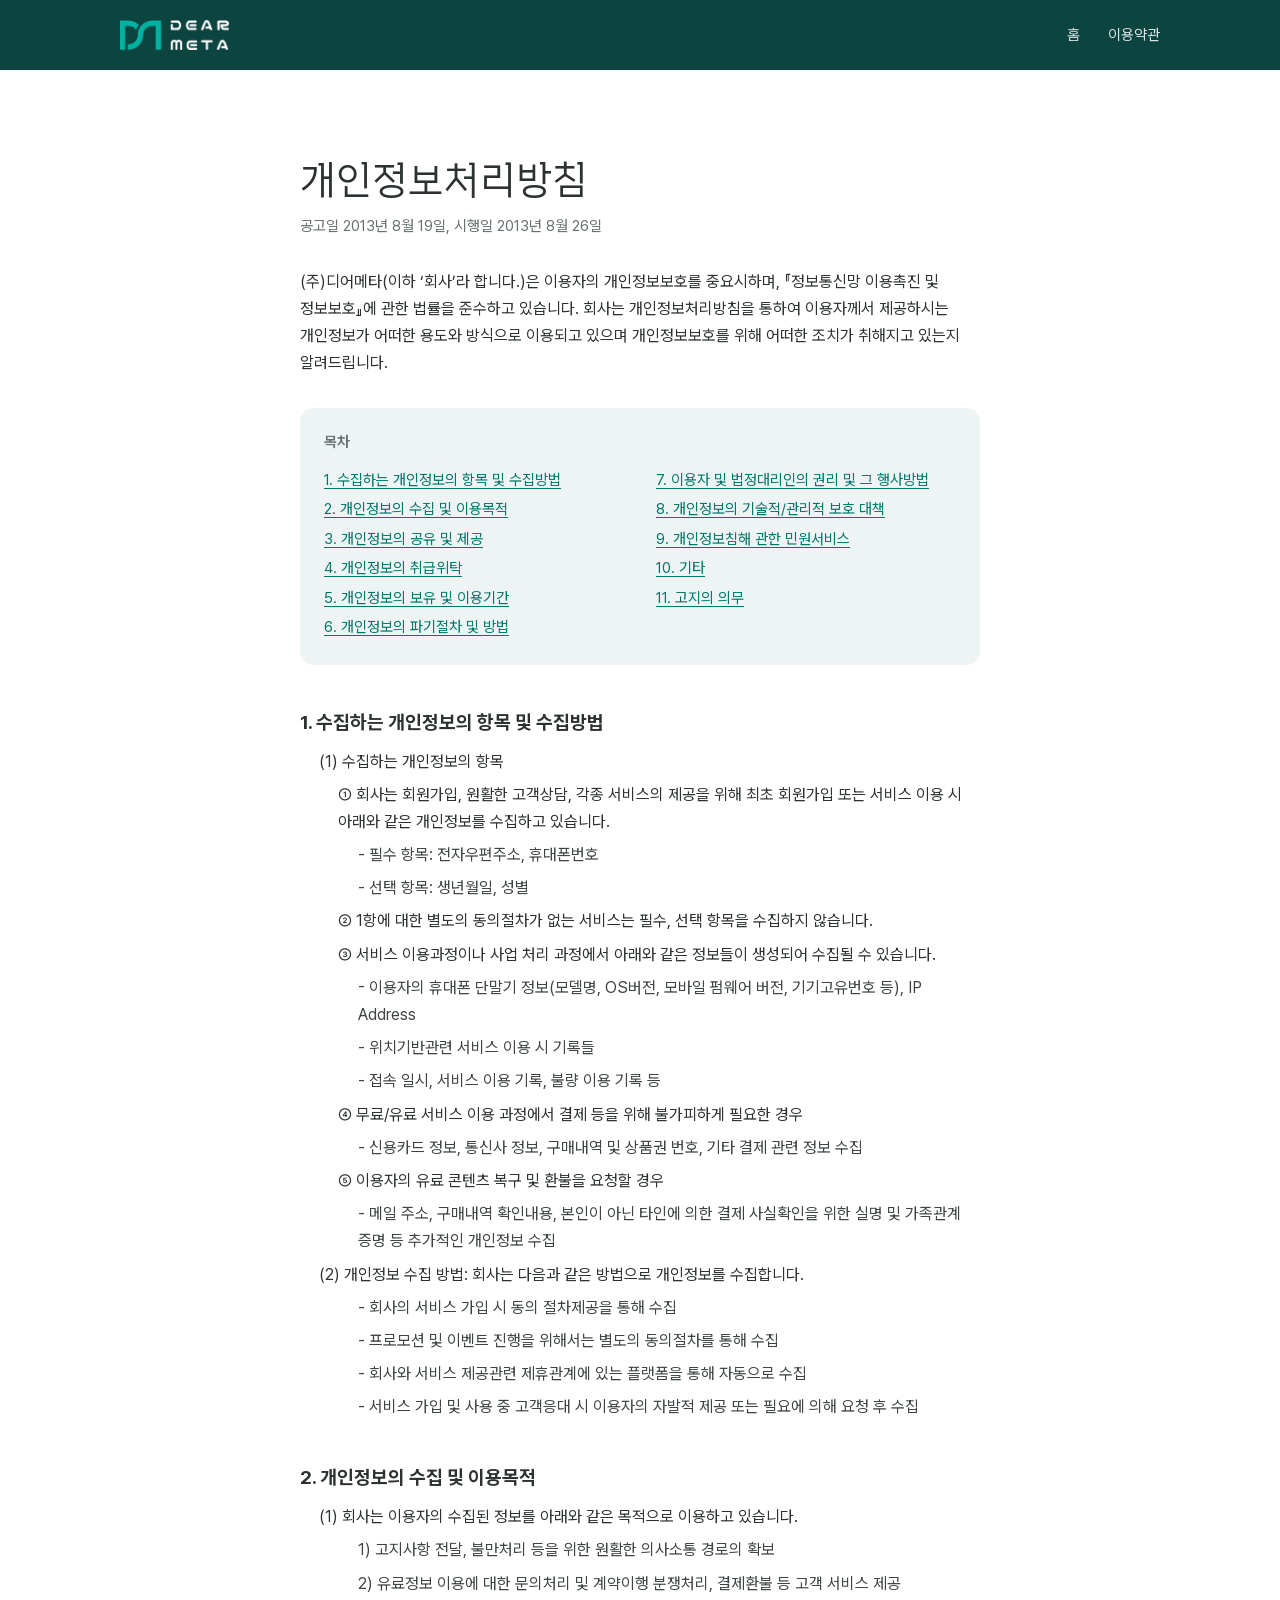
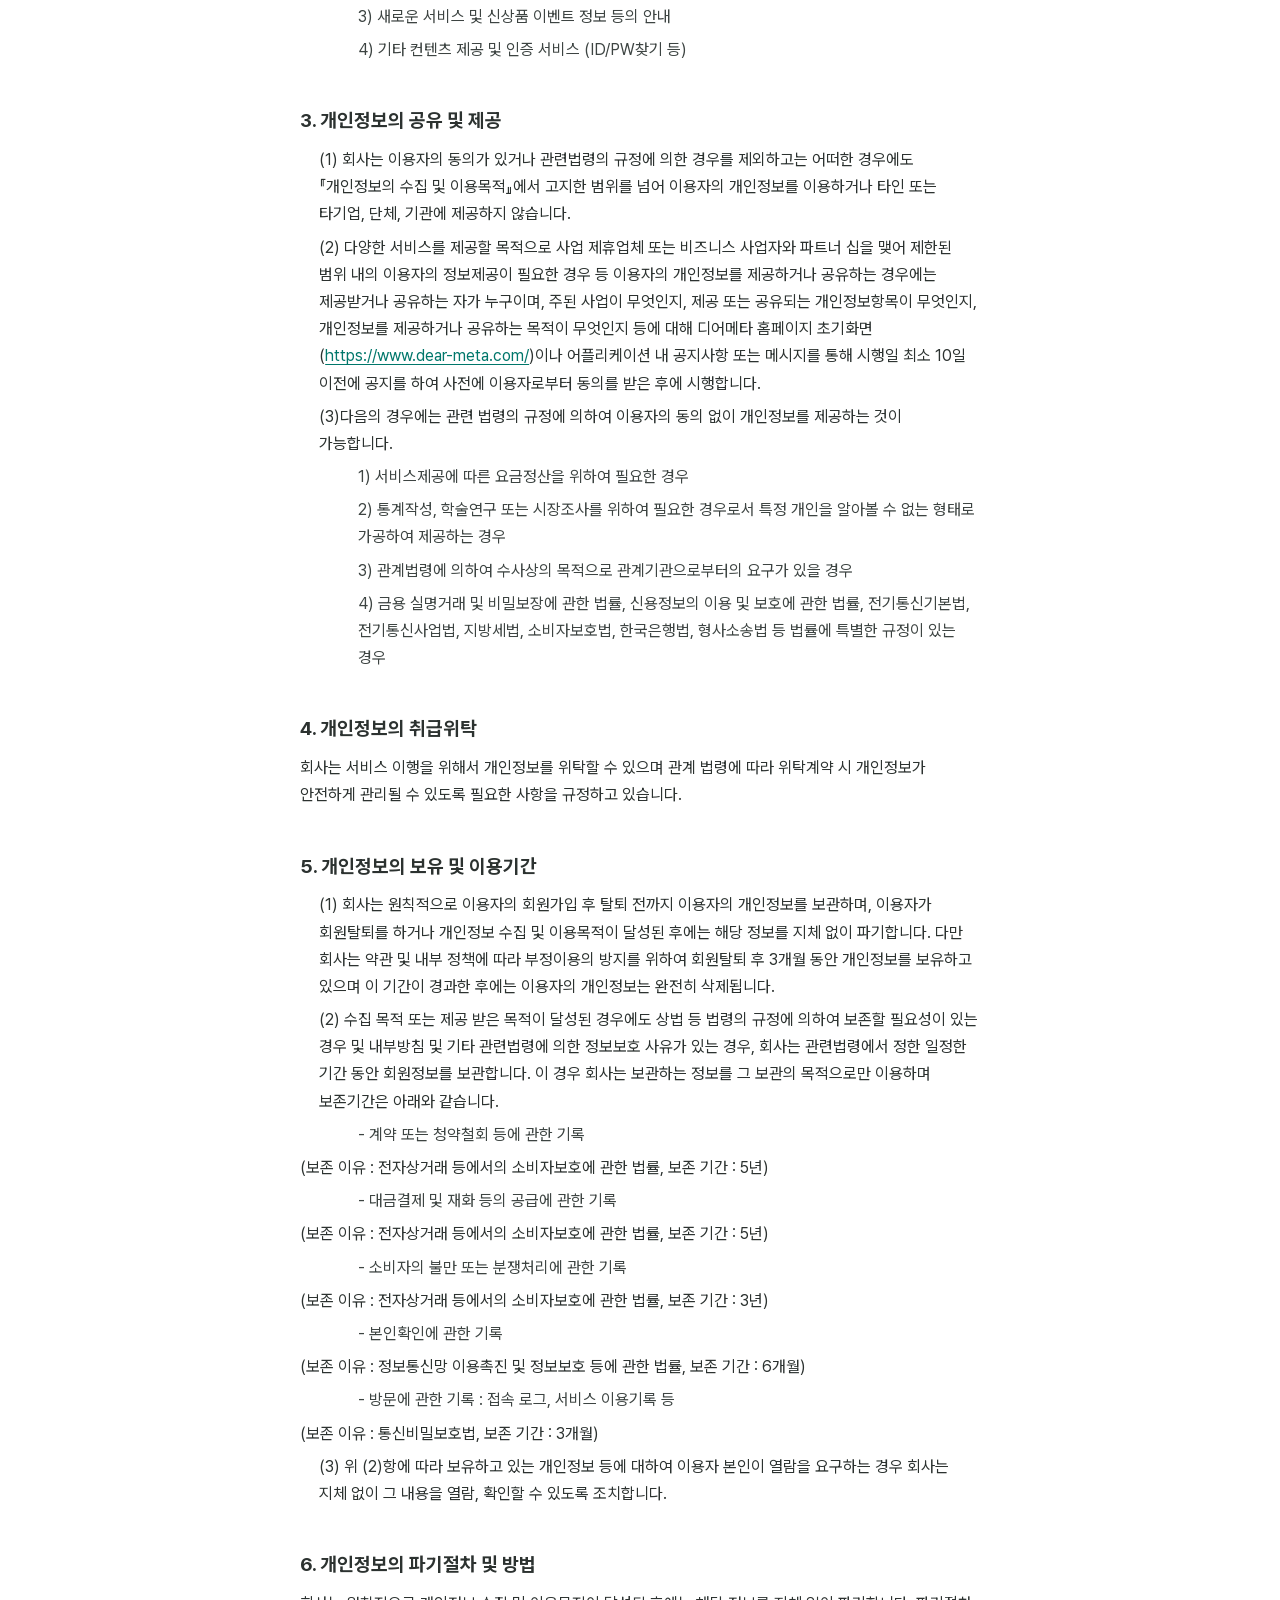
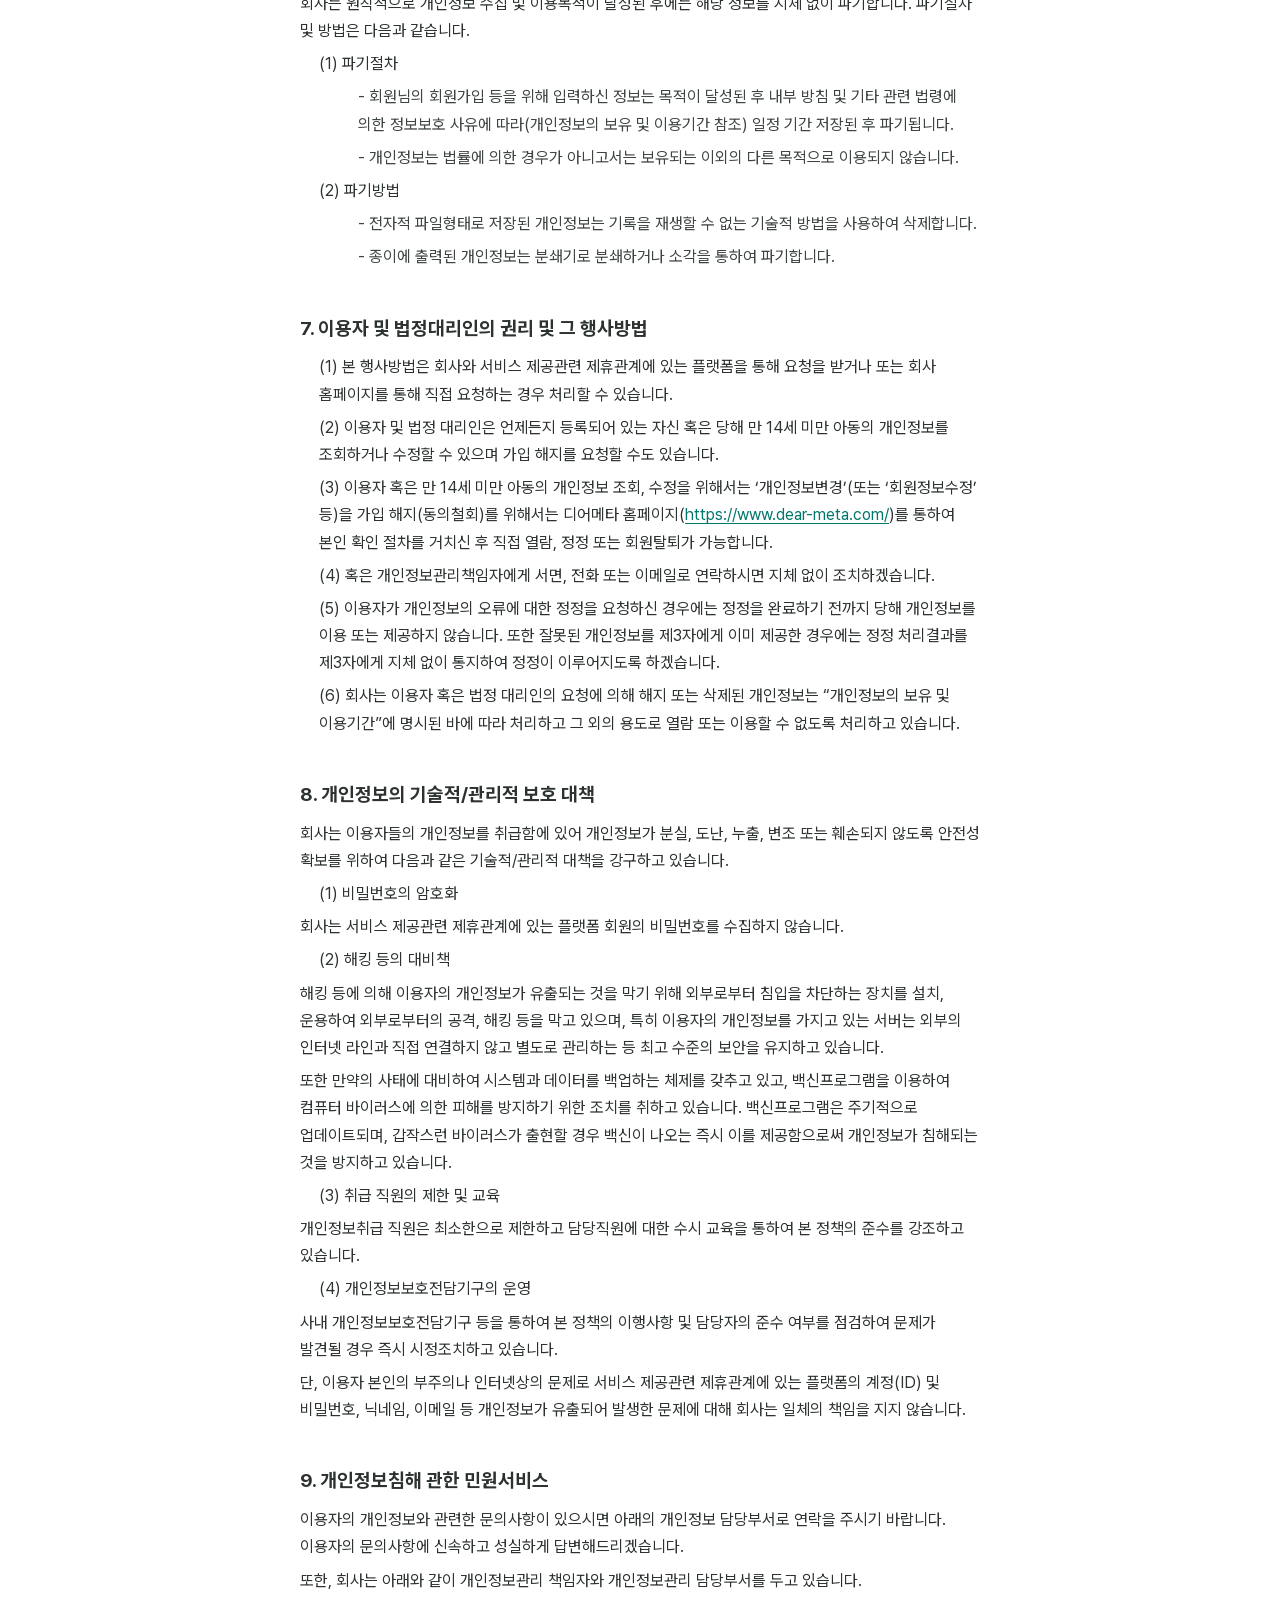
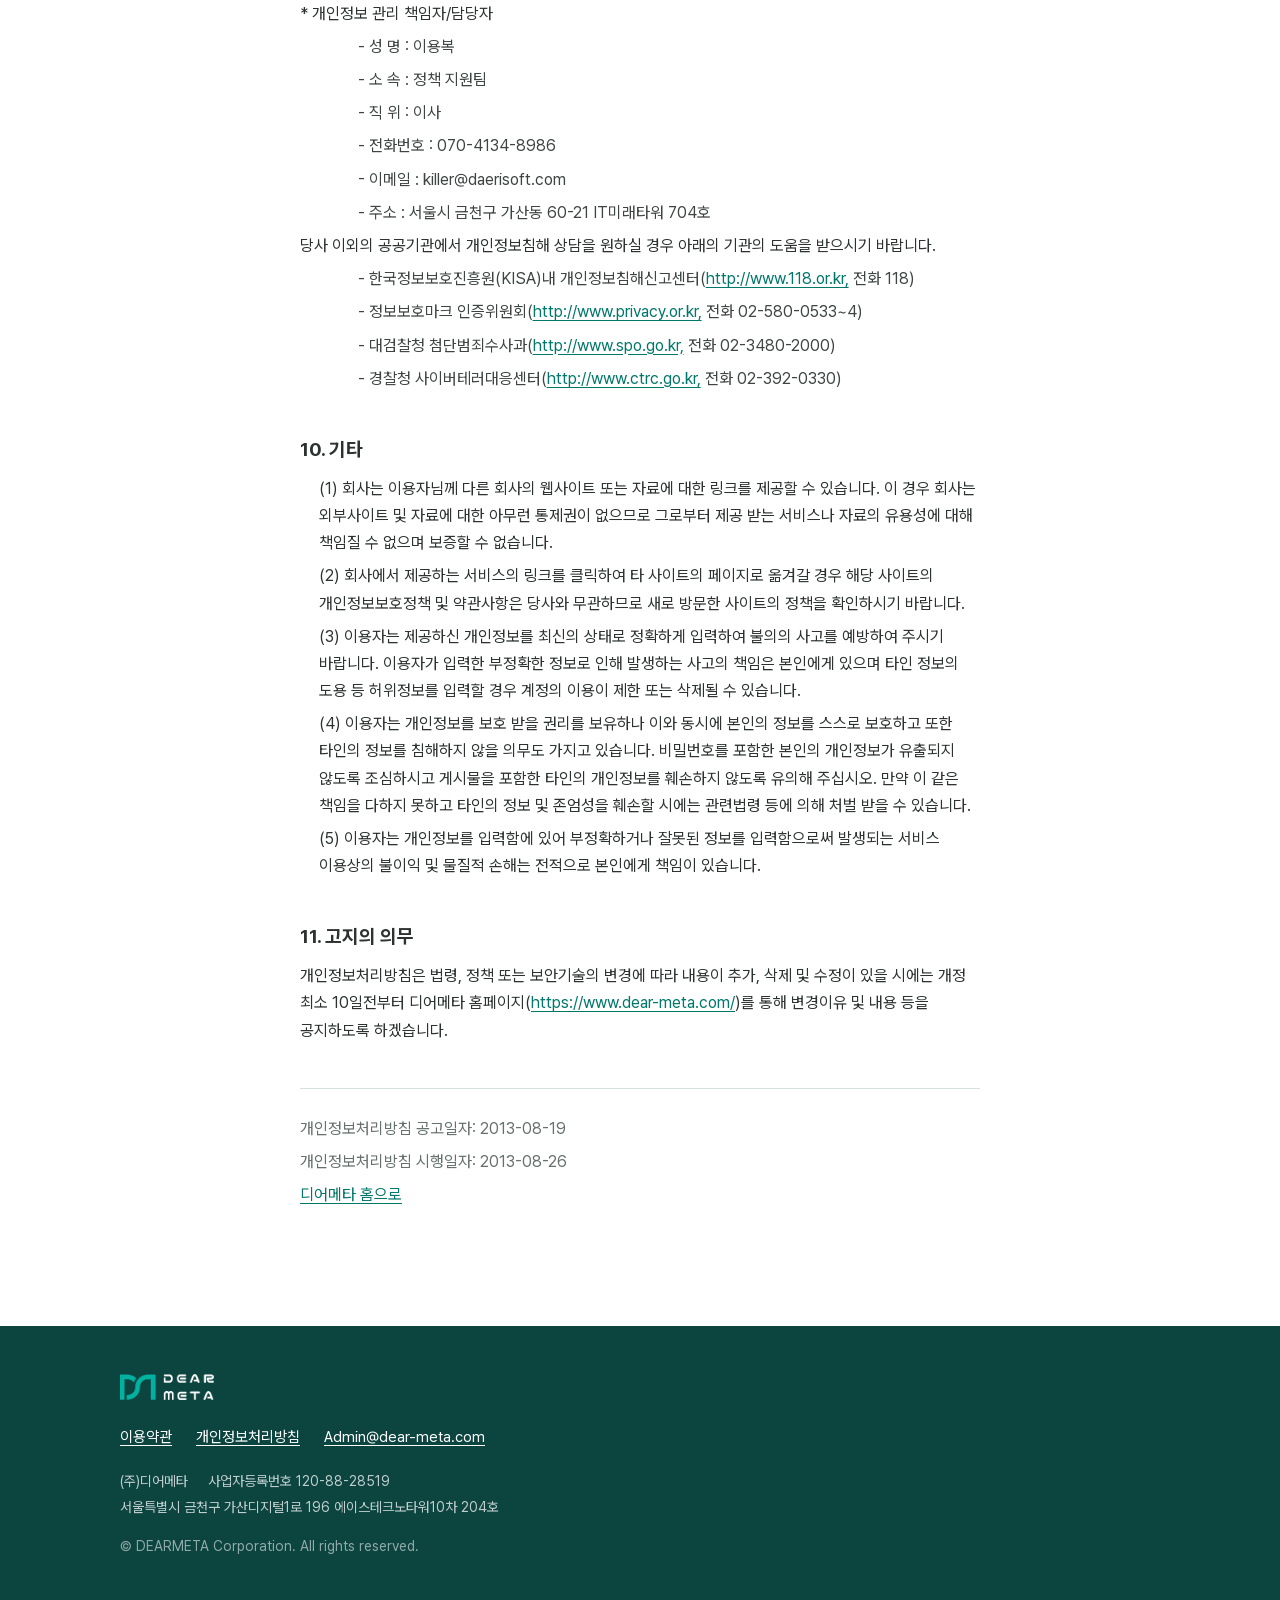
==== privacy/index.html @ 2e7e53f1 "회사 홈페이지 추가 (기존 구글 사이트 내용 이전) - 첫 화면: 출시한 게임 10개, 준비 중인 게임 3개 - 일하는 방식, 회사 소개, 연혁, 마녀의 기사 영상 - 이용약관(/" ====
<!doctype html>
<html lang="ko">
<head>
<meta charset="utf-8">
<meta name="viewport" content="width=device-width, initial-scale=1">
<title>개인정보처리방침 | 디어메타</title>
<meta name="description" content="(주)디어메타 개인정보처리방침">
<meta name="theme-color" content="#0c4440">
<link rel="canonical" href="https://dear-meta.com/privacy/">
<link rel="icon" type="image/png" href="/assets/img/favicon.png">
<link rel="apple-touch-icon" href="/assets/img/apple-touch-icon.png">
<link rel="stylesheet" href="/assets/css/fonts.css">
<link rel="stylesheet" href="/assets/css/site.css">
</head>
<body>
<a class="skip" href="#main">본문으로 건너뛰기</a>
<div class="wall">
  <header class="masthead">
    <a class="brand" href="/" aria-label="디어메타 홈"><img src="/assets/img/logo-white.png" alt="DEAR META" width="463" height="128"></a>
    <nav aria-label="주요 메뉴">
      <ul>
        <li class="contact"><a href="/">홈</a></li>
        <li class="contact"><a href="/terms/">이용약관</a></li>
      </ul>
    </nav>
  </header>
</div>
<main class="doc" id="main">
  <h1>개인정보처리방침</h1>
  <p class="meta">공고일 2013년 8월 19일, 시행일 2013년 8월 26일</p>
  <p class="intro">(주)디어메타(이하 ‘회사’라 합니다.)은 이용자의 개인정보보호를 중요시하며, 『정보통신망 이용촉진 및 정보보호』에 관한 법률을 준수하고 있습니다. 회사는 개인정보처리방침을 통하여 이용자께서 제공하시는 개인정보가 어떠한 용도와 방식으로 이용되고 있으며 개인정보보호를 위해 어떠한 조치가 취해지고 있는지 알려드립니다.</p>
  <nav class="toc" aria-labelledby="toc-title">
    <h2 id="toc-title">목차</h2>
    <ol>
      <li><a href="#s1">1. 수집하는 개인정보의 항목 및 수집방법</a></li>
      <li><a href="#s2">2. 개인정보의 수집 및 이용목적</a></li>
      <li><a href="#s3">3. 개인정보의 공유 및 제공</a></li>
      <li><a href="#s4">4. 개인정보의 취급위탁</a></li>
      <li><a href="#s5">5. 개인정보의 보유 및 이용기간</a></li>
      <li><a href="#s6">6. 개인정보의 파기절차 및 방법</a></li>
      <li><a href="#s7">7. 이용자 및 법정대리인의 권리 및 그 행사방법</a></li>
      <li><a href="#s8">8. 개인정보의 기술적/관리적 보호 대책</a></li>
      <li><a href="#s9">9. 개인정보침해 관한 민원서비스</a></li>
      <li><a href="#s10">10. 기타</a></li>
      <li><a href="#s11">11. 고지의 의무</a></li>
    </ol>
  </nav>
  <h2 class="clause" id="s1">1. 수집하는 개인정보의 항목 및 수집방법</h2>
  <p class="l1">(1) 수집하는 개인정보의 항목</p>
  <p class="l2">① 회사는 회원가입, 원활한 고객상담, 각종 서비스의 제공을 위해 최초 회원가입 또는 서비스 이용 시 아래와 같은 개인정보를 수집하고 있습니다.</p>
  <p class="l3">- 필수 항목: 전자우편주소, 휴대폰번호</p>
  <p class="l3">- 선택 항목: 생년월일, 성별</p>
  <p class="l2">② 1항에 대한 별도의 동의절차가 없는 서비스는 필수, 선택 항목을 수집하지 않습니다.</p>
  <p class="l2">③ 서비스 이용과정이나 사업 처리 과정에서 아래와 같은 정보들이 생성되어 수집될 수 있습니다.</p>
  <p class="l3">- 이용자의 휴대폰 단말기 정보(모델명, OS버전, 모바일 펌웨어 버전, 기기고유번호 등), IP Address</p>
  <p class="l3">- 위치기반관련 서비스 이용 시 기록들</p>
  <p class="l3">- 접속 일시, 서비스 이용 기록, 불량 이용 기록 등</p>
  <p class="l2">④ 무료/유료 서비스 이용 과정에서 결제 등을 위해 불가피하게 필요한 경우</p>
  <p class="l3">- 신용카드 정보, 통신사 정보, 구매내역 및 상품권 번호, 기타 결제 관련 정보 수집</p>
  <p class="l2">⑤ 이용자의 유료 콘텐츠 복구 및 환불을 요청할 경우</p>
  <p class="l3">- 메일 주소, 구매내역 확인내용, 본인이 아닌 타인에 의한 결제 사실확인을 위한 실명 및 가족관계 증명 등 추가적인 개인정보 수집</p>
  <p class="l1">(2) 개인정보 수집 방법: 회사는 다음과 같은 방법으로 개인정보를 수집합니다.</p>
  <p class="l3">- 회사의 서비스 가입 시 동의 절차제공을 통해 수집</p>
  <p class="l3">- 프로모션 및 이벤트 진행을 위해서는 별도의 동의절차를 통해 수집</p>
  <p class="l3">- 회사와 서비스 제공관련 제휴관계에 있는 플랫폼을 통해 자동으로 수집</p>
  <p class="l3">- 서비스 가입 및 사용 중 고객응대 시 이용자의 자발적 제공 또는 필요에 의해 요청 후 수집</p>
  <h2 class="clause" id="s2">2. 개인정보의 수집 및 이용목적</h2>
  <p class="l1">(1) 회사는 이용자의 수집된 정보를 아래와 같은 목적으로 이용하고 있습니다.</p>
  <p class="l3">1) 고지사항 전달, 불만처리 등을 위한 원활한 의사소통 경로의 확보</p>
  <p class="l3">2) 유료정보 이용에 대한 문의처리 및 계약이행 분쟁처리, 결제환불 등 고객 서비스 제공</p>
  <p class="l3">3) 새로운 서비스 및 신상품 이벤트 정보 등의 안내</p>
  <p class="l3">4) 기타 컨텐츠 제공 및 인증 서비스 (ID/PW찾기 등)</p>
  <h2 class="clause" id="s3">3. 개인정보의 공유 및 제공</h2>
  <p class="l1">(1) 회사는 이용자의 동의가 있거나 관련법령의 규정에 의한 경우를 제외하고는 어떠한 경우에도 『개인정보의 수집 및 이용목적』에서 고지한 범위를 넘어 이용자의 개인정보를 이용하거나 타인 또는 타기업, 단체, 기관에 제공하지 않습니다.</p>
  <p class="l1">(2) 다양한 서비스를 제공할 목적으로 사업 제휴업체 또는 비즈니스 사업자와 파트너 십을 맺어 제한된 범위 내의 이용자의 정보제공이 필요한 경우 등 이용자의 개인정보를 제공하거나 공유하는 경우에는 제공받거나 공유하는 자가 누구이며, 주된 사업이 무엇인지, 제공 또는 공유되는 개인정보항목이 무엇인지, 개인정보를 제공하거나 공유하는 목적이 무엇인지 등에 대해 디어메타 홈페이지 초기화면 (<a href="https://www.dear-meta.com/">https://www.dear-meta.com/</a>)이나 어플리케이션 내 공지사항 또는 메시지를 통해 시행일 최소 10일 이전에 공지를 하여 사전에 이용자로부터 동의를 받은 후에 시행합니다.</p>
  <p class="l1">(3)다음의 경우에는 관련 법령의 규정에 의하여 이용자의 동의 없이 개인정보를 제공하는 것이 가능합니다.</p>
  <p class="l3">1) 서비스제공에 따른 요금정산을 위하여 필요한 경우</p>
  <p class="l3">2) 통계작성, 학술연구 또는 시장조사를 위하여 필요한 경우로서 특정 개인을 알아볼 수 없는 형태로 가공하여 제공하는 경우</p>
  <p class="l3">3) 관계법령에 의하여 수사상의 목적으로 관계기관으로부터의 요구가 있을 경우</p>
  <p class="l3">4) 금용 실명거래 및 비밀보장에 관한 법률, 신용정보의 이용 및 보호에 관한 법률, 전기통신기본법, 전기통신사업법, 지방세법, 소비자보호법, 한국은행법, 형사소송법 등 법률에 특별한 규정이 있는 경우</p>
  <h2 class="clause" id="s4">4. 개인정보의 취급위탁</h2>
  <p>회사는 서비스 이행을 위해서 개인정보를 위탁할 수 있으며 관계 법령에 따라 위탁계약 시 개인정보가 안전하게 관리될 수 있도록 필요한 사항을 규정하고 있습니다.</p>
  <h2 class="clause" id="s5">5. 개인정보의 보유 및 이용기간</h2>
  <p class="l1">(1) 회사는 원칙적으로 이용자의 회원가입 후 탈퇴 전까지 이용자의 개인정보를 보관하며, 이용자가 회원탈퇴를 하거나 개인정보 수집 및 이용목적이 달성된 후에는 해당 정보를 지체 없이 파기합니다. 다만 회사는 약관 및 내부 정책에 따라 부정이용의 방지를 위하여 회원탈퇴 후 3개월 동안 개인정보를 보유하고 있으며 이 기간이 경과한 후에는 이용자의 개인정보는 완전히 삭제됩니다.</p>
  <p class="l1">(2) 수집 목적 또는 제공 받은 목적이 달성된 경우에도 상법 등 법령의 규정에 의하여 보존할 필요성이 있는 경우 및 내부방침 및 기타 관련법령에 의한 정보보호 사유가 있는 경우, 회사는 관련법령에서 정한 일정한 기간 동안 회원정보를 보관합니다. 이 경우 회사는 보관하는 정보를 그 보관의 목적으로만 이용하며 보존기간은 아래와 같습니다.</p>
  <p class="l3">- 계약 또는 청약철회 등에 관한 기록</p>
  <p>(보존 이유 : 전자상거래 등에서의 소비자보호에 관한 법률, 보존 기간 : 5년)</p>
  <p class="l3">- 대금결제 및 재화 등의 공급에 관한 기록</p>
  <p>(보존 이유 : 전자상거래 등에서의 소비자보호에 관한 법률, 보존 기간 : 5년)</p>
  <p class="l3">- 소비자의 불만 또는 분쟁처리에 관한 기록</p>
  <p>(보존 이유 : 전자상거래 등에서의 소비자보호에 관한 법률, 보존 기간 : 3년)</p>
  <p class="l3">- 본인확인에 관한 기록</p>
  <p>(보존 이유 : 정보통신망 이용촉진 및 정보보호 등에 관한 법률, 보존 기간 : 6개월)</p>
  <p class="l3">- 방문에 관한 기록 : 접속 로그, 서비스 이용기록 등</p>
  <p>(보존 이유 : 통신비밀보호법, 보존 기간 : 3개월)</p>
  <p class="l1">(3) 위 (2)항에 따라 보유하고 있는 개인정보 등에 대하여 이용자 본인이 열람을 요구하는 경우 회사는 지체 없이 그 내용을 열람, 확인할 수 있도록 조치합니다.</p>
  <h2 class="clause" id="s6">6. 개인정보의 파기절차 및 방법</h2>
  <p>회사는 원칙적으로 개인정보 수집 및 이용목적이 달성된 후에는 해당 정보를 지체 없이 파기합니다. 파기절차 및 방법은 다음과 같습니다.</p>
  <p class="l1">(1) 파기절차</p>
  <p class="l3">- 회원님의 회원가입 등을 위해 입력하신 정보는 목적이 달성된 후 내부 방침 및 기타 관련 법령에 의한 정보보호 사유에 따라(개인정보의 보유 및 이용기간 참조) 일정 기간 저장된 후 파기됩니다.</p>
  <p class="l3">- 개인정보는 법률에 의한 경우가 아니고서는 보유되는 이외의 다른 목적으로 이용되지 않습니다.</p>
  <p class="l1">(2) 파기방법</p>
  <p class="l3">- 전자적 파일형태로 저장된 개인정보는 기록을 재생할 수 없는 기술적 방법을 사용하여 삭제합니다.</p>
  <p class="l3">- 종이에 출력된 개인정보는 분쇄기로 분쇄하거나 소각을 통하여 파기합니다.</p>
  <h2 class="clause" id="s7">7. 이용자 및 법정대리인의 권리 및 그 행사방법</h2>
  <p class="l1">(1) 본 행사방법은 회사와 서비스 제공관련 제휴관계에 있는 플랫폼을 통해 요청을 받거나 또는 회사 홈페이지를 통해 직접 요청하는 경우 처리할 수 있습니다.</p>
  <p class="l1">(2) 이용자 및 법정 대리인은 언제든지 등록되어 있는 자신 혹은 당해 만 14세 미만 아동의 개인정보를 조회하거나 수정할 수 있으며 가입 해지를 요청할 수도 있습니다.</p>
  <p class="l1">(3) 이용자 혹은 만 14세 미만 아동의 개인정보 조회, 수정을 위해서는 ‘개인정보변경’(또는 ‘회원정보수정’ 등)을 가입 해지(동의철회)를 위해서는 디어메타 홈페이지(<a href="https://www.dear-meta.com/">https://www.dear-meta.com/</a>)를 통하여 본인 확인 절차를 거치신 후 직접 열람, 정정 또는 회원탈퇴가 가능합니다.</p>
  <p class="l1">(4) 혹은 개인정보관리책임자에게 서면, 전화 또는 이메일로 연락하시면 지체 없이 조치하겠습니다.</p>
  <p class="l1">(5) 이용자가 개인정보의 오류에 대한 정정을 요청하신 경우에는 정정을 완료하기 전까지 당해 개인정보를 이용 또는 제공하지 않습니다. 또한 잘못된 개인정보를 제3자에게 이미 제공한 경우에는 정정 처리결과를 제3자에게 지체 없이 통지하여 정정이 이루어지도록 하겠습니다.</p>
  <p class="l1">(6) 회사는 이용자 혹은 법정 대리인의 요청에 의해 해지 또는 삭제된 개인정보는 “개인정보의 보유 및 이용기간”에 명시된 바에 따라 처리하고 그 외의 용도로 열람 또는 이용할 수 없도록 처리하고 있습니다.</p>
  <h2 class="clause" id="s8">8. 개인정보의 기술적/관리적 보호 대책</h2>
  <p>회사는 이용자들의 개인정보를 취급함에 있어 개인정보가 분실, 도난, 누출, 변조 또는 훼손되지 않도록 안전성 확보를 위하여 다음과 같은 기술적/관리적 대책을 강구하고 있습니다.</p>
  <p class="l1">(1) 비밀번호의 암호화</p>
  <p>회사는 서비스 제공관련 제휴관계에 있는 플랫폼 회원의 비밀번호를 수집하지 않습니다.</p>
  <p class="l1">(2) 해킹 등의 대비책</p>
  <p>해킹 등에 의해 이용자의 개인정보가 유출되는 것을 막기 위해 외부로부터 침입을 차단하는 장치를 설치, 운용하여 외부로부터의 공격, 해킹 등을 막고 있으며, 특히 이용자의 개인정보를 가지고 있는 서버는 외부의 인터넷 라인과 직접 연결하지 않고 별도로 관리하는 등 최고 수준의 보안을 유지하고 있습니다.</p>
  <p>또한 만약의 사태에 대비하여 시스템과 데이터를 백업하는 체제를 갖추고 있고, 백신프로그램을 이용하여 컴퓨터 바이러스에 의한 피해를 방지하기 위한 조치를 취하고 있습니다. 백신프로그램은 주기적으로 업데이트되며, 갑작스런 바이러스가 출현할 경우 백신이 나오는 즉시 이를 제공함으로써 개인정보가 침해되는 것을 방지하고 있습니다.</p>
  <p class="l1">(3) 취급 직원의 제한 및 교육</p>
  <p>개인정보취급 직원은 최소한으로 제한하고 담당직원에 대한 수시 교육을 통하여 본 정책의 준수를 강조하고 있습니다.</p>
  <p class="l1">(4) 개인정보보호전담기구의 운영</p>
  <p>사내 개인정보보호전담기구 등을 통하여 본 정책의 이행사항 및 담당자의 준수 여부를 점검하여 문제가 발견될 경우 즉시 시정조치하고 있습니다.</p>
  <p>단, 이용자 본인의 부주의나 인터넷상의 문제로 서비스 제공관련 제휴관계에 있는 플랫폼의 계정(ID) 및 비밀번호, 닉네임, 이메일 등 개인정보가 유출되어 발생한 문제에 대해 회사는 일체의 책임을 지지 않습니다.</p>
  <h2 class="clause" id="s9">9. 개인정보침해 관한 민원서비스</h2>
  <p>이용자의 개인정보와 관련한 문의사항이 있으시면 아래의 개인정보 담당부서로 연락을 주시기 바랍니다. 이용자의 문의사항에 신속하고 성실하게 답변해드리겠습니다.</p>
  <p>또한, 회사는 아래와 같이 개인정보관리 책임자와 개인정보관리 담당부서를 두고 있습니다.</p>
  <p>* 개인정보 관리 책임자/담당자</p>
  <p class="l3">- 성 명 : 이용복</p>
  <p class="l3">- 소 속 : 정책 지원팀</p>
  <p class="l3">- 직 위 : 이사</p>
  <p class="l3">- 전화번호 : 070-4134-8986</p>
  <p class="l3">- 이메일 : killer@daerisoft.com</p>
  <p class="l3">- 주소 : 서울시 금천구 가산동 60-21 IT미래타워 704호</p>
  <p>당사 이외의 공공기관에서 개인정보침해 상담을 원하실 경우 아래의 기관의 도움을 받으시기 바랍니다.</p>
  <p class="l3">- 한국정보보호진흥원(KISA)내 개인정보침해신고센터(<a href="http://www.118.or.kr,">http://www.118.or.kr,</a> 전화 118)</p>
  <p class="l3">- 정보보호마크 인증위원회(<a href="http://www.privacy.or.kr,">http://www.privacy.or.kr,</a> 전화 02-580-0533~4)</p>
  <p class="l3">- 대검찰청 첨단범죄수사과(<a href="http://www.spo.go.kr,">http://www.spo.go.kr,</a> 전화 02-3480-2000)</p>
  <p class="l3">- 경찰청 사이버테러대응센터(<a href="http://www.ctrc.go.kr,">http://www.ctrc.go.kr,</a> 전화 02-392-0330)</p>
  <h2 class="clause" id="s10">10. 기타</h2>
  <p class="l1">(1) 회사는 이용자님께 다른 회사의 웹사이트 또는 자료에 대한 링크를 제공할 수 있습니다. 이 경우 회사는 외부사이트 및 자료에 대한 아무런 통제권이 없으므로 그로부터 제공 받는 서비스나 자료의 유용성에 대해 책임질 수 없으며 보증할 수 없습니다.</p>
  <p class="l1">(2) 회사에서 제공하는 서비스의 링크를 클릭하여 타 사이트의 페이지로 옮겨갈 경우 해당 사이트의 개인정보보호정책 및 약관사항은 당사와 무관하므로 새로 방문한 사이트의 정책을 확인하시기 바랍니다.</p>
  <p class="l1">(3) 이용자는 제공하신 개인정보를 최신의 상태로 정확하게 입력하여 불의의 사고를 예방하여 주시기 바랍니다. 이용자가 입력한 부정확한 정보로 인해 발생하는 사고의 책임은 본인에게 있으며 타인 정보의 도용 등 허위정보를 입력할 경우 계정의 이용이 제한 또는 삭제될 수 있습니다.</p>
  <p class="l1">(4) 이용자는 개인정보를 보호 받을 권리를 보유하나 이와 동시에 본인의 정보를 스스로 보호하고 또한 타인의 정보를 침해하지 않을 의무도 가지고 있습니다. 비밀번호를 포함한 본인의 개인정보가 유출되지 않도록 조심하시고 게시물을 포함한 타인의 개인정보를 훼손하지 않도록 유의해 주십시오. 만약 이 같은 책임을 다하지 못하고 타인의 정보 및 존엄성을 훼손할 시에는 관련법령 등에 의해 처벌 받을 수 있습니다.</p>
  <p class="l1">(5) 이용자는 개인정보를 입력함에 있어 부정확하거나 잘못된 정보를 입력함으로써 발생되는 서비스 이용상의 불이익 및 물질적 손해는 전적으로 본인에게 책임이 있습니다.</p>
  <h2 class="clause" id="s11">11. 고지의 의무</h2>
  <p>개인정보처리방침은 법령, 정책 또는 보안기술의 변경에 따라 내용이 추가, 삭제 및 수정이 있을 시에는 개정 최소 10일전부터 디어메타 홈페이지(<a href="https://www.dear-meta.com/">https://www.dear-meta.com/</a>)를 통해 변경이유 및 내용 등을 공지하도록 하겠습니다.</p>
  <div class="appendix">
  <p>개인정보처리방침 공고일자: 2013-08-19</p>
  <p>개인정보처리방침 시행일자: 2013-08-26</p>
  </div>
  <p class="back"><a href="/">디어메타 홈으로</a></p>
</main>
<footer class="wall footer">
  <div class="inner">
    <a class="brand" href="/" aria-label="디어메타 홈"><img src="/assets/img/logo-white.png" alt="DEAR META" width="463" height="128"></a>
    <nav aria-label="정책 및 문의">
      <ul>
        <li><a href="/terms/">이용약관</a></li>
        <li><a href="/privacy/">개인정보처리방침</a></li>
        <li><a href="mailto:Admin@dear-meta.com">Admin@dear-meta.com</a></li>
      </ul>
    </nav>
    <p class="company"><span>(주)디어메타</span><span>사업자등록번호 120-88-28519</span></p>
    <p>서울특별시 금천구 가산디지털1로 196 에이스테크노타워10차 204호</p>
    <p class="copy">© DEARMETA Corporation. All rights reserved.</p>
  </div>
</footer>
</body>
</html>
---- assets/css/fonts.css ----
/* Orbit (SIL OFL 1.1, via @fontsource/orbit) */
/* orbit-[0]-400-normal */
@font-face {
  font-family: 'Orbit';
  font-style: normal;
  font-display: swap;
  font-weight: 400;
  src: url(../fonts/orbit/orbit-0-400-normal.woff2) format('woff2');
  unicode-range: U+f9ca-fa0b,U+ff03-ff05,U+ff07,U+ff0a-ff0b,U+ff0d-ff19,U+ff1b,U+ff1d,U+ff20-ff5b,U+ff5d,U+ffe0-ffe3,U+ffe5-ffe6;
}

/* orbit-[2]-400-normal */
@font-face {
  font-family: 'Orbit';
  font-style: normal;
  font-display: swap;
  font-weight: 400;
  src: url(../fonts/orbit/orbit-2-400-normal.woff2) format('woff2');
  unicode-range: U+d723-d728,U+d72a-d733,U+d735-d748,U+d74a-d74f,U+d752-d753,U+d755-d757,U+d75a-d75f,U+d762-d764,U+d766-d768,U+d76a-d76b,U+d76d-d76f,U+d771-d787,U+d789-d78b,U+d78d-d78f,U+d791-d797,U+d79a,U+d79c,U+d79e-d7a3,U+f900-f909,U+f90b-f92e;
}

/* orbit-[3]-400-normal */
@font-face {
  font-family: 'Orbit';
  font-style: normal;
  font-display: swap;
  font-weight: 400;
  src: url(../fonts/orbit/orbit-3-400-normal.woff2) format('woff2');
  unicode-range: U+d679-d68b,U+d68e-d69e,U+d6a0,U+d6a2-d6a7,U+d6a9-d6c3,U+d6c6-d6c7,U+d6c9-d6cb,U+d6cd-d6d3,U+d6d5-d6d6,U+d6d8-d6e3,U+d6e5-d6e7,U+d6e9-d6fb,U+d6fd-d717,U+d719-d71f,U+d721-d722;
}

/* orbit-[4]-400-normal */
@font-face {
  font-family: 'Orbit';
  font-style: normal;
  font-display: swap;
  font-weight: 400;
  src: url(../fonts/orbit/orbit-4-400-normal.woff2) format('woff2');
  unicode-range: U+d5bc-d5c7,U+d5ca-d5cb,U+d5cd-d5cf,U+d5d1-d5d7,U+d5d9-d5da,U+d5dc,U+d5de-d5e3,U+d5e6-d5e7,U+d5e9-d5eb,U+d5ed-d5f6,U+d5f8,U+d5fa-d5ff,U+d602-d603,U+d605-d607,U+d609-d60f,U+d612-d613,U+d616-d61b,U+d61d-d637,U+d63a-d63b,U+d63d-d63f,U+d641-d647,U+d64a-d64c,U+d64e-d653,U+d656-d657,U+d659-d65b,U+d65d-d666,U+d668,U+d66a-d678;
}

/* orbit-[5]-400-normal */
@font-face {
  font-family: 'Orbit';
  font-style: normal;
  font-display: swap;
  font-weight: 400;
  src: url(../fonts/orbit/orbit-5-400-normal.woff2) format('woff2');
  unicode-range: U+d507,U+d509-d50b,U+d50d-d513,U+d515-d53b,U+d53e-d53f,U+d541-d543,U+d545-d54c,U+d54e,U+d550,U+d552-d557,U+d55a-d55b,U+d55d-d55f,U+d561-d564,U+d566-d567,U+d56a,U+d56c,U+d56e-d573,U+d576-d577,U+d579-d583,U+d585-d586,U+d58a-d5a4,U+d5a6-d5bb;
}

/* orbit-[6]-400-normal */
@font-face {
  font-family: 'Orbit';
  font-style: normal;
  font-display: swap;
  font-weight: 400;
  src: url(../fonts/orbit/orbit-6-400-normal.woff2) format('woff2');
  unicode-range: U+d464-d477,U+d47a-d47b,U+d47d-d47f,U+d481-d487,U+d489-d48a,U+d48c,U+d48e-d4e7,U+d4e9-d503,U+d505-d506;
}

/* orbit-[7]-400-normal */
@font-face {
  font-family: 'Orbit';
  font-style: normal;
  font-display: swap;
  font-weight: 400;
  src: url(../fonts/orbit/orbit-7-400-normal.woff2) format('woff2');
  unicode-range: U+d3bf-d3c7,U+d3ca-d3cf,U+d3d1-d3eb,U+d3ee-d3ef,U+d3f1-d3f3,U+d3f5-d3fb,U+d3fd-d400,U+d402-d45b,U+d45d-d463;
}

/* orbit-[8]-400-normal */
@font-face {
  font-family: 'Orbit';
  font-style: normal;
  font-display: swap;
  font-weight: 400;
  src: url(../fonts/orbit/orbit-8-400-normal.woff2) format('woff2');
  unicode-range: U+d2ff,U+d302-d304,U+d306-d30b,U+d30f,U+d311-d313,U+d315-d31b,U+d31e,U+d322-d324,U+d326-d327,U+d32a-d32b,U+d32d-d32f,U+d331-d337,U+d339-d33c,U+d33e-d37b,U+d37e-d37f,U+d381-d383,U+d385-d38b,U+d38e-d390,U+d392-d397,U+d39a-d39b,U+d39d-d39f,U+d3a1-d3a7,U+d3a9-d3aa,U+d3ac,U+d3ae-d3b3,U+d3b5-d3b7,U+d3b9-d3bb,U+d3bd-d3be;
}

/* orbit-[9]-400-normal */
@font-face {
  font-family: 'Orbit';
  font-style: normal;
  font-display: swap;
  font-weight: 400;
  src: url(../fonts/orbit/orbit-9-400-normal.woff2) format('woff2');
  unicode-range: U+d257-d27f,U+d281-d29b,U+d29d-d29f,U+d2a1-d2ab,U+d2ad-d2b7,U+d2ba-d2bb,U+d2bd-d2bf,U+d2c1-d2c7,U+d2c9-d2ef,U+d2f2-d2f3,U+d2f5-d2f7,U+d2f9-d2fe;
}

/* orbit-[10]-400-normal */
@font-face {
  font-family: 'Orbit';
  font-style: normal;
  font-display: swap;
  font-weight: 400;
  src: url(../fonts/orbit/orbit-10-400-normal.woff2) format('woff2');
  unicode-range: U+d1b4,U+d1b6-d1f3,U+d1f5-d22b,U+d22e-d22f,U+d231-d233,U+d235-d23b,U+d23d-d240,U+d242-d256;
}

/* orbit-[11]-400-normal */
@font-face {
  font-family: 'Orbit';
  font-style: normal;
  font-display: swap;
  font-weight: 400;
  src: url(../fonts/orbit/orbit-11-400-normal.woff2) format('woff2');
  unicode-range: U+d105-d12f,U+d132-d133,U+d135-d137,U+d139-d13f,U+d141-d142,U+d144,U+d146-d14b,U+d14e-d14f,U+d151-d153,U+d155-d15b,U+d15e-d187,U+d189-d19f,U+d1a2-d1a3,U+d1a5-d1a7,U+d1a9-d1af,U+d1b2-d1b3;
}

/* orbit-[12]-400-normal */
@font-face {
  font-family: 'Orbit';
  font-style: normal;
  font-display: swap;
  font-weight: 400;
  src: url(../fonts/orbit/orbit-12-400-normal.woff2) format('woff2');
  unicode-range: U+d04b-d04f,U+d051-d057,U+d059-d06b,U+d06d-d06f,U+d071-d073,U+d075-d07b,U+d07e-d0a3,U+d0a6-d0a7,U+d0a9-d0ab,U+d0ad-d0b3,U+d0b6,U+d0b8,U+d0ba-d0bf,U+d0c2-d0c3,U+d0c5-d0c7,U+d0c9-d0cf,U+d0d2,U+d0d6-d0db,U+d0de-d0df,U+d0e1-d0e3,U+d0e5-d0eb,U+d0ee-d0f0,U+d0f2-d104;
}

/* orbit-[13]-400-normal */
@font-face {
  font-family: 'Orbit';
  font-style: normal;
  font-display: swap;
  font-weight: 400;
  src: url(../fonts/orbit/orbit-13-400-normal.woff2) format('woff2');
  unicode-range: U+cfa2-cfc3,U+cfc5-cfdf,U+cfe2-cfe3,U+cfe5-cfe7,U+cfe9-cff4,U+cff6-cffb,U+cffd-cfff,U+d001-d003,U+d005-d017,U+d019-d033,U+d036-d037,U+d039-d03b,U+d03d-d04a;
}

/* orbit-[14]-400-normal */
@font-face {
  font-family: 'Orbit';
  font-style: normal;
  font-display: swap;
  font-weight: 400;
  src: url(../fonts/orbit/orbit-14-400-normal.woff2) format('woff2');
  unicode-range: U+cef0-cef3,U+cef6,U+cef9-ceff,U+cf01-cf03,U+cf05-cf07,U+cf09-cf0f,U+cf11-cf12,U+cf14-cf1b,U+cf1d-cf1f,U+cf21-cf2f,U+cf31-cf53,U+cf56-cf57,U+cf59-cf5b,U+cf5d-cf63,U+cf66,U+cf68,U+cf6a-cf6f,U+cf71-cf84,U+cf86-cf8b,U+cf8d-cfa1;
}

/* orbit-[15]-400-normal */
@font-face {
  font-family: 'Orbit';
  font-style: normal;
  font-display: swap;
  font-weight: 400;
  src: url(../fonts/orbit/orbit-15-400-normal.woff2) format('woff2');
  unicode-range: U+ce3c-ce57,U+ce5a-ce5b,U+ce5d-ce5f,U+ce61-ce67,U+ce6a,U+ce6c,U+ce6e-ce73,U+ce76-ce77,U+ce79-ce7b,U+ce7d-ce83,U+ce85-ce88,U+ce8a-ce8f,U+ce91-ce93,U+ce95-ce97,U+ce99-ce9f,U+cea2,U+cea4-ceab,U+cead-cee3,U+cee6-cee7,U+cee9-ceeb,U+ceed-ceef;
}

/* orbit-[16]-400-normal */
@font-face {
  font-family: 'Orbit';
  font-style: normal;
  font-display: swap;
  font-weight: 400;
  src: url(../fonts/orbit/orbit-16-400-normal.woff2) format('woff2');
  unicode-range: U+cd92-cd93,U+cd96-cd97,U+cd99-cd9b,U+cd9d-cda3,U+cda6-cda8,U+cdaa-cdaf,U+cdb1-cdc3,U+cdc5-cdcb,U+cdcd-cde7,U+cde9-ce03,U+ce05-ce1f,U+ce22-ce34,U+ce36-ce3b;
}

/* orbit-[17]-400-normal */
@font-face {
  font-family: 'Orbit';
  font-style: normal;
  font-display: swap;
  font-weight: 400;
  src: url(../fonts/orbit/orbit-17-400-normal.woff2) format('woff2');
  unicode-range: U+ccef-cd07,U+cd0a-cd0b,U+cd0d-cd1a,U+cd1c,U+cd1e-cd2b,U+cd2d-cd5b,U+cd5d-cd77,U+cd79-cd91;
}

/* orbit-[18]-400-normal */
@font-face {
  font-family: 'Orbit';
  font-style: normal;
  font-display: swap;
  font-weight: 400;
  src: url(../fonts/orbit/orbit-18-400-normal.woff2) format('woff2');
  unicode-range: U+cc3f-cc43,U+cc46-cc47,U+cc49-cc4b,U+cc4d-cc53,U+cc55-cc58,U+cc5a-cc5f,U+cc61-cc97,U+cc9a-cc9b,U+cc9d-cc9f,U+cca1-cca7,U+ccaa,U+ccac,U+ccae-ccb3,U+ccb6-ccb7,U+ccb9-ccbb,U+ccbd-cccf,U+ccd1-cce3,U+cce5-ccee;
}

/* orbit-[19]-400-normal */
@font-face {
  font-family: 'Orbit';
  font-style: normal;
  font-display: swap;
  font-weight: 400;
  src: url(../fonts/orbit/orbit-19-400-normal.woff2) format('woff2');
  unicode-range: U+cb91-cbd3,U+cbd5-cbe3,U+cbe5-cc0b,U+cc0e-cc0f,U+cc11-cc13,U+cc15-cc1b,U+cc1d-cc20,U+cc23-cc27,U+cc2a-cc2b,U+cc2d,U+cc2f,U+cc31-cc37,U+cc3a,U+cc3c;
}

/* orbit-[20]-400-normal */
@font-face {
  font-family: 'Orbit';
  font-style: normal;
  font-display: swap;
  font-weight: 400;
  src: url(../fonts/orbit/orbit-20-400-normal.woff2) format('woff2');
  unicode-range: U+caf4-cb47,U+cb4a-cb90;
}

/* orbit-[21]-400-normal */
@font-face {
  font-family: 'Orbit';
  font-style: normal;
  font-display: swap;
  font-weight: 400;
  src: url(../fonts/orbit/orbit-21-400-normal.woff2) format('woff2');
  unicode-range: U+ca4a-ca4b,U+ca4e-ca4f,U+ca51-ca53,U+ca55-ca5b,U+ca5d-ca60,U+ca62-ca83,U+ca85-cabb,U+cabe-cabf,U+cac1-cac3,U+cac5-cacb,U+cacd-cad0,U+cad2,U+cad4-cad8,U+cada-caf3;
}

/* orbit-[22]-400-normal */
@font-face {
  font-family: 'Orbit';
  font-style: normal;
  font-display: swap;
  font-weight: 400;
  src: url(../fonts/orbit/orbit-22-400-normal.woff2) format('woff2');
  unicode-range: U+c996-c997,U+c99a-c99c,U+c99e-c9bf,U+c9c2-c9c3,U+c9c5-c9c7,U+c9c9-c9cf,U+c9d2,U+c9d4,U+c9d7-c9d8,U+c9db,U+c9de-c9df,U+c9e1-c9e3,U+c9e5-c9e6,U+c9e8-c9eb,U+c9ee-c9f0,U+c9f2-c9f7,U+c9f9-ca0b,U+ca0d-ca28,U+ca2a-ca49;
}

/* orbit-[23]-400-normal */
@font-face {
  font-family: 'Orbit';
  font-style: normal;
  font-display: swap;
  font-weight: 400;
  src: url(../fonts/orbit/orbit-23-400-normal.woff2) format('woff2');
  unicode-range: U+c8e9-c8f4,U+c8f6-c8fb,U+c8fe-c8ff,U+c901-c903,U+c905-c90b,U+c90e-c910,U+c912-c917,U+c919-c92b,U+c92d-c94f,U+c951-c953,U+c955-c96b,U+c96d-c973,U+c975-c987,U+c98a-c98b,U+c98d-c98f,U+c991-c995;
}

/* orbit-[24]-400-normal */
@font-face {
  font-family: 'Orbit';
  font-style: normal;
  font-display: swap;
  font-weight: 400;
  src: url(../fonts/orbit/orbit-24-400-normal.woff2) format('woff2');
  unicode-range: U+c841-c84b,U+c84d-c86f,U+c872-c873,U+c875-c877,U+c879-c87f,U+c882-c884,U+c887-c88a,U+c88d-c8c3,U+c8c5-c8df,U+c8e1-c8e8;
}

/* orbit-[25]-400-normal */
@font-face {
  font-family: 'Orbit';
  font-style: normal;
  font-display: swap;
  font-weight: 400;
  src: url(../fonts/orbit/orbit-25-400-normal.woff2) format('woff2');
  unicode-range: U+c779-c77b,U+c77e-c782,U+c786,U+c78b,U+c78d,U+c78f,U+c792-c793,U+c795,U+c797,U+c799-c79f,U+c7a2,U+c7a7-c7ab,U+c7ae-c7bb,U+c7bd-c7c0,U+c7c2-c7c7,U+c7c9-c7dc,U+c7de-c7ff,U+c802-c803,U+c805-c807,U+c809,U+c80b-c80f,U+c812,U+c814,U+c817-c81b,U+c81e-c81f,U+c821-c823,U+c825-c82e,U+c830-c837,U+c839-c83b,U+c83d-c840;
}

/* orbit-[26]-400-normal */
@font-face {
  font-family: 'Orbit';
  font-style: normal;
  font-display: swap;
  font-weight: 400;
  src: url(../fonts/orbit/orbit-26-400-normal.woff2) format('woff2');
  unicode-range: U+c6bb-c6bf,U+c6c2,U+c6c4,U+c6c6-c6cb,U+c6ce-c6cf,U+c6d1-c6d3,U+c6d5-c6db,U+c6dd-c6df,U+c6e1-c6e7,U+c6e9-c6eb,U+c6ed-c6ef,U+c6f1-c6f8,U+c6fa-c703,U+c705-c707,U+c709-c70b,U+c70d-c716,U+c718,U+c71a-c71f,U+c722-c723,U+c725-c727,U+c729-c734,U+c736-c73b,U+c73e-c73f,U+c741-c743,U+c745-c74b,U+c74e-c750,U+c752-c757,U+c759-c773,U+c776-c777;
}

/* orbit-[27]-400-normal */
@font-face {
  font-family: 'Orbit';
  font-style: normal;
  font-display: swap;
  font-weight: 400;
  src: url(../fonts/orbit/orbit-27-400-normal.woff2) format('woff2');
  unicode-range: U+c5f5-c5fb,U+c5fe,U+c602-c605,U+c607,U+c609-c60f,U+c611-c61a,U+c61c-c623,U+c626-c627,U+c629-c62b,U+c62d,U+c62f-c632,U+c636,U+c638,U+c63a-c63f,U+c642-c643,U+c645-c647,U+c649-c652,U+c656-c65b,U+c65d-c65f,U+c661-c663,U+c665-c677,U+c679-c67b,U+c67d-c693,U+c696-c697,U+c699-c69b,U+c69d-c6a3,U+c6a6,U+c6a8,U+c6aa-c6af,U+c6b2-c6b3,U+c6b5-c6b7,U+c6b9-c6ba;
}

/* orbit-[28]-400-normal */
@font-face {
  font-family: 'Orbit';
  font-style: normal;
  font-display: swap;
  font-weight: 400;
  src: url(../fonts/orbit/orbit-28-400-normal.woff2) format('woff2');
  unicode-range: U+c517-c527,U+c52a-c52b,U+c52d-c52f,U+c531-c538,U+c53a,U+c53c,U+c53e-c543,U+c546-c547,U+c54b,U+c54d-c552,U+c556,U+c55a-c55b,U+c55d,U+c55f,U+c562-c563,U+c565-c567,U+c569-c56f,U+c572,U+c574,U+c576-c57b,U+c57e-c57f,U+c581-c583,U+c585-c586,U+c588-c58b,U+c58e,U+c590,U+c592-c596,U+c599-c5b3,U+c5b6-c5b7,U+c5ba,U+c5be-c5c3,U+c5ca-c5cb,U+c5cd,U+c5cf,U+c5d2-c5d3,U+c5d5-c5d7,U+c5d9-c5df,U+c5e1-c5e2,U+c5e4,U+c5e6-c5eb,U+c5ef,U+c5f1-c5f3;
}

/* orbit-[29]-400-normal */
@font-face {
  font-family: 'Orbit';
  font-style: normal;
  font-display: swap;
  font-weight: 400;
  src: url(../fonts/orbit/orbit-29-400-normal.woff2) format('woff2');
  unicode-range: U+c475-c4ef,U+c4f2-c4f3,U+c4f5-c4f7,U+c4f9-c4ff,U+c502-c50b,U+c50d-c516;
}

/* orbit-[30]-400-normal */
@font-face {
  font-family: 'Orbit';
  font-style: normal;
  font-display: swap;
  font-weight: 400;
  src: url(../fonts/orbit/orbit-30-400-normal.woff2) format('woff2');
  unicode-range: U+c3d0-c3d7,U+c3da-c3db,U+c3dd-c3de,U+c3e1-c3ec,U+c3ee-c3f3,U+c3f5-c42b,U+c42d-c463,U+c466-c474;
}

/* orbit-[31]-400-normal */
@font-face {
  font-family: 'Orbit';
  font-style: normal;
  font-display: swap;
  font-weight: 400;
  src: url(../fonts/orbit/orbit-31-400-normal.woff2) format('woff2');
  unicode-range: U+c32b-c367,U+c36a-c36b,U+c36d-c36f,U+c371-c377,U+c37a-c37b,U+c37e-c383,U+c385-c387,U+c389-c3cf;
}

/* orbit-[32]-400-normal */
@font-face {
  font-family: 'Orbit';
  font-style: normal;
  font-display: swap;
  font-weight: 400;
  src: url(../fonts/orbit/orbit-32-400-normal.woff2) format('woff2');
  unicode-range: U+c26a-c26b,U+c26d-c26f,U+c271-c273,U+c275-c27b,U+c27e-c287,U+c289-c28f,U+c291-c297,U+c299-c29a,U+c29c-c2a3,U+c2a5-c2a7,U+c2a9-c2ab,U+c2ad-c2b3,U+c2b6,U+c2b8,U+c2ba-c2bb,U+c2bd-c2db,U+c2de-c2df,U+c2e1-c2e2,U+c2e5-c2ea,U+c2ee,U+c2f0,U+c2f2-c2f5,U+c2f7,U+c2fa-c2fb,U+c2fd-c2ff,U+c301-c307,U+c309-c30c,U+c30e-c312,U+c315-c323,U+c325-c328,U+c32a;
}

/* orbit-[33]-400-normal */
@font-face {
  font-family: 'Orbit';
  font-style: normal;
  font-display: swap;
  font-weight: 400;
  src: url(../fonts/orbit/orbit-33-400-normal.woff2) format('woff2');
  unicode-range: U+c1bc-c1c3,U+c1c5-c1df,U+c1e1-c1fb,U+c1fd-c203,U+c205-c20c,U+c20e,U+c210-c217,U+c21a-c21b,U+c21d-c21e,U+c221-c227,U+c229-c22a,U+c22c,U+c22e,U+c230,U+c233-c24f,U+c251-c257,U+c259-c269;
}

/* orbit-[34]-400-normal */
@font-face {
  font-family: 'Orbit';
  font-style: normal;
  font-display: swap;
  font-weight: 400;
  src: url(../fonts/orbit/orbit-34-400-normal.woff2) format('woff2');
  unicode-range: U+c101-c11b,U+c11f,U+c121-c123,U+c125-c12b,U+c12e,U+c132-c137,U+c13a-c13b,U+c13d-c13f,U+c141-c147,U+c14a,U+c14c-c153,U+c155-c157,U+c159-c15b,U+c15d-c166,U+c169-c16f,U+c171-c177,U+c179-c18b,U+c18e-c18f,U+c191-c193,U+c195-c19b,U+c19d-c19e,U+c1a0,U+c1a2-c1a4,U+c1a6-c1bb;
}

/* orbit-[35]-400-normal */
@font-face {
  font-family: 'Orbit';
  font-style: normal;
  font-display: swap;
  font-weight: 400;
  src: url(../fonts/orbit/orbit-35-400-normal.woff2) format('woff2');
  unicode-range: U+c049-c057,U+c059-c05b,U+c05d-c05f,U+c061-c067,U+c069-c08f,U+c091-c0ab,U+c0ae-c0af,U+c0b1-c0b3,U+c0b5,U+c0b7-c0bb,U+c0be,U+c0c2-c0c7,U+c0ca-c0cb,U+c0cd-c0cf,U+c0d1-c0d7,U+c0d9-c0da,U+c0dc,U+c0de-c0e3,U+c0e5-c0eb,U+c0ed-c0f3,U+c0f6,U+c0f8,U+c0fa-c0ff;
}

/* orbit-[36]-400-normal */
@font-face {
  font-family: 'Orbit';
  font-style: normal;
  font-display: swap;
  font-weight: 400;
  src: url(../fonts/orbit/orbit-36-400-normal.woff2) format('woff2');
  unicode-range: U+bfa7-bfaf,U+bfb1-bfc4,U+bfc6-bfcb,U+bfce-bfcf,U+bfd1-bfd3,U+bfd5-bfdb,U+bfdd-c048;
}

/* orbit-[37]-400-normal */
@font-face {
  font-family: 'Orbit';
  font-style: normal;
  font-display: swap;
  font-weight: 400;
  src: url(../fonts/orbit/orbit-37-400-normal.woff2) format('woff2');
  unicode-range: U+bf07,U+bf09-bf3f,U+bf41-bf4f,U+bf52-bf54,U+bf56-bfa6;
}

/* orbit-[38]-400-normal */
@font-face {
  font-family: 'Orbit';
  font-style: normal;
  font-display: swap;
  font-weight: 400;
  src: url(../fonts/orbit/orbit-38-400-normal.woff2) format('woff2');
  unicode-range: U+be56,U+be58,U+be5c-be5f,U+be62-be63,U+be65-be67,U+be69-be74,U+be76-be7b,U+be7e-be7f,U+be81-be8e,U+be90,U+be92-bea7,U+bea9-becf,U+bed2-bed3,U+bed5-bed6,U+bed9-bee3,U+bee6-bf06;
}

/* orbit-[39]-400-normal */
@font-face {
  font-family: 'Orbit';
  font-style: normal;
  font-display: swap;
  font-weight: 400;
  src: url(../fonts/orbit/orbit-39-400-normal.woff2) format('woff2');
  unicode-range: U+bdb0-bdd3,U+bdd5-bdef,U+bdf1-be0b,U+be0d-be0f,U+be11-be13,U+be15-be43,U+be46-be47,U+be49-be4b,U+be4d-be53;
}

/* orbit-[40]-400-normal */
@font-face {
  font-family: 'Orbit';
  font-style: normal;
  font-display: swap;
  font-weight: 400;
  src: url(../fonts/orbit/orbit-40-400-normal.woff2) format('woff2');
  unicode-range: U+bd03,U+bd06,U+bd08,U+bd0a-bd0f,U+bd11-bd22,U+bd25-bd47,U+bd49-bd58,U+bd5a-bd7f,U+bd82-bd83,U+bd85-bd87,U+bd8a-bd8f,U+bd91-bd92,U+bd94,U+bd96-bd98,U+bd9a-bdaf;
}

/* orbit-[41]-400-normal */
@font-face {
  font-family: 'Orbit';
  font-style: normal;
  font-display: swap;
  font-weight: 400;
  src: url(../fonts/orbit/orbit-41-400-normal.woff2) format('woff2');
  unicode-range: U+bc4e-bc83,U+bc86-bc87,U+bc89-bc8b,U+bc8d-bc93,U+bc96,U+bc98,U+bc9b-bc9f,U+bca2-bca3,U+bca5-bca7,U+bca9-bcb2,U+bcb4-bcbb,U+bcbe-bcbf,U+bcc1-bcc3,U+bcc5-bccc,U+bcce-bcd0,U+bcd2-bcd4,U+bcd6-bcf3,U+bcf7,U+bcf9-bcfb,U+bcfd-bd02;
}

/* orbit-[42]-400-normal */
@font-face {
  font-family: 'Orbit';
  font-style: normal;
  font-display: swap;
  font-weight: 400;
  src: url(../fonts/orbit/orbit-42-400-normal.woff2) format('woff2');
  unicode-range: U+bb90-bba3,U+bba5-bbab,U+bbad-bbbf,U+bbc1-bbf7,U+bbfa-bbfb,U+bbfd-bbfe,U+bc01-bc07,U+bc09-bc0a,U+bc0e,U+bc10,U+bc12-bc13,U+bc17,U+bc19-bc1a,U+bc1e,U+bc20-bc23,U+bc26,U+bc28,U+bc2a-bc2c,U+bc2e-bc2f,U+bc32-bc33,U+bc35-bc37,U+bc39-bc3f,U+bc41-bc42,U+bc44,U+bc46-bc48,U+bc4a-bc4d;
}

/* orbit-[43]-400-normal */
@font-face {
  font-family: 'Orbit';
  font-style: normal;
  font-display: swap;
  font-weight: 400;
  src: url(../fonts/orbit/orbit-43-400-normal.woff2) format('woff2');
  unicode-range: U+bae6-bafb,U+bafd-bb17,U+bb19-bb33,U+bb37,U+bb39-bb3a,U+bb3d-bb43,U+bb45-bb46,U+bb48,U+bb4a-bb4f,U+bb51-bb53,U+bb55-bb57,U+bb59-bb62,U+bb64-bb8f;
}

/* orbit-[44]-400-normal */
@font-face {
  font-family: 'Orbit';
  font-style: normal;
  font-display: swap;
  font-weight: 400;
  src: url(../fonts/orbit/orbit-44-400-normal.woff2) format('woff2');
  unicode-range: U+ba30-ba37,U+ba3a-ba3b,U+ba3d-ba3f,U+ba41-ba47,U+ba49-ba4a,U+ba4c,U+ba4e-ba53,U+ba56-ba57,U+ba59-ba5b,U+ba5d-ba63,U+ba65-ba66,U+ba68-ba6f,U+ba71-ba73,U+ba75-ba77,U+ba79-ba84,U+ba86,U+ba88-baa7,U+baaa,U+baad-baaf,U+bab1-bab7,U+baba,U+babc,U+babe-bae5;
}

/* orbit-[45]-400-normal */
@font-face {
  font-family: 'Orbit';
  font-style: normal;
  font-display: swap;
  font-weight: 400;
  src: url(../fonts/orbit/orbit-45-400-normal.woff2) format('woff2');
  unicode-range: U+b96e-b973,U+b976-b977,U+b979-b97b,U+b97d-b983,U+b986,U+b988,U+b98a-b98d,U+b98f-b9ab,U+b9ae-b9af,U+b9b1-b9b3,U+b9b5-b9bb,U+b9be,U+b9c0,U+b9c2-b9c7,U+b9ca-b9cb,U+b9cd,U+b9d2-b9d7,U+b9da,U+b9dc,U+b9df-b9e0,U+b9e2,U+b9e6-b9e7,U+b9e9-b9f3,U+b9f6,U+b9f8,U+b9fb-ba2f;
}

/* orbit-[46]-400-normal */
@font-face {
  font-family: 'Orbit';
  font-style: normal;
  font-display: swap;
  font-weight: 400;
  src: url(../fonts/orbit/orbit-46-400-normal.woff2) format('woff2');
  unicode-range: U+b8bf-b8cb,U+b8cd-b8e0,U+b8e2-b8e7,U+b8ea-b8eb,U+b8ed-b8ef,U+b8f1-b8f7,U+b8fa,U+b8fc,U+b8fe-b903,U+b905-b917,U+b919-b91f,U+b921-b93b,U+b93d-b957,U+b95a-b95b,U+b95d-b95f,U+b961-b967,U+b969-b96c;
}

/* orbit-[47]-400-normal */
@font-face {
  font-family: 'Orbit';
  font-style: normal;
  font-display: swap;
  font-weight: 400;
  src: url(../fonts/orbit/orbit-47-400-normal.woff2) format('woff2');
  unicode-range: U+b80d-b80f,U+b811-b817,U+b81a,U+b81c-b823,U+b826-b827,U+b829-b82b,U+b82d-b833,U+b836,U+b83a-b83f,U+b841-b85b,U+b85e-b85f,U+b861-b863,U+b865-b86b,U+b86e,U+b870,U+b872-b8af,U+b8b1-b8be;
}

/* orbit-[48]-400-normal */
@font-face {
  font-family: 'Orbit';
  font-style: normal;
  font-display: swap;
  font-weight: 400;
  src: url(../fonts/orbit/orbit-48-400-normal.woff2) format('woff2');
  unicode-range: U+b74d-b75f,U+b761-b763,U+b765-b774,U+b776-b77b,U+b77e-b77f,U+b781-b783,U+b785-b78b,U+b78e,U+b792-b796,U+b79a-b79b,U+b79d-b7a7,U+b7aa,U+b7ae-b7b3,U+b7b6-b7c8,U+b7ca-b7eb,U+b7ee-b7ef,U+b7f1-b7f3,U+b7f5-b7fb,U+b7fe,U+b802-b806,U+b80a-b80b;
}

/* orbit-[49]-400-normal */
@font-face {
  font-family: 'Orbit';
  font-style: normal;
  font-display: swap;
  font-weight: 400;
  src: url(../fonts/orbit/orbit-49-400-normal.woff2) format('woff2');
  unicode-range: U+b6a7-b6aa,U+b6ac-b6b0,U+b6b2-b6ef,U+b6f1-b727,U+b72a-b72b,U+b72d-b72e,U+b731-b737,U+b739-b73a,U+b73c-b743,U+b745-b74c;
}

/* orbit-[50]-400-normal */
@font-face {
  font-family: 'Orbit';
  font-style: normal;
  font-display: swap;
  font-weight: 400;
  src: url(../fonts/orbit/orbit-50-400-normal.woff2) format('woff2');
  unicode-range: U+b605-b60f,U+b612-b617,U+b619-b624,U+b626-b69b,U+b69e-b6a3,U+b6a5-b6a6;
}

/* orbit-[51]-400-normal */
@font-face {
  font-family: 'Orbit';
  font-style: normal;
  font-display: swap;
  font-weight: 400;
  src: url(../fonts/orbit/orbit-51-400-normal.woff2) format('woff2');
  unicode-range: U+b55f,U+b562-b583,U+b585-b59f,U+b5a2-b5a3,U+b5a5-b5a7,U+b5a9-b5b2,U+b5b5-b5ba,U+b5bd-b604;
}

/* orbit-[52]-400-normal */
@font-face {
  font-family: 'Orbit';
  font-style: normal;
  font-display: swap;
  font-weight: 400;
  src: url(../fonts/orbit/orbit-52-400-normal.woff2) format('woff2');
  unicode-range: U+b4a5-b4b6,U+b4b8-b4bf,U+b4c1-b4c7,U+b4c9-b4db,U+b4de-b4df,U+b4e1-b4e2,U+b4e5-b4eb,U+b4ee,U+b4f0,U+b4f2-b513,U+b516-b517,U+b519-b51a,U+b51d-b523,U+b526,U+b528,U+b52b-b52f,U+b532-b533,U+b535-b537,U+b539-b53f,U+b541-b544,U+b546-b54b,U+b54d-b54f,U+b551-b55b,U+b55d-b55e;
}

/* orbit-[53]-400-normal */
@font-face {
  font-family: 'Orbit';
  font-style: normal;
  font-display: swap;
  font-weight: 400;
  src: url(../fonts/orbit/orbit-53-400-normal.woff2) format('woff2');
  unicode-range: U+b3f8-b3fb,U+b3fd-b40f,U+b411-b417,U+b419-b41b,U+b41d-b41f,U+b421-b427,U+b42a-b42b,U+b42d-b44f,U+b452-b453,U+b455-b457,U+b459-b45f,U+b462-b464,U+b466-b46b,U+b46d-b47f,U+b481-b4a3;
}

/* orbit-[54]-400-normal */
@font-face {
  font-family: 'Orbit';
  font-style: normal;
  font-display: swap;
  font-weight: 400;
  src: url(../fonts/orbit/orbit-54-400-normal.woff2) format('woff2');
  unicode-range: U+b342-b353,U+b356-b357,U+b359-b35b,U+b35d-b35e,U+b360-b363,U+b366,U+b368,U+b36a-b36d,U+b36f,U+b372-b373,U+b375-b377,U+b379-b37f,U+b381-b382,U+b384,U+b386-b38b,U+b38d-b3c3,U+b3c6-b3c7,U+b3c9-b3ca,U+b3cd-b3d3,U+b3d6,U+b3d8,U+b3da-b3f7;
}

/* orbit-[55]-400-normal */
@font-face {
  font-family: 'Orbit';
  font-style: normal;
  font-display: swap;
  font-weight: 400;
  src: url(../fonts/orbit/orbit-55-400-normal.woff2) format('woff2');
  unicode-range: U+b27c-b283,U+b285-b28f,U+b292-b293,U+b295-b297,U+b29a-b29f,U+b2a1-b2a4,U+b2a7-b2a9,U+b2ab,U+b2ad-b2c7,U+b2ca-b2cb,U+b2cd-b2cf,U+b2d1-b2d7,U+b2da,U+b2dc,U+b2de-b2e3,U+b2e7,U+b2e9-b2ea,U+b2ef-b2f3,U+b2f6,U+b2f8,U+b2fa-b2fb,U+b2fd-b2fe,U+b302-b303,U+b305-b307,U+b309-b30f,U+b312,U+b316-b31b,U+b31d-b341;
}

/* orbit-[56]-400-normal */
@font-face {
  font-family: 'Orbit';
  font-style: normal;
  font-display: swap;
  font-weight: 400;
  src: url(../fonts/orbit/orbit-56-400-normal.woff2) format('woff2');
  unicode-range: U+b1d6-b1e7,U+b1e9-b1fc,U+b1fe-b203,U+b206-b207,U+b209-b20b,U+b20d-b213,U+b216-b21f,U+b221-b257,U+b259-b273,U+b275-b27b;
}

/* orbit-[57]-400-normal */
@font-face {
  font-family: 'Orbit';
  font-style: normal;
  font-display: swap;
  font-weight: 400;
  src: url(../fonts/orbit/orbit-57-400-normal.woff2) format('woff2');
  unicode-range: U+b120-b122,U+b126-b127,U+b129-b12b,U+b12d-b133,U+b136,U+b138,U+b13a-b13f,U+b142-b143,U+b145-b14f,U+b151-b153,U+b156-b157,U+b159-b177,U+b17a-b17b,U+b17d-b17f,U+b181-b187,U+b189-b18c,U+b18e-b191,U+b195-b1a7,U+b1a9-b1cb,U+b1cd-b1d5;
}

/* orbit-[58]-400-normal */
@font-face {
  font-family: 'Orbit';
  font-style: normal;
  font-display: swap;
  font-weight: 400;
  src: url(../fonts/orbit/orbit-58-400-normal.woff2) format('woff2');
  unicode-range: U+b05f-b07b,U+b07e-b07f,U+b081-b083,U+b085-b08b,U+b08d-b097,U+b09b,U+b09d-b09f,U+b0a2-b0a7,U+b0aa,U+b0b0,U+b0b2,U+b0b6-b0b7,U+b0b9-b0bb,U+b0bd-b0c3,U+b0c6-b0c7,U+b0ca-b0cf,U+b0d1-b0df,U+b0e1-b0e4,U+b0e6-b107,U+b10a-b10b,U+b10d-b10f,U+b111-b112,U+b114-b117,U+b119-b11a,U+b11c-b11f;
}

/* orbit-[59]-400-normal */
@font-face {
  font-family: 'Orbit';
  font-style: normal;
  font-display: swap;
  font-weight: 400;
  src: url(../fonts/orbit/orbit-59-400-normal.woff2) format('woff2');
  unicode-range: U+afac-afb7,U+afba-afbb,U+afbd-afbf,U+afc1-afc6,U+afca-afcc,U+afce-afd3,U+afd5-afe7,U+afe9-afef,U+aff1-b00b,U+b00d-b00f,U+b011-b013,U+b015-b01b,U+b01d-b027,U+b029-b043,U+b045-b047,U+b049,U+b04b,U+b04d-b052,U+b055-b056,U+b058-b05c,U+b05e;
}

/* orbit-[60]-400-normal */
@font-face {
  font-family: 'Orbit';
  font-style: normal;
  font-display: swap;
  font-weight: 400;
  src: url(../fonts/orbit/orbit-60-400-normal.woff2) format('woff2');
  unicode-range: U+af03-af07,U+af09-af2b,U+af2e-af33,U+af35-af3b,U+af3e-af40,U+af44-af47,U+af4a-af5c,U+af5e-af63,U+af65-af7f,U+af81-afab;
}

/* orbit-[61]-400-normal */
@font-face {
  font-family: 'Orbit';
  font-style: normal;
  font-display: swap;
  font-weight: 400;
  src: url(../fonts/orbit/orbit-61-400-normal.woff2) format('woff2');
  unicode-range: U+ae56-ae5b,U+ae5e-ae60,U+ae62-ae64,U+ae66-ae67,U+ae69-ae6b,U+ae6d-ae83,U+ae85-aebb,U+aebf,U+aec1-aec3,U+aec5-aecb,U+aece,U+aed0,U+aed2-aed7,U+aed9-aef3,U+aef5-af02;
}

/* orbit-[62]-400-normal */
@font-face {
  font-family: 'Orbit';
  font-style: normal;
  font-display: swap;
  font-weight: 400;
  src: url(../fonts/orbit/orbit-62-400-normal.woff2) format('woff2');
  unicode-range: U+ad9c-ada3,U+ada5-adbf,U+adc1-adc3,U+adc5-adc7,U+adc9-add2,U+add4-addb,U+addd-addf,U+ade1-ade3,U+ade5-adf7,U+adfa-adfb,U+adfd-adff,U+ae02-ae07,U+ae0a,U+ae0c,U+ae0e-ae13,U+ae15-ae2f,U+ae31-ae33,U+ae35-ae37,U+ae39-ae3f,U+ae42,U+ae44,U+ae46-ae49,U+ae4b,U+ae4f,U+ae51-ae53,U+ae55;
}

/* orbit-[63]-400-normal */
@font-face {
  font-family: 'Orbit';
  font-style: normal;
  font-display: swap;
  font-weight: 400;
  src: url(../fonts/orbit/orbit-63-400-normal.woff2) format('woff2');
  unicode-range: U+ace2-ace3,U+ace5-ace6,U+ace9-acef,U+acf2,U+acf4,U+acf7-acfb,U+acfe-acff,U+ad01-ad03,U+ad05-ad0b,U+ad0d-ad10,U+ad12-ad1b,U+ad1d-ad33,U+ad35-ad48,U+ad4a-ad4f,U+ad51-ad6b,U+ad6e-ad6f,U+ad71-ad72,U+ad77-ad7c,U+ad7e,U+ad80,U+ad82-ad87,U+ad89-ad8b,U+ad8d-ad8f,U+ad91-ad9b;
}

/* orbit-[64]-400-normal */
@font-face {
  font-family: 'Orbit';
  font-style: normal;
  font-display: swap;
  font-weight: 400;
  src: url(../fonts/orbit/orbit-64-400-normal.woff2) format('woff2');
  unicode-range: U+ac25-ac2c,U+ac2e,U+ac30,U+ac32-ac37,U+ac39-ac3f,U+ac41-ac4c,U+ac4e-ac6f,U+ac72-ac73,U+ac75-ac76,U+ac79-ac7f,U+ac82,U+ac84-ac88,U+ac8a-ac8b,U+ac8d-ac8f,U+ac91-ac93,U+ac95-ac9b,U+ac9d-ac9e,U+aca1-aca7,U+acab,U+acad-acaf,U+acb1-acb7,U+acba-acbb,U+acbe-acc0,U+acc2-acc3,U+acc5-acdf;
}

/* orbit-[65]-400-normal */
@font-face {
  font-family: 'Orbit';
  font-style: normal;
  font-display: swap;
  font-weight: 400;
  src: url(../fonts/orbit/orbit-65-400-normal.woff2) format('woff2');
  unicode-range: U+99df,U+99ed,U+99f1,U+99ff,U+9a01,U+9a08,U+9a0e-9a0f,U+9a19,U+9a2b,U+9a30,U+9a36-9a37,U+9a40,U+9a43,U+9a45,U+9a4d,U+9a55,U+9a57,U+9a5a-9a5b,U+9a5f,U+9a62,U+9a65,U+9a69-9a6a,U+9aa8,U+9ab8,U+9ad3,U+9ae5,U+9aee,U+9b1a,U+9b27,U+9b2a,U+9b31,U+9b3c,U+9b41-9b45,U+9b4f,U+9b54,U+9b5a,U+9b6f,U+9b8e,U+9b91,U+9b9f,U+9bab,U+9bae,U+9bc9,U+9bd6,U+9be4,U+9be8,U+9c0d,U+9c10,U+9c12,U+9c15,U+9c25,U+9c32,U+9c3b,U+9c47,U+9c49,U+9c57,U+9ce5,U+9ce7,U+9ce9,U+9cf3-9cf4,U+9cf6,U+9d09,U+9d1b,U+9d26,U+9d28,U+9d3b,U+9d51,U+9d5d,U+9d60-9d61,U+9d6c,U+9d72,U+9da9,U+9daf,U+9db4,U+9dc4,U+9dd7,U+9df2,U+9df8-9dfa,U+9e1a,U+9e1e,U+9e75,U+9e79,U+9e7d,U+9e7f,U+9e92-9e93,U+9e97,U+9e9d,U+9e9f,U+9ea5,U+9eb4-9eb5,U+9ebb,U+9ebe,U+9ec3,U+9ecd-9ece,U+9ed4,U+9ed8,U+9edb-9edc,U+9ede,U+9ee8,U+9ef4,U+9f07-9f08,U+9f0e,U+9f13,U+9f20,U+9f3b,U+9f4a-9f4b,U+9f4e,U+9f52,U+9f5f,U+9f61,U+9f67,U+9f6a,U+9f6c,U+9f77,U+9f8d,U+9f90,U+9f95,U+9f9c,U+ac02-ac03,U+ac05-ac06,U+ac09-ac0f,U+ac17-ac18,U+ac1b,U+ac1e-ac1f,U+ac21-ac23;
}

/* orbit-[94]-400-normal */
@font-face {
  font-family: 'Orbit';
  font-style: normal;
  font-display: swap;
  font-weight: 400;
  src: url(../fonts/orbit/orbit-94-400-normal.woff2) format('woff2');
  unicode-range: U+3136,U+3138,U+313a-3140,U+3143-3144,U+3150,U+3152,U+3154-3156,U+3158-315b,U+315d-315f,U+3162,U+3164-318c,U+318e,U+3200-321b,U+3231,U+3239,U+3251-325a,U+3260-327b,U+327e-327f,U+328a-3290,U+3294,U+329e,U+32a5,U+3380-3384,U+3388-338b;
}

/* orbit-[95]-400-normal */
@font-face {
  font-family: 'Orbit';
  font-style: normal;
  font-display: swap;
  font-weight: 400;
  src: url(../fonts/orbit/orbit-95-400-normal.woff2) format('woff2');
  unicode-range: U+2f7d,U+2f7f-2f8b,U+2f8e-2f90,U+2f92-2f97,U+2f99-2fa0,U+2fa2-2fa3,U+2fa5-2fa9,U+2fac-2fb1,U+2fb3-2fbc,U+2fc1-2fca,U+2fcd-2fd4,U+3003,U+3012-3019,U+301c,U+301e-3020,U+3036,U+3041,U+3043,U+3045,U+3047,U+3049,U+304e,U+3050,U+3052,U+3056,U+305a,U+305c,U+305e,U+3062,U+3065,U+306c,U+3070-307d,U+3080,U+3085,U+3087,U+308e,U+3090-3091,U+30a1,U+30a5,U+30a9,U+30ae,U+30b1-30b2,U+30b4,U+30b6,U+30bc-30be,U+30c2,U+30c5,U+30cc,U+30d2,U+30d4,U+30d8-30dd,U+30e4,U+30e6,U+30e8,U+30ee,U+30f0-30f2,U+30f4-30f6,U+3133,U+3135;
}

/* orbit-[98]-400-normal */
@font-face {
  font-family: 'Orbit';
  font-style: normal;
  font-display: swap;
  font-weight: 400;
  src: url(../fonts/orbit/orbit-98-400-normal.woff2) format('woff2');
  unicode-range: U+215b-215e,U+2162-2169,U+2170-2179,U+2195-2199,U+21b0-21b4,U+21bc,U+21c0,U+21c4-21c5,U+21cd,U+21cf-21d4,U+21e0-21e3,U+21e6-21e9,U+2200,U+2202-2203,U+2206-2209,U+220b-220c,U+220f,U+2211,U+2213,U+221a,U+221d-2220,U+2222,U+2225-2227,U+2229-222c,U+222e,U+2234-2237,U+223d,U+2243,U+2245,U+2248,U+2250-2253,U+225a,U+2260-2262,U+2264-2267,U+226a-226b,U+226e-2273,U+2276-2277,U+2279-227b,U+2280-2287,U+228a-228b,U+2295-2297,U+22a3-22a5,U+22bb-22bc,U+22ce-22cf,U+22da-22db,U+22ee-22ef,U+2306,U+2312,U+2314,U+2467-2478;
}

/* orbit-[99]-400-normal */
@font-face {
  font-family: 'Orbit';
  font-style: normal;
  font-display: swap;
  font-weight: 400;
  src: url(../fonts/orbit/orbit-99-400-normal.woff2) format('woff2');
  unicode-range: U+81-82,U+84,U+a2-a5,U+a7-a8,U+aa,U+ac-ad,U+b1-b3,U+b6,U+b8-ba,U+bc-be,U+c0,U+c2,U+c6-cb,U+ce-d0,U+d4,U+d8-d9,U+db-dc,U+de-df,U+e6,U+eb,U+ee-f0,U+f4,U+f7-f9,U+fb,U+fe-ff,U+111,U+126-127,U+132-133,U+138,U+13f-142,U+149-14b,U+152-153,U+166-167,U+2bc,U+2c7,U+2d0,U+2d8-2d9,U+2db-2dd,U+391-394,U+396-3a1,U+3a3-3a9,U+3b2-3b6,U+3b8,U+3bc,U+3be-3c1,U+3c3-3c9,U+2010,U+2015-2016,U+2018-2019,U+201b,U+201f-2021,U+2025,U+2030,U+2033-2036,U+203c,U+203e,U+2042,U+2074,U+207a-207f,U+2081-2084,U+2109,U+2113,U+2116,U+2121,U+2126,U+212b,U+2153-2154;
}

/* orbit-[100]-400-normal */
@font-face {
  font-family: 'Orbit';
  font-style: normal;
  font-display: swap;
  font-weight: 400;
  src: url(../fonts/orbit/orbit-100-400-normal.woff2) format('woff2');
  unicode-range: U+e8,U+2da,U+2160,U+2194,U+3054,U+3058,U+306d,U+3086,U+308d,U+30ac,U+30bb,U+30c4,U+30cd-30ce,U+30e2,U+3132,U+3146,U+3149,U+339d,U+4e3b,U+4f0a,U+4fdd,U+4fe1,U+5409,U+540c,U+5834,U+592a-592b,U+5b9a,U+5dde,U+5e0c,U+5e73,U+5f0f,U+60f3,U+653f,U+661f,U+662f,U+667a,U+683c,U+6b4c,U+6c11,U+767c,U+76ee,U+76f4,U+77f3,U+79d1,U+7a7a,U+7b2c,U+7d22,U+8207,U+8a00,U+8a71,U+9280,U+9580,U+958b,U+96c6,U+9762,U+98df,U+9ed1,U+ac2d,U+adc8,U+add3,U+af48,U+b014,U+b134-b135,U+b158,U+b2aa,U+b35f,U+b6a4,U+b9cf,U+bb63,U+bd23,U+be91,U+c29b,U+c3f4,U+c42c,U+c55c,U+c573,U+c58f,U+c78c,U+c7dd,U+c8f5,U+cad1,U+cc48,U+cf10,U+cf20,U+d03c,U+d07d,U+d2a0,U+d30e,U+d38d,U+d3a8,U+d3c8,U+d5e5,U+d5f9,U+d6e4,U+f90a,U+ff02,U+ff1c;
}

/* orbit-[101]-400-normal */
@font-face {
  font-family: 'Orbit';
  font-style: normal;
  font-display: swap;
  font-weight: 400;
  src: url(../fonts/orbit/orbit-101-400-normal.woff2) format('woff2');
  unicode-range: U+3b1,U+2466,U+25a1,U+25a3,U+261c,U+3008-3009,U+305b,U+305d,U+3069,U+30a7,U+30ba,U+30cf,U+30ef,U+3151,U+3157,U+4e4b,U+4e5f,U+4e8c,U+4eca,U+4ed6,U+4f5b,U+50cf,U+5149,U+5165,U+5171,U+5229,U+529b,U+5316,U+539f,U+53f2,U+571f,U+5728,U+58eb,U+591c,U+5b78,U+5c11,U+5c55,U+5ddd,U+5e02,U+5fb7,U+60c5,U+610f,U+611f,U+6625,U+66f8,U+6797,U+679c,U+682a,U+6d2a,U+706b,U+7406,U+767b,U+76f8,U+77e5,U+7acb,U+898b,U+8a69,U+8def,U+8fd1,U+901a,U+90e8,U+91cd,U+975e,U+ae14,U+ae6c,U+aec0,U+afc7,U+afc9,U+b01c,U+b028,U+b308,U+b311,U+b314,U+b31c,U+b524,U+b560,U+b764,U+b920,U+b9e3,U+bd48,U+be7d,U+c0db,U+c231,U+c270,U+c2e3,U+c37d,U+c3ed,U+c530,U+c6a5,U+c6dc,U+c7a4,U+c954,U+c974,U+d000,U+d565,U+d667,U+d6c5,U+d79d,U+ff1e;
}

/* orbit-[102]-400-normal */
@font-face {
  font-family: 'Orbit';
  font-style: normal;
  font-display: swap;
  font-weight: 400;
  src: url(../fonts/orbit/orbit-102-400-normal.woff2) format('woff2');
  unicode-range: U+131,U+2032,U+2465,U+2642,U+3048,U+3051,U+3083-3084,U+308f,U+30c0,U+30d1,U+30d3,U+30d6,U+30df,U+30e7,U+3153,U+4e16,U+4e8b,U+4ee5,U+5206,U+52a0,U+52d5,U+53e4,U+53ef,U+54c1,U+57ce,U+597d,U+5b8c,U+5ea6,U+5f8c,U+5f97,U+6210,U+6240,U+624b,U+6728,U+6bd4,U+7236,U+7269,U+7279,U+738b,U+7528,U+7530,U+767e,U+798f,U+8005,U+8a18,U+90fd,U+91cc,U+9577,U+9593,U+98a8,U+ac20,U+acf6,U+ad90,U+af5d,U+af80,U+afcd,U+aff0,U+b0a1,U+b0b5,U+b1fd,U+b2fc,U+b380,U+b51b,U+b584,U+b5b3,U+b8fd,U+b93c,U+b9f4,U+bb44,U+bc08,U+bc27,U+bc49,U+be55,U+be64,U+bfb0,U+bfc5,U+c178,U+c21f,U+c314,U+c4f1,U+c58d,U+c664,U+c698,U+c6a7,U+c6c1,U+c9ed,U+cac0,U+cacc,U+cad9,U+ccb5,U+cdcc,U+d0e4,U+d143,U+d320,U+d330,U+d54d,U+ff06,U+ff1f,U+ff5e;
}

/* orbit-[103]-400-normal */
@font-face {
  font-family: 'Orbit';
  font-style: normal;
  font-display: swap;
  font-weight: 400;
  src: url(../fonts/orbit/orbit-103-400-normal.woff2) format('woff2');
  unicode-range: U+b4,U+20a9,U+20ac,U+2190,U+24d8,U+2502,U+2514,U+2592,U+25c7-25c8,U+2663,U+3060,U+3064,U+3081,U+3088,U+30a3,U+30a6,U+30aa,U+30b5,U+30c7,U+30ca-30cb,U+30d0,U+30e3,U+30e5,U+339e,U+4e09,U+4eac,U+4f5c,U+5167-5168,U+516c,U+51fa,U+5408,U+540d,U+591a,U+5b57,U+6211,U+65b9,U+660e,U+6642,U+6700,U+6b63,U+6e2f,U+7063,U+7532,U+793e,U+81ea,U+8272,U+82b1,U+897f,U+8eca,U+91ce,U+ac38,U+ad76,U+ae84,U+aecc,U+b07d,U+b0b1,U+b215,U+b2a0,U+b310,U+b3d7,U+b52a,U+b618,U+b775,U+b797,U+bcd5,U+bd59,U+be80,U+bea8,U+bed1,U+bee4-bee5,U+c060,U+c2ef,U+c329,U+c3dc,U+c597,U+c5bd,U+c5e5,U+c69c,U+c9d6,U+ca29,U+ca5c,U+ca84,U+cc39,U+cc3b,U+ce89,U+cee5,U+cf65,U+cf85,U+d058,U+d145,U+d22d,U+d325,U+d37d,U+d3ad,U+d769,U+ff0c;
}

/* orbit-[104]-400-normal */
@font-face {
  font-family: 'Orbit';
  font-style: normal;
  font-display: swap;
  font-weight: 400;
  src: url(../fonts/orbit/orbit-104-400-normal.woff2) format('woff2');
  unicode-range: U+2161,U+2228,U+2299,U+2464,U+2517,U+2640,U+3042,U+304a,U+3053,U+3061,U+307f,U+3082,U+308c,U+3092,U+30a8,U+30ab,U+30ad,U+30b0,U+30b3,U+30b7,U+30c1,U+30c6,U+30c9,U+30d5,U+30d7,U+30de,U+30e0-30e1,U+30ec-30ed,U+4e0b,U+4e0d,U+4ee3,U+53f0,U+548c,U+5b89,U+5bb6,U+5c0f,U+611b,U+6771,U+6aa2,U+6bcd,U+6c34,U+6cd5,U+6d77,U+767d,U+795e,U+8ecd,U+9999,U+9ad8,U+ac07,U+ac1a,U+ac40,U+ad0c,U+ad88,U+ada4,U+ae01,U+ae65,U+aebd,U+aec4,U+afe8,U+b139,U+b205,U+b383,U+b38c,U+b42c,U+b461,U+b55c,U+b78f,U+b8fb,U+b9f7,U+bafc,U+bc99,U+bed8,U+bfcd,U+c0bf,U+c0f9,U+c167,U+c204,U+c20f,U+c22f,U+c258,U+c298,U+c2bc,U+c388,U+c501,U+c50c,U+c5b9,U+c5ce,U+c641,U+c648,U+c73d,U+ca50,U+ca61,U+cc4c,U+ceac,U+d0d4,U+d5f7,U+d6d7,U+ff1a;
}

/* orbit-[105]-400-normal */
@font-face {
  font-family: 'Orbit';
  font-style: normal;
  font-display: swap;
  font-weight: 400;
  src: url(../fonts/orbit/orbit-105-400-normal.woff2) format('woff2');
  unicode-range: U+2103,U+2463,U+25c6,U+25cb,U+266c,U+3001,U+300a,U+3046,U+304c-304d,U+304f,U+3055,U+3059,U+3063,U+3066-3068,U+306f,U+3089,U+30b8,U+30bf,U+314f,U+4e0a,U+570b,U+5730,U+5916,U+5929,U+5c71,U+5e74,U+5fc3,U+601d,U+6027,U+63d0,U+6709,U+6734,U+751f,U+7684,U+82f1,U+9053,U+91d1,U+97f3,U+ac2f,U+ac4d,U+adc4,U+ade4,U+ae41,U+ae4d-ae4e,U+aed1,U+afb9,U+b0e0,U+b299,U+b365,U+b46c,U+b480,U+b4c8,U+b7b4,U+b819,U+b918,U+baab,U+bab9,U+be8f,U+bed7,U+c0ec,U+c19f,U+c1a5,U+c3d9,U+c464,U+c53d,U+c553,U+c570,U+c5cc,U+c633,U+c6a4,U+c7a3,U+c7a6,U+c886,U+c9d9-c9da,U+c9ec,U+ca0c,U+cc21,U+cd1b,U+cd78,U+cdc4,U+cef8,U+cfe4,U+d0a5,U+d0b5,U+d0ec,U+d15d,U+d188,U+d23c,U+d2ac,U+d729,U+d79b,U+ff01,U+ff08-ff09,U+ff5c;
}

/* orbit-[106]-400-normal */
@font-face {
  font-family: 'Orbit';
  font-style: normal;
  font-display: swap;
  font-weight: 400;
  src: url(../fonts/orbit/orbit-106-400-normal.woff2) format('woff2');
  unicode-range: U+2039-203a,U+223c,U+25b3,U+25b7,U+25bd,U+25cf,U+266a,U+3002,U+300b,U+304b,U+3057,U+305f,U+306a-306b,U+307e,U+308a-308b,U+3093,U+30a2,U+30af,U+30b9,U+30c3,U+30c8,U+30e9-30eb,U+33a1,U+4e00,U+524d,U+5357,U+5b50,U+7121,U+884c,U+9751,U+ac94,U+aebe,U+aecd,U+af08,U+af41,U+af49,U+b010,U+b053,U+b109,U+b11b,U+b128,U+b154,U+b291,U+b2e6,U+b301,U+b385,U+b525,U+b5b4,U+b729,U+b72f,U+b738,U+b7ff,U+b837,U+b975,U+ba67,U+bb47,U+bc1f,U+bd90,U+bfd4,U+c27c,U+c324,U+c379,U+c3e0,U+c465,U+c53b,U+c58c,U+c610,U+c653,U+c6cd,U+c813,U+c82f,U+c999,U+c9e0,U+cac4,U+cad3,U+cbd4,U+cc10,U+cc22,U+ccb8,U+ccbc,U+cda5,U+ce84,U+cea3,U+cf67,U+cfe1,U+d241,U+d30d,U+d31c,U+d391,U+d401,U+d479,U+d5c9,U+d5db,U+d649,U+d6d4;
}

/* orbit-[107]-400-normal */
@font-face {
  font-family: 'Orbit';
  font-style: normal;
  font-display: swap;
  font-weight: 400;
  src: url(../fonts/orbit/orbit-107-400-normal.woff2) format('woff2');
  unicode-range: U+b0,U+e9,U+2193,U+2462,U+260e,U+261e,U+300e-300f,U+3044,U+30a4,U+30fb-30fc,U+314d,U+5973,U+6545,U+6708,U+7537,U+ac89,U+ac9c,U+acc1,U+ad04,U+ad75,U+ad7d,U+ae45,U+ae61,U+af42,U+b0ab,U+b0af,U+b0b3,U+b12c,U+b194,U+b1a8,U+b220,U+b258,U+b284,U+b2ff,U+b315,U+b371,U+b3d4-b3d5,U+b460,U+b527,U+b534,U+b810,U+b818,U+b98e,U+ba55,U+bbac,U+bc0b,U+bc40,U+bca1,U+bccd,U+bd93,U+be54,U+be5a,U+bf08,U+bf50,U+bf55,U+bfdc,U+c0c0,U+c0d0,U+c0f4,U+c100,U+c11e,U+c170,U+c20d,U+c274,U+c290,U+c308,U+c369,U+c539,U+c587,U+c5ff,U+c6ec,U+c70c,U+c7ad,U+c7c8,U+c83c,U+c881,U+cb48,U+cc60,U+ce69,U+ce6b,U+ce75,U+cf04,U+cf08,U+cf55,U+cf70,U+cffc,U+d0b7,U+d1a8,U+d2c8,U+d384,U+d47c,U+d48b,U+d5dd,U+d5e8,U+d720,U+d759,U+f981;
}

/* orbit-[108]-400-normal */
@font-face {
  font-family: 'Orbit';
  font-style: normal;
  font-display: swap;
  font-weight: 400;
  src: url(../fonts/orbit/orbit-108-400-normal.woff2) format('woff2');
  unicode-range: U+e0,U+e2,U+395,U+3b7,U+3ba,U+2460-2461,U+25a0,U+3010-3011,U+306e,U+30f3,U+314a,U+314c,U+5927,U+65b0,U+7e41,U+97d3,U+9ad4,U+ad49,U+ae0b,U+ae0d,U+ae43,U+ae5d,U+aecf,U+af3c,U+af64,U+afd4,U+b080,U+b084,U+b0c5,U+b10c,U+b1e8,U+b2ac,U+b36e,U+b451,U+b515,U+b540,U+b561,U+b6ab,U+b6b1,U+b72c,U+b730,U+b744,U+b800,U+b8ec,U+b8f0,U+b904,U+b968,U+b96d,U+b987,U+b9d9,U+bb36,U+bb49,U+bc2d,U+bc43,U+bcf6,U+bd89,U+be57,U+be61,U+bed4,U+c090,U+c130,U+c148,U+c19c,U+c2f9,U+c36c,U+c37c,U+c384,U+c3df,U+c575,U+c584,U+c660,U+c719,U+c816,U+ca4d,U+ca54,U+cabc,U+cb49,U+cc14,U+cff5,U+d004,U+d038,U+d0b4,U+d0d3,U+d0e0,U+d0ed,U+d131,U+d1b0,U+d31f,U+d33d,U+d3a0,U+d3ab,U+d514,U+d584,U+d6a1,U+d6cc,U+d749,U+d760,U+d799;
}

/* orbit-[109]-400-normal */
@font-face {
  font-family: 'Orbit';
  font-style: normal;
  font-display: swap;
  font-weight: 400;
  src: url(../fonts/orbit/orbit-109-400-normal.woff2) format('woff2');
  unicode-range: U+24,U+60,U+3b9,U+3bb,U+3bd,U+2191,U+2606,U+300c-300d,U+3131,U+3134,U+3139,U+3141-3142,U+3148,U+3161,U+3163,U+321c,U+4eba,U+5317,U+ac31,U+ac77,U+ac9f,U+acb9,U+acf0-acf1,U+acfd,U+ad73,U+af3d,U+b00c,U+b04a,U+b057,U+b0c4,U+b188,U+b1cc,U+b214,U+b2db,U+b2ee,U+b304,U+b4ed,U+b518,U+b5bc,U+b625,U+b69c-b69d,U+b7ac,U+b801,U+b86c,U+b959,U+b95c,U+b985,U+ba48,U+bb58,U+bc0c,U+bc38,U+bc85,U+bc9a,U+bf40,U+c068,U+c0bd,U+c0cc,U+c12f,U+c149,U+c1e0,U+c22b,U+c22d,U+c250,U+c2fc,U+c300,U+c313,U+c370,U+c3d8,U+c557,U+c580,U+c5e3,U+c62e,U+c634,U+c6f0,U+c74d,U+c783,U+c78e,U+c796,U+c7bc,U+c92c,U+ca4c,U+cc1c,U+cc54,U+cc59,U+ce04,U+cf30,U+cfc4,U+d140,U+d321,U+d38c,U+d399,U+d54f,U+d587,U+d5d0,U+d6e8,U+d770;
}

/* orbit-[110]-400-normal */
@font-face {
  font-family: 'Orbit';
  font-style: normal;
  font-display: swap;
  font-weight: 400;
  src: url(../fonts/orbit/orbit-110-400-normal.woff2) format('woff2');
  unicode-range: U+d7,U+ea,U+fc,U+2192,U+25bc,U+3000,U+3137,U+3145,U+315c,U+7f8e,U+ac13,U+ac71,U+ac90,U+acb8,U+ace7,U+ad7f,U+ae50,U+aef4,U+af34,U+afbc,U+b048,U+b09a,U+b0ad,U+b0bc,U+b113,U+b125,U+b141,U+b20c,U+b2d9,U+b2ed,U+b367,U+b369,U+b374,U+b3cb,U+b4ec,U+b611,U+b760,U+b81b,U+b834,U+b8b0,U+b8e1,U+b989,U+b9d1,U+b9e1,U+b9fa,U+ba4d,U+ba78,U+bb35,U+bb54,U+bbf9,U+bc11,U+bcb3,U+bd05,U+bd95,U+bdd4,U+be10,U+bed0,U+bf51,U+c0d8,U+c232,U+c2b7,U+c2eb,U+c378,U+c500,U+c52c,U+c549,U+c568,U+c598,U+c5c9,U+c61b,U+c639,U+c67c,U+c717,U+c78a,U+c80a,U+c90c-c90d,U+c950,U+c9e7,U+cbe4,U+cca9,U+cce4,U+cdb0,U+ce78,U+ce94,U+ce98,U+cf8c,U+d018,U+d034,U+d0f1,U+d1b1,U+d280,U+d2f8,U+d338,U+d380,U+d3b4,U+d610,U+d69f,U+d6fc,U+d758;
}

/* orbit-[111]-400-normal */
@font-face {
  font-family: 'Orbit';
  font-style: normal;
  font-display: swap;
  font-weight: 400;
  src: url(../fonts/orbit/orbit-111-400-normal.woff2) format('woff2');
  unicode-range: U+e7,U+2022,U+203b,U+25c0,U+2605,U+2661,U+3147,U+318d,U+672c,U+8a9e,U+acaa,U+acbc,U+ad1c,U+ae4a,U+ae5c,U+b044,U+b054,U+b0c8-b0c9,U+b2a6,U+b2d0,U+b35c,U+b364,U+b428,U+b454,U+b465,U+b4b7,U+b4e3,U+b51c,U+b5a1,U+b784,U+b790,U+b7ab,U+b7f4,U+b82c,U+b835,U+b8e9,U+b8f8,U+b9d8,U+b9f9,U+ba5c,U+ba64,U+babd,U+bb18,U+bb3b,U+bbff,U+bc0d,U+bc45,U+bc97,U+bcbc,U+be45,U+be75,U+be7c,U+bfcc,U+c0b6,U+c0f7,U+c14b,U+c2b4,U+c30d,U+c4f8,U+c5bb,U+c5d1,U+c5e0,U+c5ee,U+c5fd,U+c606,U+c6c5,U+c6e0,U+c708,U+c81d,U+c820,U+c824,U+c878,U+c918,U+c96c,U+c9e4,U+c9f1,U+cc2e,U+cd09,U+cea1,U+cef5,U+cef7,U+cf64,U+cf69,U+cfe8,U+d035,U+d0ac,U+d230,U+d234,U+d2f4,U+d31d,U+d575,U+d578,U+d608,U+d614,U+d718,U+d751,U+d761,U+d78c,U+d790;
}

/* orbit-[112]-400-normal */
@font-face {
  font-family: 'Orbit';
  font-style: normal;
  font-display: swap;
  font-weight: 400;
  src: url(../fonts/orbit/orbit-112-400-normal.woff2) format('woff2');
  unicode-range: U+2665,U+3160,U+4e2d,U+6587,U+65e5,U+ac12,U+ac14,U+ac16,U+ac81,U+ad34,U+ade0,U+ae54,U+aebc,U+af2c,U+afc0,U+afc8,U+b04c,U+b08c,U+b099,U+b0a9,U+b0ac,U+b0ae,U+b0b8,U+b123,U+b179,U+b2e5,U+b2f7,U+b4c0,U+b531,U+b538,U+b545,U+b550,U+b5a8,U+b6f0,U+b728,U+b73b,U+b7ad,U+b7ed,U+b809,U+b864,U+b86d,U+b871,U+b9bf,U+b9f5,U+ba40,U+ba4b,U+ba58,U+ba87,U+baac,U+bbc0,U+bc16,U+bc34,U+bd07,U+bd99,U+be59,U+bfd0,U+c058,U+c0e4,U+c0f5,U+c12d,U+c139,U+c228,U+c529,U+c5c7,U+c635,U+c637,U+c735,U+c77d,U+c787,U+c789,U+c8c4,U+c989,U+c98c,U+c9d0,U+c9d3,U+cc0c,U+cc99,U+cd0c,U+cd2c,U+cd98,U+cda4,U+ce59,U+ce60,U+ce6d,U+cea0,U+d0d0-d0d1,U+d0d5,U+d14d,U+d1a4,U+d29c,U+d2f1,U+d301,U+d39c,U+d3bc,U+d4e8,U+d540,U+d5ec,U+d640,U+d750;
}

/* orbit-[113]-400-normal */
@font-face {
  font-family: 'Orbit';
  font-style: normal;
  font-display: swap;
  font-weight: 400;
  src: url(../fonts/orbit/orbit-113-400-normal.woff2) format('woff2');
  unicode-range: U+5e,U+25b2,U+25b6,U+314e,U+ac24,U+ace1,U+ace4,U+ae68,U+af2d,U+b0d0,U+b0e5,U+b150,U+b155,U+b193,U+b2c9,U+b2dd,U+b3c8,U+b3fc,U+b410,U+b458,U+b4dd,U+b5a0,U+b5a4,U+b5bb,U+b7b5,U+b838,U+b840,U+b86f,U+b8f9,U+b960,U+b9e5,U+bab8,U+bb50,U+bc1d,U+bc24-bc25,U+bca8,U+bcbd,U+bd04,U+bd10,U+bd24,U+be48,U+be5b,U+be68,U+c05c,U+c12c,U+c140,U+c15c,U+c168,U+c194,U+c219,U+c27d,U+c2a8,U+c2f1,U+c2f8,U+c368,U+c554-c555,U+c559,U+c564,U+c5d8,U+c5fc,U+c625,U+c65c,U+c6b1,U+c728,U+c794,U+c84c,U+c88c,U+c8e0,U+c8fd,U+c998,U+c9dd,U+cc0d,U+cc30,U+ceec,U+cf13,U+cf1c,U+cf5c,U+d050,U+d07c,U+d0a8,U+d134,U+d138,U+d154,U+d1f4,U+d2bc,U+d329,U+d32c,U+d3d0,U+d3f4,U+d3fc,U+d56b,U+d5cc,U+d600-d601,U+d639,U+d6c8,U+d754,U+d765;
}

/* orbit-[114]-400-normal */
@font-face {
  font-family: 'Orbit';
  font-style: normal;
  font-display: swap;
  font-weight: 400;
  src: url(../fonts/orbit/orbit-114-400-normal.woff2) format('woff2');
  unicode-range: U+3c-3d,U+2026,U+24d2,U+314b,U+ac11,U+acf3,U+ad74,U+ad81,U+adf9,U+ae34,U+af43,U+afb8,U+b05d,U+b07c,U+b110,U+b118,U+b17c,U+b180,U+b18d,U+b192,U+b2cc,U+b355,U+b378,U+b4a4,U+b4ef,U+b78d,U+b799,U+b7a9,U+b7fd,U+b807,U+b80c,U+b839,U+b9b4,U+b9db,U+ba3c,U+bab0,U+bba4,U+bc94,U+be4c,U+c154,U+c1c4,U+c26c,U+c2ac,U+c2ed,U+c4f4,U+c55e,U+c561,U+c571,U+c5b5,U+c5c4,U+c654-c655,U+c695,U+c6e8,U+c6f9,U+c724,U+c751,U+c775,U+c7a0,U+c7c1,U+c874,U+c880,U+c9d5,U+c9f8,U+cabd,U+cc29,U+cc2c,U+cca8,U+ccab,U+ccd0,U+ce21,U+ce35,U+ce7c,U+ce90,U+cee8,U+cef4,U+cfe0,U+d070,U+d0b9,U+d0c1,U+d0c4,U+d0c8,U+d15c,U+d1a1,U+d2c0,U+d300,U+d314,U+d3ed,U+d478,U+d480,U+d48d,U+d508,U+d53d,U+d5e4,U+d611,U+d61c,U+d68d,U+d6a8,U+d798;
}

/* orbit-[115]-400-normal */
@font-face {
  font-family: 'Orbit';
  font-style: normal;
  font-display: swap;
  font-weight: 400;
  src: url(../fonts/orbit/orbit-115-400-normal.woff2) format('woff2');
  unicode-range: U+23,U+25,U+5f,U+a9,U+ac08,U+ac78,U+aca8,U+acac,U+ace8,U+ad70,U+adc0,U+addc,U+b137,U+b140,U+b208,U+b290,U+b2f5,U+b3c5,U+b3cc,U+b420,U+b429,U+b529,U+b530,U+b77d,U+b79c,U+b7a8,U+b7c9,U+b7f0,U+b7fc,U+b828,U+b860,U+b9ad,U+b9c1,U+b9c9,U+b9dd-b9de,U+b9e8,U+ba38-ba39,U+babb,U+bc00,U+bc8c,U+bca0,U+bca4,U+bcd1,U+bcfc,U+bd09,U+bdf0,U+be60,U+c0ad,U+c0b4,U+c0bc,U+c190,U+c1fc,U+c220,U+c288,U+c2b9,U+c2f6,U+c528,U+c545,U+c558,U+c5bc,U+c5d4,U+c600,U+c644,U+c6c0,U+c6c3,U+c721,U+c798,U+c7a1,U+c811,U+c838,U+c871,U+c904,U+c990,U+c9dc,U+cc38,U+cc44,U+cca0,U+cd1d,U+cd95,U+cda9,U+ce5c,U+cf00,U+cf58,U+d150,U+d22c,U+d305,U+d328,U+d37c,U+d3f0,U+d551,U+d5a5,U+d5c8,U+d5d8,U+d63c,U+d64d,U+d669,U+d734,U+d76c;
}

/* orbit-[116]-400-normal */
@font-face {
  font-family: 'Orbit';
  font-style: normal;
  font-display: swap;
  font-weight: 400;
  src: url(../fonts/orbit/orbit-116-400-normal.woff2) format('woff2');
  unicode-range: U+26,U+2b,U+3e,U+40,U+7e,U+ac01,U+ac19,U+ac1d,U+aca0,U+aca9,U+acb0,U+ad8c,U+ae09,U+ae38,U+ae40,U+aed8,U+b09c,U+b0a0,U+b108,U+b204,U+b298,U+b2d8,U+b2eb-b2ec,U+b2f4,U+b313,U+b358,U+b450,U+b4e0,U+b54c,U+b610,U+b780,U+b78c,U+b791,U+b8e8,U+b958,U+b974,U+b984,U+b9b0,U+b9bc-b9bd,U+b9ce,U+ba70,U+bbfc,U+bc0f,U+bc15,U+bc1b,U+bc31,U+bc95,U+bcc0,U+bcc4,U+bd81,U+bd88,U+c0c8,U+c11d,U+c13c,U+c158,U+c18d,U+c1a1,U+c21c,U+c4f0,U+c54a,U+c560,U+c5b8,U+c5c8,U+c5f4,U+c628,U+c62c,U+c678,U+c6cc,U+c808,U+c810,U+c885,U+c88b,U+c900,U+c988,U+c99d,U+c9c8,U+cc3d-cc3e,U+cc45,U+cd08,U+ce20,U+cee4,U+d074,U+d0a4,U+d0dd,U+d2b9,U+d3b8,U+d3c9,U+d488,U+d544,U+d559,U+d56d,U+d588,U+d615,U+d648,U+d655,U+d658,U+d65c;
}

/* orbit-[117]-400-normal */
@font-face {
  font-family: 'Orbit';
  font-style: normal;
  font-display: swap;
  font-weight: 400;
  src: url(../fonts/orbit/orbit-117-400-normal.woff2) format('woff2');
  unicode-range: U+d,U+48,U+7c,U+ac10,U+ac15,U+ac74,U+ac80,U+ac83,U+acc4,U+ad11,U+ad50,U+ad6d,U+adfc,U+ae00,U+ae08,U+ae4c,U+b0a8,U+b124,U+b144,U+b178,U+b274,U+b2a5,U+b2e8,U+b2f9,U+b354,U+b370,U+b418,U+b41c,U+b4f1,U+b514,U+b798,U+b808,U+b824-b825,U+b8cc,U+b978,U+b9d0,U+b9e4,U+baa9,U+bb3c,U+bc18,U+bc1c,U+bc30,U+bc84,U+bcf5,U+bcf8,U+bd84,U+be0c,U+be14,U+c0b0,U+c0c9,U+c0dd,U+c124,U+c2dd,U+c2e4,U+c2ec,U+c54c,U+c57c-c57d,U+c591,U+c5c5-c5c6,U+c5ed,U+c608,U+c640,U+c6b8,U+c6d4,U+c784,U+c7ac,U+c800-c801,U+c9c1,U+c9d1,U+cc28,U+cc98,U+cc9c,U+ccad,U+cd5c,U+cd94,U+cd9c,U+cde8,U+ce68,U+cf54,U+d0dc,U+d14c,U+d1a0,U+d1b5,U+d2f0,U+d30c,U+d310,U+d398,U+d45c,U+d50c,U+d53c,U+d560,U+d568,U+d589,U+d604,U+d6c4,U+d788;
}

/* orbit-[118]-400-normal */
@font-face {
  font-family: 'Orbit';
  font-style: normal;
  font-display: swap;
  font-weight: 400;
  src: url(../fonts/orbit/orbit-118-400-normal.woff2) format('woff2');
  unicode-range: U+39,U+49,U+4d-4e,U+a0,U+ac04,U+ac1c,U+ac70,U+ac8c,U+acbd,U+acf5,U+acfc,U+ad00,U+ad6c,U+adf8,U+b098,U+b0b4,U+b294,U+b2c8,U+b300,U+b3c4,U+b3d9,U+b4dc,U+b4e4,U+b77c,U+b7ec,U+b85d,U+b97c,U+b9c8,U+b9cc,U+ba54,U+ba74,U+ba85,U+baa8,U+bb34,U+bb38,U+bbf8,U+bc14,U+bc29,U+bc88,U+bcf4,U+bd80,U+be44,U+c0c1,U+c11c,U+c120,U+c131,U+c138,U+c18c,U+c218,U+c2b5,U+c2e0,U+c544,U+c548,U+c5b4,U+c5d0,U+c5ec,U+c5f0,U+c601,U+c624,U+c694,U+c6a9,U+c6b0,U+c6b4,U+c6d0,U+c704,U+c720,U+c73c,U+c740,U+c744,U+c74c,U+c758,U+c77c,U+c785,U+c788,U+c790-c791,U+c7a5,U+c804,U+c815,U+c81c,U+c870,U+c8fc,U+c911,U+c9c4,U+ccb4,U+ce58,U+ce74,U+d06c,U+d0c0,U+d130,U+d2b8,U+d3ec,U+d504,U+d55c,U+d569,U+d574,U+d638,U+d654,U+d68c;
}

/* orbit-[119]-400-normal */
@font-face {
  font-family: 'Orbit';
  font-style: normal;
  font-display: swap;
  font-weight: 400;
  src: url(../fonts/orbit/orbit-119-400-normal.woff2) format('woff2');
  unicode-range: U+20-22,U+27-2a,U+2c-38,U+3a-3b,U+3f,U+41-47,U+4a-4c,U+4f-5d,U+61-7b,U+7d,U+a1,U+ab,U+ae,U+b7,U+bb,U+bf,U+2013-2014,U+201c-201d,U+2122,U+ac00,U+ace0,U+ae30,U+b2e4,U+b85c,U+b9ac,U+c0ac,U+c2a4,U+c2dc,U+c774,U+c778,U+c9c0,U+d558;
}

/* orbit-latin-ext-400-normal */
@font-face {
  font-family: 'Orbit';
  font-style: normal;
  font-display: swap;
  font-weight: 400;
  src: url(../fonts/orbit/orbit-latin-ext-400-normal.woff2) format('woff2');
  unicode-range: U+0100-02BA,U+02BD-02C5,U+02C7-02CC,U+02CE-02D7,U+02DD-02FF,U+0304,U+0308,U+0329,U+1D00-1DBF,U+1E00-1E9F,U+1EF2-1EFF,U+2020,U+20A0-20AB,U+20AD-20C0,U+2113,U+2C60-2C7F,U+A720-A7FF;
}

/* orbit-latin-400-normal */
@font-face {
  font-family: 'Orbit';
  font-style: normal;
  font-display: swap;
  font-weight: 400;
  src: url(../fonts/orbit/orbit-latin-400-normal.woff2) format('woff2');
  unicode-range: U+0000-00FF,U+0131,U+0152-0153,U+02BB-02BC,U+02C6,U+02DA,U+02DC,U+0304,U+0308,U+0329,U+2000-206F,U+20AC,U+2122,U+2191,U+2193,U+2212,U+2215,U+FEFF,U+FFFD;
}
/*
Copyright (c) 2021 Kil Hyung-jin, with Reserved Font Name Pretendard.
https://github.com/orioncactus/pretendard

This Font Software is licensed under the SIL Open Font License, Version 1.1.
This license is copied below, and is also available with a FAQ at:
http://scripts.sil.org/OFL
*/
/* [0] */
@font-face {
	font-family: 'Pretendard Variable';
	font-style: normal;
	font-display: swap;
	font-weight: 45 920;
	src: url(../fonts/pretendard/PretendardVariable.subset.0.woff2) format('woff2-variations');
	unicode-range: U+f9ca-fa0b, U+ff03-ff05, U+ff07, U+ff0a-ff0b, U+ff0d-ff19, U+ff1b, U+ff1d, U+ff20-ff5b, U+ff5d, U+ffe0-ffe3, U+ffe5-ffe6;
}

/* [1] */
@font-face {
	font-family: 'Pretendard Variable';
	font-style: normal;
	font-display: swap;
	font-weight: 45 920;
	src: url(../fonts/pretendard/PretendardVariable.subset.1.woff2) format('woff2-variations');
	unicode-range: U+d723-d728, U+d72a-d733, U+d735-d748, U+d74a-d74f, U+d752-d753, U+d755-d757, U+d75a-d75f, U+d762-d764, U+d766-d768, U+d76a-d76b, U+d76d-d76f, U+d771-d787, U+d789-d78b, U+d78d-d78f, U+d791-d797, U+d79a, U+d79c, U+d79e-d7a3, U+f900-f909, U+f90b-f92e;
}

/* [2] */
@font-face {
	font-family: 'Pretendard Variable';
	font-style: normal;
	font-display: swap;
	font-weight: 45 920;
	src: url(../fonts/pretendard/PretendardVariable.subset.2.woff2) format('woff2-variations');
	unicode-range: U+d679-d68b, U+d68e-d69e, U+d6a0, U+d6a2-d6a7, U+d6a9-d6c3, U+d6c6-d6c7, U+d6c9-d6cb, U+d6cd-d6d3, U+d6d5-d6d6, U+d6d8-d6e3, U+d6e5-d6e7, U+d6e9-d6fb, U+d6fd-d717, U+d719-d71f, U+d721-d722;
}

/* [3] */
@font-face {
	font-family: 'Pretendard Variable';
	font-style: normal;
	font-display: swap;
	font-weight: 45 920;
	src: url(../fonts/pretendard/PretendardVariable.subset.3.woff2) format('woff2-variations');
	unicode-range: U+d5bc-d5c7, U+d5ca-d5cb, U+d5cd-d5cf, U+d5d1-d5d7, U+d5d9-d5da, U+d5dc, U+d5de-d5e3, U+d5e6-d5e7, U+d5e9-d5eb, U+d5ed-d5f6, U+d5f8, U+d5fa-d5ff, U+d602-d603, U+d605-d607, U+d609-d60f, U+d612-d613, U+d616-d61b, U+d61d-d637, U+d63a-d63b, U+d63d-d63f, U+d641-d647, U+d64a-d64c, U+d64e-d653, U+d656-d657, U+d659-d65b, U+d65d-d666, U+d668, U+d66a-d678;
}

/* [4] */
@font-face {
	font-family: 'Pretendard Variable';
	font-style: normal;
	font-display: swap;
	font-weight: 45 920;
	src: url(../fonts/pretendard/PretendardVariable.subset.4.woff2) format('woff2-variations');
	unicode-range: U+d507, U+d509-d50b, U+d50d-d513, U+d515-d53b, U+d53e-d53f, U+d541-d543, U+d545-d54c, U+d54e, U+d550, U+d552-d557, U+d55a-d55b, U+d55d-d55f, U+d561-d564, U+d566-d567, U+d56a, U+d56c, U+d56e-d573, U+d576-d577, U+d579-d583, U+d585-d586, U+d58a-d5a4, U+d5a6-d5bb;
}

/* [5] */
@font-face {
	font-family: 'Pretendard Variable';
	font-style: normal;
	font-display: swap;
	font-weight: 45 920;
	src: url(../fonts/pretendard/PretendardVariable.subset.5.woff2) format('woff2-variations');
	unicode-range: U+d464-d477, U+d47a-d47b, U+d47d-d47f, U+d481-d487, U+d489-d48a, U+d48c, U+d48e-d4e7, U+d4e9-d503, U+d505-d506;
}

/* [6] */
@font-face {
	font-family: 'Pretendard Variable';
	font-style: normal;
	font-display: swap;
	font-weight: 45 920;
	src: url(../fonts/pretendard/PretendardVariable.subset.6.woff2) format('woff2-variations');
	unicode-range: U+d3bf-d3c7, U+d3ca-d3cf, U+d3d1-d3eb, U+d3ee-d3ef, U+d3f1-d3f3, U+d3f5-d3fb, U+d3fd-d400, U+d402-d45b, U+d45d-d463;
}

/* [7] */
@font-face {
	font-family: 'Pretendard Variable';
	font-style: normal;
	font-display: swap;
	font-weight: 45 920;
	src: url(../fonts/pretendard/PretendardVariable.subset.7.woff2) format('woff2-variations');
	unicode-range: U+d2ff, U+d302-d304, U+d306-d30b, U+d30f, U+d311-d313, U+d315-d31b, U+d31e, U+d322-d324, U+d326-d327, U+d32a-d32b, U+d32d-d32f, U+d331-d337, U+d339-d33c, U+d33e-d37b, U+d37e-d37f, U+d381-d383, U+d385-d38b, U+d38e-d390, U+d392-d397, U+d39a-d39b, U+d39d-d39f, U+d3a1-d3a7, U+d3a9-d3aa, U+d3ac, U+d3ae-d3b3, U+d3b5-d3b7, U+d3b9-d3bb, U+d3bd-d3be;
}

/* [8] */
@font-face {
	font-family: 'Pretendard Variable';
	font-style: normal;
	font-display: swap;
	font-weight: 45 920;
	src: url(../fonts/pretendard/PretendardVariable.subset.8.woff2) format('woff2-variations');
	unicode-range: U+d257-d27f, U+d281-d29b, U+d29d-d29f, U+d2a1-d2ab, U+d2ad-d2b7, U+d2ba-d2bb, U+d2bd-d2bf, U+d2c1-d2c7, U+d2c9-d2ef, U+d2f2-d2f3, U+d2f5-d2f7, U+d2f9-d2fe;
}

/* [9] */
@font-face {
	font-family: 'Pretendard Variable';
	font-style: normal;
	font-display: swap;
	font-weight: 45 920;
	src: url(../fonts/pretendard/PretendardVariable.subset.9.woff2) format('woff2-variations');
	unicode-range: U+d1b4, U+d1b6-d1f3, U+d1f5-d22b, U+d22e-d22f, U+d231-d233, U+d235-d23b, U+d23d-d240, U+d242-d256;
}

/* [10] */
@font-face {
	font-family: 'Pretendard Variable';
	font-style: normal;
	font-display: swap;
	font-weight: 45 920;
	src: url(../fonts/pretendard/PretendardVariable.subset.10.woff2) format('woff2-variations');
	unicode-range: U+d105-d12f, U+d132-d133, U+d135-d137, U+d139-d13f, U+d141-d142, U+d144, U+d146-d14b, U+d14e-d14f, U+d151-d153, U+d155-d15b, U+d15e-d187, U+d189-d19f, U+d1a2-d1a3, U+d1a5-d1a7, U+d1a9-d1af, U+d1b2-d1b3;
}

/* [11] */
@font-face {
	font-family: 'Pretendard Variable';
	font-style: normal;
	font-display: swap;
	font-weight: 45 920;
	src: url(../fonts/pretendard/PretendardVariable.subset.11.woff2) format('woff2-variations');
	unicode-range: U+d04b-d04f, U+d051-d057, U+d059-d06b, U+d06d-d06f, U+d071-d073, U+d075-d07b, U+d07e-d0a3, U+d0a6-d0a7, U+d0a9-d0ab, U+d0ad-d0b3, U+d0b6, U+d0b8, U+d0ba-d0bf, U+d0c2-d0c3, U+d0c5-d0c7, U+d0c9-d0cf, U+d0d2, U+d0d6-d0db, U+d0de-d0df, U+d0e1-d0e3, U+d0e5-d0eb, U+d0ee-d0f0, U+d0f2-d104;
}

/* [12] */
@font-face {
	font-family: 'Pretendard Variable';
	font-style: normal;
	font-display: swap;
	font-weight: 45 920;
	src: url(../fonts/pretendard/PretendardVariable.subset.12.woff2) format('woff2-variations');
	unicode-range: U+cfa2-cfc3, U+cfc5-cfdf, U+cfe2-cfe3, U+cfe5-cfe7, U+cfe9-cff4, U+cff6-cffb, U+cffd-cfff, U+d001-d003, U+d005-d017, U+d019-d033, U+d036-d037, U+d039-d03b, U+d03d-d04a;
}

/* [13] */
@font-face {
	font-family: 'Pretendard Variable';
	font-style: normal;
	font-display: swap;
	font-weight: 45 920;
	src: url(../fonts/pretendard/PretendardVariable.subset.13.woff2) format('woff2-variations');
	unicode-range: U+cef0-cef3, U+cef6, U+cef9-ceff, U+cf01-cf03, U+cf05-cf07, U+cf09-cf0f, U+cf11-cf12, U+cf14-cf1b, U+cf1d-cf1f, U+cf21-cf2f, U+cf31-cf53, U+cf56-cf57, U+cf59-cf5b, U+cf5d-cf63, U+cf66, U+cf68, U+cf6a-cf6f, U+cf71-cf84, U+cf86-cf8b, U+cf8d-cfa1;
}

/* [14] */
@font-face {
	font-family: 'Pretendard Variable';
	font-style: normal;
	font-display: swap;
	font-weight: 45 920;
	src: url(../fonts/pretendard/PretendardVariable.subset.14.woff2) format('woff2-variations');
	unicode-range: U+ce3c-ce57, U+ce5a-ce5b, U+ce5d-ce5f, U+ce61-ce67, U+ce6a, U+ce6c, U+ce6e-ce73, U+ce76-ce77, U+ce79-ce7b, U+ce7d-ce83, U+ce85-ce88, U+ce8a-ce8f, U+ce91-ce93, U+ce95-ce97, U+ce99-ce9f, U+cea2, U+cea4-ceab, U+cead-cee3, U+cee6-cee7, U+cee9-ceeb, U+ceed-ceef;
}

/* [15] */
@font-face {
	font-family: 'Pretendard Variable';
	font-style: normal;
	font-display: swap;
	font-weight: 45 920;
	src: url(../fonts/pretendard/PretendardVariable.subset.15.woff2) format('woff2-variations');
	unicode-range: U+cd92-cd93, U+cd96-cd97, U+cd99-cd9b, U+cd9d-cda3, U+cda6-cda8, U+cdaa-cdaf, U+cdb1-cdc3, U+cdc5-cdcb, U+cdcd-cde7, U+cde9-ce03, U+ce05-ce1f, U+ce22-ce34, U+ce36-ce3b;
}

/* [16] */
@font-face {
	font-family: 'Pretendard Variable';
	font-style: normal;
	font-display: swap;
	font-weight: 45 920;
	src: url(../fonts/pretendard/PretendardVariable.subset.16.woff2) format('woff2-variations');
	unicode-range: U+ccef-cd07, U+cd0a-cd0b, U+cd0d-cd1a, U+cd1c, U+cd1e-cd2b, U+cd2d-cd5b, U+cd5d-cd77, U+cd79-cd91;
}

/* [17] */
@font-face {
	font-family: 'Pretendard Variable';
	font-style: normal;
	font-display: swap;
	font-weight: 45 920;
	src: url(../fonts/pretendard/PretendardVariable.subset.17.woff2) format('woff2-variations');
	unicode-range: U+cc3f-cc43, U+cc46-cc47, U+cc49-cc4b, U+cc4d-cc53, U+cc55-cc58, U+cc5a-cc5f, U+cc61-cc97, U+cc9a-cc9b, U+cc9d-cc9f, U+cca1-cca7, U+ccaa, U+ccac, U+ccae-ccb3, U+ccb6-ccb7, U+ccb9-ccbb, U+ccbd-cccf, U+ccd1-cce3, U+cce5-ccee;
}

/* [18] */
@font-face {
	font-family: 'Pretendard Variable';
	font-style: normal;
	font-display: swap;
	font-weight: 45 920;
	src: url(../fonts/pretendard/PretendardVariable.subset.18.woff2) format('woff2-variations');
	unicode-range: U+cb91-cbd3, U+cbd5-cbe3, U+cbe5-cc0b, U+cc0e-cc0f, U+cc11-cc13, U+cc15-cc1b, U+cc1d-cc20, U+cc23-cc27, U+cc2a-cc2b, U+cc2d, U+cc2f, U+cc31-cc37, U+cc3a, U+cc3c;
}

/* [19] */
@font-face {
	font-family: 'Pretendard Variable';
	font-style: normal;
	font-display: swap;
	font-weight: 45 920;
	src: url(../fonts/pretendard/PretendardVariable.subset.19.woff2) format('woff2-variations');
	unicode-range: U+caf4-cb47, U+cb4a-cb90;
}

/* [20] */
@font-face {
	font-family: 'Pretendard Variable';
	font-style: normal;
	font-display: swap;
	font-weight: 45 920;
	src: url(../fonts/pretendard/PretendardVariable.subset.20.woff2) format('woff2-variations');
	unicode-range: U+ca4a-ca4b, U+ca4e-ca4f, U+ca51-ca53, U+ca55-ca5b, U+ca5d-ca60, U+ca62-ca83, U+ca85-cabb, U+cabe-cabf, U+cac1-cac3, U+cac5-cacb, U+cacd-cad0, U+cad2, U+cad4-cad8, U+cada-caf3;
}

/* [21] */
@font-face {
	font-family: 'Pretendard Variable';
	font-style: normal;
	font-display: swap;
	font-weight: 45 920;
	src: url(../fonts/pretendard/PretendardVariable.subset.21.woff2) format('woff2-variations');
	unicode-range: U+c996-c997, U+c99a-c99c, U+c99e-c9bf, U+c9c2-c9c3, U+c9c5-c9c7, U+c9c9-c9cf, U+c9d2, U+c9d4, U+c9d7-c9d8, U+c9db, U+c9de-c9df, U+c9e1-c9e3, U+c9e5-c9e6, U+c9e8-c9eb, U+c9ee-c9f0, U+c9f2-c9f7, U+c9f9-ca0b, U+ca0d-ca28, U+ca2a-ca49;
}

/* [22] */
@font-face {
	font-family: 'Pretendard Variable';
	font-style: normal;
	font-display: swap;
	font-weight: 45 920;
	src: url(../fonts/pretendard/PretendardVariable.subset.22.woff2) format('woff2-variations');
	unicode-range: U+c8e9-c8f4, U+c8f6-c8fb, U+c8fe-c8ff, U+c901-c903, U+c905-c90b, U+c90e-c910, U+c912-c917, U+c919-c92b, U+c92d-c94f, U+c951-c953, U+c955-c96b, U+c96d-c973, U+c975-c987, U+c98a-c98b, U+c98d-c98f, U+c991-c995;
}

/* [23] */
@font-face {
	font-family: 'Pretendard Variable';
	font-style: normal;
	font-display: swap;
	font-weight: 45 920;
	src: url(../fonts/pretendard/PretendardVariable.subset.23.woff2) format('woff2-variations');
	unicode-range: U+c841-c84b, U+c84d-c86f, U+c872-c873, U+c875-c877, U+c879-c87f, U+c882-c884, U+c887-c88a, U+c88d-c8c3, U+c8c5-c8df, U+c8e1-c8e8;
}

/* [24] */
@font-face {
	font-family: 'Pretendard Variable';
	font-style: normal;
	font-display: swap;
	font-weight: 45 920;
	src: url(../fonts/pretendard/PretendardVariable.subset.24.woff2) format('woff2-variations');
	unicode-range: U+c779-c77b, U+c77e-c782, U+c786, U+c78b, U+c78d, U+c78f, U+c792-c793, U+c795, U+c797, U+c799-c79f, U+c7a2, U+c7a7-c7ab, U+c7ae-c7bb, U+c7bd-c7c0, U+c7c2-c7c7, U+c7c9-c7dc, U+c7de-c7ff, U+c802-c803, U+c805-c807, U+c809, U+c80b-c80f, U+c812, U+c814, U+c817-c81b, U+c81e-c81f, U+c821-c823, U+c825-c82e, U+c830-c837, U+c839-c83b, U+c83d-c840;
}

/* [25] */
@font-face {
	font-family: 'Pretendard Variable';
	font-style: normal;
	font-display: swap;
	font-weight: 45 920;
	src: url(../fonts/pretendard/PretendardVariable.subset.25.woff2) format('woff2-variations');
	unicode-range: U+c6bb-c6bf, U+c6c2, U+c6c4, U+c6c6-c6cb, U+c6ce-c6cf, U+c6d1-c6d3, U+c6d5-c6db, U+c6dd-c6df, U+c6e1-c6e7, U+c6e9-c6eb, U+c6ed-c6ef, U+c6f1-c6f8, U+c6fa-c703, U+c705-c707, U+c709-c70b, U+c70d-c716, U+c718, U+c71a-c71f, U+c722-c723, U+c725-c727, U+c729-c734, U+c736-c73b, U+c73e-c73f, U+c741-c743, U+c745-c74b, U+c74e-c750, U+c752-c757, U+c759-c773, U+c776-c777;
}

/* [26] */
@font-face {
	font-family: 'Pretendard Variable';
	font-style: normal;
	font-display: swap;
	font-weight: 45 920;
	src: url(../fonts/pretendard/PretendardVariable.subset.26.woff2) format('woff2-variations');
	unicode-range: U+c5f5-c5fb, U+c5fe, U+c602-c605, U+c607, U+c609-c60f, U+c611-c61a, U+c61c-c623, U+c626-c627, U+c629-c62b, U+c62d, U+c62f-c632, U+c636, U+c638, U+c63a-c63f, U+c642-c643, U+c645-c647, U+c649-c652, U+c656-c65b, U+c65d-c65f, U+c661-c663, U+c665-c677, U+c679-c67b, U+c67d-c693, U+c696-c697, U+c699-c69b, U+c69d-c6a3, U+c6a6, U+c6a8, U+c6aa-c6af, U+c6b2-c6b3, U+c6b5-c6b7, U+c6b9-c6ba;
}

/* [27] */
@font-face {
	font-family: 'Pretendard Variable';
	font-style: normal;
	font-display: swap;
	font-weight: 45 920;
	src: url(../fonts/pretendard/PretendardVariable.subset.27.woff2) format('woff2-variations');
	unicode-range: U+c517-c527, U+c52a-c52b, U+c52d-c52f, U+c531-c538, U+c53a, U+c53c, U+c53e-c543, U+c546-c547, U+c54b, U+c54d-c552, U+c556, U+c55a-c55b, U+c55d, U+c55f, U+c562-c563, U+c565-c567, U+c569-c56f, U+c572, U+c574, U+c576-c57b, U+c57e-c57f, U+c581-c583, U+c585-c586, U+c588-c58b, U+c58e, U+c590, U+c592-c596, U+c599-c5b3, U+c5b6-c5b7, U+c5ba, U+c5be-c5c3, U+c5ca-c5cb, U+c5cd, U+c5cf, U+c5d2-c5d3, U+c5d5-c5d7, U+c5d9-c5df, U+c5e1-c5e2, U+c5e4, U+c5e6-c5eb, U+c5ef, U+c5f1-c5f3;
}

/* [28] */
@font-face {
	font-family: 'Pretendard Variable';
	font-style: normal;
	font-display: swap;
	font-weight: 45 920;
	src: url(../fonts/pretendard/PretendardVariable.subset.28.woff2) format('woff2-variations');
	unicode-range: U+c475-c4ef, U+c4f2-c4f3, U+c4f5-c4f7, U+c4f9-c4ff, U+c502-c50b, U+c50d-c516;
}

/* [29] */
@font-face {
	font-family: 'Pretendard Variable';
	font-style: normal;
	font-display: swap;
	font-weight: 45 920;
	src: url(../fonts/pretendard/PretendardVariable.subset.29.woff2) format('woff2-variations');
	unicode-range: U+c3d0-c3d7, U+c3da-c3db, U+c3dd-c3de, U+c3e1-c3ec, U+c3ee-c3f3, U+c3f5-c42b, U+c42d-c463, U+c466-c474;
}

/* [30] */
@font-face {
	font-family: 'Pretendard Variable';
	font-style: normal;
	font-display: swap;
	font-weight: 45 920;
	src: url(../fonts/pretendard/PretendardVariable.subset.30.woff2) format('woff2-variations');
	unicode-range: U+c32b-c367, U+c36a-c36b, U+c36d-c36f, U+c371-c377, U+c37a-c37b, U+c37e-c383, U+c385-c387, U+c389-c3cf;
}

/* [31] */
@font-face {
	font-family: 'Pretendard Variable';
	font-style: normal;
	font-display: swap;
	font-weight: 45 920;
	src: url(../fonts/pretendard/PretendardVariable.subset.31.woff2) format('woff2-variations');
	unicode-range: U+c26a-c26b, U+c26d-c26f, U+c271-c273, U+c275-c27b, U+c27e-c287, U+c289-c28f, U+c291-c297, U+c299-c29a, U+c29c-c2a3, U+c2a5-c2a7, U+c2a9-c2ab, U+c2ad-c2b3, U+c2b6, U+c2b8, U+c2ba-c2bb, U+c2bd-c2db, U+c2de-c2df, U+c2e1-c2e2, U+c2e5-c2ea, U+c2ee, U+c2f0, U+c2f2-c2f5, U+c2f7, U+c2fa-c2fb, U+c2fd-c2ff, U+c301-c307, U+c309-c30c, U+c30e-c312, U+c315-c323, U+c325-c328, U+c32a;
}

/* [32] */
@font-face {
	font-family: 'Pretendard Variable';
	font-style: normal;
	font-display: swap;
	font-weight: 45 920;
	src: url(../fonts/pretendard/PretendardVariable.subset.32.woff2) format('woff2-variations');
	unicode-range: U+c1bc-c1c3, U+c1c5-c1df, U+c1e1-c1fb, U+c1fd-c203, U+c205-c20c, U+c20e, U+c210-c217, U+c21a-c21b, U+c21d-c21e, U+c221-c227, U+c229-c22a, U+c22c, U+c22e, U+c230, U+c233-c24f, U+c251-c257, U+c259-c269;
}

/* [33] */
@font-face {
	font-family: 'Pretendard Variable';
	font-style: normal;
	font-display: swap;
	font-weight: 45 920;
	src: url(../fonts/pretendard/PretendardVariable.subset.33.woff2) format('woff2-variations');
	unicode-range: U+c101-c11b, U+c11f, U+c121-c123, U+c125-c12b, U+c12e, U+c132-c137, U+c13a-c13b, U+c13d-c13f, U+c141-c147, U+c14a, U+c14c-c153, U+c155-c157, U+c159-c15b, U+c15d-c166, U+c169-c16f, U+c171-c177, U+c179-c18b, U+c18e-c18f, U+c191-c193, U+c195-c19b, U+c19d-c19e, U+c1a0, U+c1a2-c1a4, U+c1a6-c1bb;
}

/* [34] */
@font-face {
	font-family: 'Pretendard Variable';
	font-style: normal;
	font-display: swap;
	font-weight: 45 920;
	src: url(../fonts/pretendard/PretendardVariable.subset.34.woff2) format('woff2-variations');
	unicode-range: U+c049-c057, U+c059-c05b, U+c05d-c05f, U+c061-c067, U+c069-c08f, U+c091-c0ab, U+c0ae-c0af, U+c0b1-c0b3, U+c0b5, U+c0b7-c0bb, U+c0be, U+c0c2-c0c7, U+c0ca-c0cb, U+c0cd-c0cf, U+c0d1-c0d7, U+c0d9-c0da, U+c0dc, U+c0de-c0e3, U+c0e5-c0eb, U+c0ed-c0f3, U+c0f6, U+c0f8, U+c0fa-c0ff;
}

/* [35] */
@font-face {
	font-family: 'Pretendard Variable';
	font-style: normal;
	font-display: swap;
	font-weight: 45 920;
	src: url(../fonts/pretendard/PretendardVariable.subset.35.woff2) format('woff2-variations');
	unicode-range: U+bfa7-bfaf, U+bfb1-bfc4, U+bfc6-bfcb, U+bfce-bfcf, U+bfd1-bfd3, U+bfd5-bfdb, U+bfdd-c048;
}

/* [36] */
@font-face {
	font-family: 'Pretendard Variable';
	font-style: normal;
	font-display: swap;
	font-weight: 45 920;
	src: url(../fonts/pretendard/PretendardVariable.subset.36.woff2) format('woff2-variations');
	unicode-range: U+bf07, U+bf09-bf3f, U+bf41-bf4f, U+bf52-bf54, U+bf56-bfa6;
}

/* [37] */
@font-face {
	font-family: 'Pretendard Variable';
	font-style: normal;
	font-display: swap;
	font-weight: 45 920;
	src: url(../fonts/pretendard/PretendardVariable.subset.37.woff2) format('woff2-variations');
	unicode-range: U+be56, U+be58, U+be5c-be5f, U+be62-be63, U+be65-be67, U+be69-be74, U+be76-be7b, U+be7e-be7f, U+be81-be8e, U+be90, U+be92-bea7, U+bea9-becf, U+bed2-bed3, U+bed5-bed6, U+bed9-bee3, U+bee6-bf06;
}

/* [38] */
@font-face {
	font-family: 'Pretendard Variable';
	font-style: normal;
	font-display: swap;
	font-weight: 45 920;
	src: url(../fonts/pretendard/PretendardVariable.subset.38.woff2) format('woff2-variations');
	unicode-range: U+bdb0-bdd3, U+bdd5-bdef, U+bdf1-be0b, U+be0d-be0f, U+be11-be13, U+be15-be43, U+be46-be47, U+be49-be4b, U+be4d-be53;
}

/* [39] */
@font-face {
	font-family: 'Pretendard Variable';
	font-style: normal;
	font-display: swap;
	font-weight: 45 920;
	src: url(../fonts/pretendard/PretendardVariable.subset.39.woff2) format('woff2-variations');
	unicode-range: U+bd03, U+bd06, U+bd08, U+bd0a-bd0f, U+bd11-bd22, U+bd25-bd47, U+bd49-bd58, U+bd5a-bd7f, U+bd82-bd83, U+bd85-bd87, U+bd8a-bd8f, U+bd91-bd92, U+bd94, U+bd96-bd98, U+bd9a-bdaf;
}

/* [40] */
@font-face {
	font-family: 'Pretendard Variable';
	font-style: normal;
	font-display: swap;
	font-weight: 45 920;
	src: url(../fonts/pretendard/PretendardVariable.subset.40.woff2) format('woff2-variations');
	unicode-range: U+bc4e-bc83, U+bc86-bc87, U+bc89-bc8b, U+bc8d-bc93, U+bc96, U+bc98, U+bc9b-bc9f, U+bca2-bca3, U+bca5-bca7, U+bca9-bcb2, U+bcb4-bcbb, U+bcbe-bcbf, U+bcc1-bcc3, U+bcc5-bccc, U+bcce-bcd0, U+bcd2-bcd4, U+bcd6-bcf3, U+bcf7, U+bcf9-bcfb, U+bcfd-bd02;
}

/* [41] */
@font-face {
	font-family: 'Pretendard Variable';
	font-style: normal;
	font-display: swap;
	font-weight: 45 920;
	src: url(../fonts/pretendard/PretendardVariable.subset.41.woff2) format('woff2-variations');
	unicode-range: U+bb90-bba3, U+bba5-bbab, U+bbad-bbbf, U+bbc1-bbf7, U+bbfa-bbfb, U+bbfd-bbfe, U+bc01-bc07, U+bc09-bc0a, U+bc0e, U+bc10, U+bc12-bc13, U+bc17, U+bc19-bc1a, U+bc1e, U+bc20-bc23, U+bc26, U+bc28, U+bc2a-bc2c, U+bc2e-bc2f, U+bc32-bc33, U+bc35-bc37, U+bc39-bc3f, U+bc41-bc42, U+bc44, U+bc46-bc48, U+bc4a-bc4d;
}

/* [42] */
@font-face {
	font-family: 'Pretendard Variable';
	font-style: normal;
	font-display: swap;
	font-weight: 45 920;
	src: url(../fonts/pretendard/PretendardVariable.subset.42.woff2) format('woff2-variations');
	unicode-range: U+bae6-bafb, U+bafd-bb17, U+bb19-bb33, U+bb37, U+bb39-bb3a, U+bb3d-bb43, U+bb45-bb46, U+bb48, U+bb4a-bb4f, U+bb51-bb53, U+bb55-bb57, U+bb59-bb62, U+bb64-bb8f;
}

/* [43] */
@font-face {
	font-family: 'Pretendard Variable';
	font-style: normal;
	font-display: swap;
	font-weight: 45 920;
	src: url(../fonts/pretendard/PretendardVariable.subset.43.woff2) format('woff2-variations');
	unicode-range: U+ba30-ba37, U+ba3a-ba3b, U+ba3d-ba3f, U+ba41-ba47, U+ba49-ba4a, U+ba4c, U+ba4e-ba53, U+ba56-ba57, U+ba59-ba5b, U+ba5d-ba63, U+ba65-ba66, U+ba68-ba6f, U+ba71-ba73, U+ba75-ba77, U+ba79-ba84, U+ba86, U+ba88-baa7, U+baaa, U+baad-baaf, U+bab1-bab7, U+baba, U+babc, U+babe-bae5;
}

/* [44] */
@font-face {
	font-family: 'Pretendard Variable';
	font-style: normal;
	font-display: swap;
	font-weight: 45 920;
	src: url(../fonts/pretendard/PretendardVariable.subset.44.woff2) format('woff2-variations');
	unicode-range: U+b96e-b973, U+b976-b977, U+b979-b97b, U+b97d-b983, U+b986, U+b988, U+b98a-b98d, U+b98f-b9ab, U+b9ae-b9af, U+b9b1-b9b3, U+b9b5-b9bb, U+b9be, U+b9c0, U+b9c2-b9c7, U+b9ca-b9cb, U+b9cd, U+b9d2-b9d7, U+b9da, U+b9dc, U+b9df-b9e0, U+b9e2, U+b9e6-b9e7, U+b9e9-b9f3, U+b9f6, U+b9f8, U+b9fb-ba2f;
}

/* [45] */
@font-face {
	font-family: 'Pretendard Variable';
	font-style: normal;
	font-display: swap;
	font-weight: 45 920;
	src: url(../fonts/pretendard/PretendardVariable.subset.45.woff2) format('woff2-variations');
	unicode-range: U+b8bf-b8cb, U+b8cd-b8e0, U+b8e2-b8e7, U+b8ea-b8eb, U+b8ed-b8ef, U+b8f1-b8f7, U+b8fa, U+b8fc, U+b8fe-b903, U+b905-b917, U+b919-b91f, U+b921-b93b, U+b93d-b957, U+b95a-b95b, U+b95d-b95f, U+b961-b967, U+b969-b96c;
}

/* [46] */
@font-face {
	font-family: 'Pretendard Variable';
	font-style: normal;
	font-display: swap;
	font-weight: 45 920;
	src: url(../fonts/pretendard/PretendardVariable.subset.46.woff2) format('woff2-variations');
	unicode-range: U+b80d-b80f, U+b811-b817, U+b81a, U+b81c-b823, U+b826-b827, U+b829-b82b, U+b82d-b833, U+b836, U+b83a-b83f, U+b841-b85b, U+b85e-b85f, U+b861-b863, U+b865-b86b, U+b86e, U+b870, U+b872-b8af, U+b8b1-b8be;
}

/* [47] */
@font-face {
	font-family: 'Pretendard Variable';
	font-style: normal;
	font-display: swap;
	font-weight: 45 920;
	src: url(../fonts/pretendard/PretendardVariable.subset.47.woff2) format('woff2-variations');
	unicode-range: U+b74d-b75f, U+b761-b763, U+b765-b774, U+b776-b77b, U+b77e-b77f, U+b781-b783, U+b785-b78b, U+b78e, U+b792-b796, U+b79a-b79b, U+b79d-b7a7, U+b7aa, U+b7ae-b7b3, U+b7b6-b7c8, U+b7ca-b7eb, U+b7ee-b7ef, U+b7f1-b7f3, U+b7f5-b7fb, U+b7fe, U+b802-b806, U+b80a-b80b;
}

/* [48] */
@font-face {
	font-family: 'Pretendard Variable';
	font-style: normal;
	font-display: swap;
	font-weight: 45 920;
	src: url(../fonts/pretendard/PretendardVariable.subset.48.woff2) format('woff2-variations');
	unicode-range: U+b6a7-b6aa, U+b6ac-b6b0, U+b6b2-b6ef, U+b6f1-b727, U+b72a-b72b, U+b72d-b72e, U+b731-b737, U+b739-b73a, U+b73c-b743, U+b745-b74c;
}

/* [49] */
@font-face {
	font-family: 'Pretendard Variable';
	font-style: normal;
	font-display: swap;
	font-weight: 45 920;
	src: url(../fonts/pretendard/PretendardVariable.subset.49.woff2) format('woff2-variations');
	unicode-range: U+b605-b60f, U+b612-b617, U+b619-b624, U+b626-b69b, U+b69e-b6a3, U+b6a5-b6a6;
}

/* [50] */
@font-face {
	font-family: 'Pretendard Variable';
	font-style: normal;
	font-display: swap;
	font-weight: 45 920;
	src: url(../fonts/pretendard/PretendardVariable.subset.50.woff2) format('woff2-variations');
	unicode-range: U+b55f, U+b562-b583, U+b585-b59f, U+b5a2-b5a3, U+b5a5-b5a7, U+b5a9-b5b2, U+b5b5-b5ba, U+b5bd-b604;
}

/* [51] */
@font-face {
	font-family: 'Pretendard Variable';
	font-style: normal;
	font-display: swap;
	font-weight: 45 920;
	src: url(../fonts/pretendard/PretendardVariable.subset.51.woff2) format('woff2-variations');
	unicode-range: U+b4a5-b4b6, U+b4b8-b4bf, U+b4c1-b4c7, U+b4c9-b4db, U+b4de-b4df, U+b4e1-b4e2, U+b4e5-b4eb, U+b4ee, U+b4f0, U+b4f2-b513, U+b516-b517, U+b519-b51a, U+b51d-b523, U+b526, U+b528, U+b52b-b52f, U+b532-b533, U+b535-b537, U+b539-b53f, U+b541-b544, U+b546-b54b, U+b54d-b54f, U+b551-b55b, U+b55d-b55e;
}

/* [52] */
@font-face {
	font-family: 'Pretendard Variable';
	font-style: normal;
	font-display: swap;
	font-weight: 45 920;
	src: url(../fonts/pretendard/PretendardVariable.subset.52.woff2) format('woff2-variations');
	unicode-range: U+b3f8-b3fb, U+b3fd-b40f, U+b411-b417, U+b419-b41b, U+b41d-b41f, U+b421-b427, U+b42a-b42b, U+b42d-b44f, U+b452-b453, U+b455-b457, U+b459-b45f, U+b462-b464, U+b466-b46b, U+b46d-b47f, U+b481-b4a3;
}

/* [53] */
@font-face {
	font-family: 'Pretendard Variable';
	font-style: normal;
	font-display: swap;
	font-weight: 45 920;
	src: url(../fonts/pretendard/PretendardVariable.subset.53.woff2) format('woff2-variations');
	unicode-range: U+b342-b353, U+b356-b357, U+b359-b35b, U+b35d-b35e, U+b360-b363, U+b366, U+b368, U+b36a-b36d, U+b36f, U+b372-b373, U+b375-b377, U+b379-b37f, U+b381-b382, U+b384, U+b386-b38b, U+b38d-b3c3, U+b3c6-b3c7, U+b3c9-b3ca, U+b3cd-b3d3, U+b3d6, U+b3d8, U+b3da-b3f7;
}

/* [54] */
@font-face {
	font-family: 'Pretendard Variable';
	font-style: normal;
	font-display: swap;
	font-weight: 45 920;
	src: url(../fonts/pretendard/PretendardVariable.subset.54.woff2) format('woff2-variations');
	unicode-range: U+b27c-b283, U+b285-b28f, U+b292-b293, U+b295-b297, U+b29a-b29f, U+b2a1-b2a4, U+b2a7-b2a9, U+b2ab, U+b2ad-b2c7, U+b2ca-b2cb, U+b2cd-b2cf, U+b2d1-b2d7, U+b2da, U+b2dc, U+b2de-b2e3, U+b2e7, U+b2e9-b2ea, U+b2ef-b2f3, U+b2f6, U+b2f8, U+b2fa-b2fb, U+b2fd-b2fe, U+b302-b303, U+b305-b307, U+b309-b30f, U+b312, U+b316-b31b, U+b31d-b341;
}

/* [55] */
@font-face {
	font-family: 'Pretendard Variable';
	font-style: normal;
	font-display: swap;
	font-weight: 45 920;
	src: url(../fonts/pretendard/PretendardVariable.subset.55.woff2) format('woff2-variations');
	unicode-range: U+b1d6-b1e7, U+b1e9-b1fc, U+b1fe-b203, U+b206-b207, U+b209-b20b, U+b20d-b213, U+b216-b21f, U+b221-b257, U+b259-b273, U+b275-b27b;
}

/* [56] */
@font-face {
	font-family: 'Pretendard Variable';
	font-style: normal;
	font-display: swap;
	font-weight: 45 920;
	src: url(../fonts/pretendard/PretendardVariable.subset.56.woff2) format('woff2-variations');
	unicode-range: U+b120-b122, U+b126-b127, U+b129-b12b, U+b12d-b133, U+b136, U+b138, U+b13a-b13f, U+b142-b143, U+b145-b14f, U+b151-b153, U+b156-b157, U+b159-b177, U+b17a-b17b, U+b17d-b17f, U+b181-b187, U+b189-b18c, U+b18e-b191, U+b195-b1a7, U+b1a9-b1cb, U+b1cd-b1d5;
}

/* [57] */
@font-face {
	font-family: 'Pretendard Variable';
	font-style: normal;
	font-display: swap;
	font-weight: 45 920;
	src: url(../fonts/pretendard/PretendardVariable.subset.57.woff2) format('woff2-variations');
	unicode-range: U+b05f-b07b, U+b07e-b07f, U+b081-b083, U+b085-b08b, U+b08d-b097, U+b09b, U+b09d-b09f, U+b0a2-b0a7, U+b0aa, U+b0b0, U+b0b2, U+b0b6-b0b7, U+b0b9-b0bb, U+b0bd-b0c3, U+b0c6-b0c7, U+b0ca-b0cf, U+b0d1-b0df, U+b0e1-b0e4, U+b0e6-b107, U+b10a-b10b, U+b10d-b10f, U+b111-b112, U+b114-b117, U+b119-b11a, U+b11c-b11f;
}

/* [58] */
@font-face {
	font-family: 'Pretendard Variable';
	font-style: normal;
	font-display: swap;
	font-weight: 45 920;
	src: url(../fonts/pretendard/PretendardVariable.subset.58.woff2) format('woff2-variations');
	unicode-range: U+afac-afb7, U+afba-afbb, U+afbd-afbf, U+afc1-afc6, U+afca-afcc, U+afce-afd3, U+afd5-afe7, U+afe9-afef, U+aff1-b00b, U+b00d-b00f, U+b011-b013, U+b015-b01b, U+b01d-b027, U+b029-b043, U+b045-b047, U+b049, U+b04b, U+b04d-b052, U+b055-b056, U+b058-b05c, U+b05e;
}

/* [59] */
@font-face {
	font-family: 'Pretendard Variable';
	font-style: normal;
	font-display: swap;
	font-weight: 45 920;
	src: url(../fonts/pretendard/PretendardVariable.subset.59.woff2) format('woff2-variations');
	unicode-range: U+af03-af07, U+af09-af2b, U+af2e-af33, U+af35-af3b, U+af3e-af40, U+af44-af47, U+af4a-af5c, U+af5e-af63, U+af65-af7f, U+af81-afab;
}

/* [60] */
@font-face {
	font-family: 'Pretendard Variable';
	font-style: normal;
	font-display: swap;
	font-weight: 45 920;
	src: url(../fonts/pretendard/PretendardVariable.subset.60.woff2) format('woff2-variations');
	unicode-range: U+ae56-ae5b, U+ae5e-ae60, U+ae62-ae64, U+ae66-ae67, U+ae69-ae6b, U+ae6d-ae83, U+ae85-aebb, U+aebf, U+aec1-aec3, U+aec5-aecb, U+aece, U+aed0, U+aed2-aed7, U+aed9-aef3, U+aef5-af02;
}

/* [61] */
@font-face {
	font-family: 'Pretendard Variable';
	font-style: normal;
	font-display: swap;
	font-weight: 45 920;
	src: url(../fonts/pretendard/PretendardVariable.subset.61.woff2) format('woff2-variations');
	unicode-range: U+ad9c-ada3, U+ada5-adbf, U+adc1-adc3, U+adc5-adc7, U+adc9-add2, U+add4-addb, U+addd-addf, U+ade1-ade3, U+ade5-adf7, U+adfa-adfb, U+adfd-adff, U+ae02-ae07, U+ae0a, U+ae0c, U+ae0e-ae13, U+ae15-ae2f, U+ae31-ae33, U+ae35-ae37, U+ae39-ae3f, U+ae42, U+ae44, U+ae46-ae49, U+ae4b, U+ae4f, U+ae51-ae53, U+ae55;
}

/* [62] */
@font-face {
	font-family: 'Pretendard Variable';
	font-style: normal;
	font-display: swap;
	font-weight: 45 920;
	src: url(../fonts/pretendard/PretendardVariable.subset.62.woff2) format('woff2-variations');
	unicode-range: U+ace2-ace3, U+ace5-ace6, U+ace9-acef, U+acf2, U+acf4, U+acf7-acfb, U+acfe-acff, U+ad01-ad03, U+ad05-ad0b, U+ad0d-ad10, U+ad12-ad1b, U+ad1d-ad33, U+ad35-ad48, U+ad4a-ad4f, U+ad51-ad6b, U+ad6e-ad6f, U+ad71-ad72, U+ad77-ad7c, U+ad7e, U+ad80, U+ad82-ad87, U+ad89-ad8b, U+ad8d-ad8f, U+ad91-ad9b;
}

/* [63] */
@font-face {
	font-family: 'Pretendard Variable';
	font-style: normal;
	font-display: swap;
	font-weight: 45 920;
	src: url(../fonts/pretendard/PretendardVariable.subset.63.woff2) format('woff2-variations');
	unicode-range: U+ac25-ac2c, U+ac2e, U+ac30, U+ac32-ac37, U+ac39-ac3f, U+ac41-ac4c, U+ac4e-ac6f, U+ac72-ac73, U+ac75-ac76, U+ac79-ac7f, U+ac82, U+ac84-ac88, U+ac8a-ac8b, U+ac8d-ac8f, U+ac91-ac93, U+ac95-ac9b, U+ac9d-ac9e, U+aca1-aca7, U+acab, U+acad-acaf, U+acb1-acb7, U+acba-acbb, U+acbe-acc0, U+acc2-acc3, U+acc5-acdf;
}

/* [64] */
@font-face {
	font-family: 'Pretendard Variable';
	font-style: normal;
	font-display: swap;
	font-weight: 45 920;
	src: url(../fonts/pretendard/PretendardVariable.subset.64.woff2) format('woff2-variations');
	unicode-range: U+99df, U+99ed, U+99f1, U+99ff, U+9a01, U+9a08, U+9a0e-9a0f, U+9a19, U+9a2b, U+9a30, U+9a36-9a37, U+9a40, U+9a43, U+9a45, U+9a4d, U+9a55, U+9a57, U+9a5a-9a5b, U+9a5f, U+9a62, U+9a65, U+9a69-9a6a, U+9aa8, U+9ab8, U+9ad3, U+9ae5, U+9aee, U+9b1a, U+9b27, U+9b2a, U+9b31, U+9b3c, U+9b41-9b45, U+9b4f, U+9b54, U+9b5a, U+9b6f, U+9b8e, U+9b91, U+9b9f, U+9bab, U+9bae, U+9bc9, U+9bd6, U+9be4, U+9be8, U+9c0d, U+9c10, U+9c12, U+9c15, U+9c25, U+9c32, U+9c3b, U+9c47, U+9c49, U+9c57, U+9ce5, U+9ce7, U+9ce9, U+9cf3-9cf4, U+9cf6, U+9d09, U+9d1b, U+9d26, U+9d28, U+9d3b, U+9d51, U+9d5d, U+9d60-9d61, U+9d6c, U+9d72, U+9da9, U+9daf, U+9db4, U+9dc4, U+9dd7, U+9df2, U+9df8-9dfa, U+9e1a, U+9e1e, U+9e75, U+9e79, U+9e7d, U+9e7f, U+9e92-9e93, U+9e97, U+9e9d, U+9e9f, U+9ea5, U+9eb4-9eb5, U+9ebb, U+9ebe, U+9ec3, U+9ecd-9ece, U+9ed4, U+9ed8, U+9edb-9edc, U+9ede, U+9ee8, U+9ef4, U+9f07-9f08, U+9f0e, U+9f13, U+9f20, U+9f3b, U+9f4a-9f4b, U+9f4e, U+9f52, U+9f5f, U+9f61, U+9f67, U+9f6a, U+9f6c, U+9f77, U+9f8d, U+9f90, U+9f95, U+9f9c, U+ac02-ac03, U+ac05-ac06, U+ac09-ac0f, U+ac17-ac18, U+ac1b, U+ac1e-ac1f, U+ac21-ac23;
}

/* [65] */
@font-face {
	font-family: 'Pretendard Variable';
	font-style: normal;
	font-display: swap;
	font-weight: 45 920;
	src: url(../fonts/pretendard/PretendardVariable.subset.65.woff2) format('woff2-variations');
	unicode-range: U+338c-339c, U+339f-33a0, U+33a2-33cb, U+33cf-33d0, U+33d3, U+33d6, U+33d8, U+33db-33dd, U+4e01, U+4e03, U+4e07-4e08, U+4e11, U+4e14-4e15, U+4e18-4e19, U+4e1e, U+4e32, U+4e38-4e39, U+4e42-4e43, U+4e45, U+4e4d-4e4f, U+4e56, U+4e58-4e59, U+4e5d-4e5e, U+4e6b, U+4e6d, U+4e73, U+4e76-4e77, U+4e7e, U+4e82, U+4e86, U+4e88, U+4e8e, U+4e90-4e92, U+4e94-4e95, U+4e98, U+4e9b, U+4e9e, U+4ea1-4ea2, U+4ea4-4ea6, U+4ea8, U+4eab, U+4ead-4eae, U+4eb6, U+4ec0-4ec1, U+4ec4, U+4ec7, U+4ecb, U+4ecd, U+4ed4-4ed5, U+4ed7-4ed9, U+4edd, U+4edf, U+4ee4, U+4ef0, U+4ef2, U+4ef6-4ef7, U+4efb, U+4f01, U+4f09, U+4f0b, U+4f0d-4f11, U+4f2f, U+4f34, U+4f36, U+4f38, U+4f3a, U+4f3c-4f3d;
}

/* [66] */
@font-face {
	font-family: 'Pretendard Variable';
	font-style: normal;
	font-display: swap;
	font-weight: 45 920;
	src: url(../fonts/pretendard/PretendardVariable.subset.66.woff2) format('woff2-variations');
	unicode-range: U+3136, U+3138, U+313a-3140, U+3143-3144, U+3150, U+3152, U+3154-3156, U+3158-315b, U+315d-315f, U+3162, U+3164-318c, U+318e, U+3200-321b, U+3231, U+3239, U+3251-325a, U+3260-327b, U+327e-327f, U+328a-3290, U+3294, U+329e, U+32a5, U+3380-3384, U+3388-338b;
}

/* [67] */
@font-face {
	font-family: 'Pretendard Variable';
	font-style: normal;
	font-display: swap;
	font-weight: 45 920;
	src: url(../fonts/pretendard/PretendardVariable.subset.67.woff2) format('woff2-variations');
	unicode-range: U+2f7d, U+2f7f-2f8b, U+2f8e-2f90, U+2f92-2f97, U+2f99-2fa0, U+2fa2-2fa3, U+2fa5-2fa9, U+2fac-2fb1, U+2fb3-2fbc, U+2fc1-2fca, U+2fcd-2fd4, U+3003, U+3012-3019, U+301c, U+301e-3020, U+3036, U+3041, U+3043, U+3045, U+3047, U+3049, U+304e, U+3050, U+3052, U+3056, U+305a, U+305c, U+305e, U+3062, U+3065, U+306c, U+3070-307d, U+3080, U+3085, U+3087, U+308e, U+3090-3091, U+30a1, U+30a5, U+30a9, U+30ae, U+30b1-30b2, U+30b4, U+30b6, U+30bc-30be, U+30c2, U+30c5, U+30cc, U+30d2, U+30d4, U+30d8-30dd, U+30e4, U+30e6, U+30e8, U+30ee, U+30f0-30f2, U+30f4-30f6, U+3133, U+3135;
}

/* [68] */
@font-face {
	font-family: 'Pretendard Variable';
	font-style: normal;
	font-display: swap;
	font-weight: 45 920;
	src: url(../fonts/pretendard/PretendardVariable.subset.68.woff2) format('woff2-variations');
	unicode-range: U+2541-254b, U+25a4-25a9, U+25b1, U+25b5, U+25b9, U+25bf, U+25c1, U+25c3, U+25c9-25ca, U+25cc, U+25ce, U+25d0-25d1, U+25e6, U+25ef, U+260f, U+261d, U+261f, U+262f, U+2660, U+2664, U+2667-2669, U+266d, U+266f, U+2716, U+271a, U+273d, U+2756, U+2776-277f, U+278a-2793, U+2963, U+2965, U+2ac5-2ac6, U+2acb-2acc, U+2f00, U+2f04, U+2f06, U+2f08, U+2f0a-2f0b, U+2f11-2f12, U+2f14, U+2f17-2f18, U+2f1c-2f1d, U+2f1f-2f20, U+2f23-2f26, U+2f28-2f29, U+2f2b, U+2f2d, U+2f2f-2f32, U+2f38, U+2f3c-2f40, U+2f42-2f4c, U+2f4f-2f52, U+2f54-2f58, U+2f5a-2f66, U+2f69-2f70, U+2f72-2f76, U+2f78, U+2f7a-2f7c;
}

/* [69] */
@font-face {
	font-family: 'Pretendard Variable';
	font-style: normal;
	font-display: swap;
	font-weight: 45 920;
	src: url(../fonts/pretendard/PretendardVariable.subset.69.woff2) format('woff2-variations');
	unicode-range: U+2479-2487, U+249c-24d1, U+24d3-24d7, U+24d9-24e9, U+24eb-24f4, U+2500-2501, U+2503, U+250c-2513, U+2515-2516, U+2518-2540;
}

/* [70] */
@font-face {
	font-family: 'Pretendard Variable';
	font-style: normal;
	font-display: swap;
	font-weight: 45 920;
	src: url(../fonts/pretendard/PretendardVariable.subset.70.woff2) format('woff2-variations');
	unicode-range: U+215b-215e, U+2162-2169, U+2170-2179, U+2195-2199, U+21b0-21b4, U+21bc, U+21c0, U+21c4-21c5, U+21cd, U+21cf-21d4, U+21e0-21e3, U+21e6-21e9, U+2200, U+2202-2203, U+2206-2209, U+220b-220c, U+220f, U+2211, U+2213, U+221a, U+221d-2220, U+2222, U+2225-2227, U+2229-222c, U+222e, U+2234-2237, U+223d, U+2243, U+2245, U+2248, U+2250-2253, U+225a, U+2260-2262, U+2264-2267, U+226a-226b, U+226e-2273, U+2276-2277, U+2279-227b, U+2280-2287, U+228a-228b, U+2295-2297, U+22a3-22a5, U+22bb-22bc, U+22ce-22cf, U+22da-22db, U+22ee-22ef, U+2306, U+2312, U+2314, U+2467-2478;
}

/* [71] */
@font-face {
	font-family: 'Pretendard Variable';
	font-style: normal;
	font-display: swap;
	font-weight: 45 920;
	src: url(../fonts/pretendard/PretendardVariable.subset.71.woff2) format('woff2-variations');
	unicode-range: U+81-82, U+84, U+a2-a5, U+a7-a8, U+aa, U+ac, U+b1-b3, U+b6, U+b8-ba, U+bc-be, U+c0, U+c2, U+c6-cb, U+ce-d0, U+d4, U+d8-d9, U+db-dc, U+de-df, U+e6, U+eb, U+ee-f0, U+f4, U+f7-f9, U+fb, U+fe-ff, U+111, U+126-127, U+132-133, U+138, U+13f-142, U+149-14b, U+152-153, U+166-167, U+2bc, U+2c7, U+2d0, U+2d8-2d9, U+2db-2dd, U+391-394, U+396-3a1, U+3a3-3a9, U+3b2-3b6, U+3b8, U+3bc, U+3be-3c1, U+3c3-3c9, U+2010, U+2015-2016, U+2018-2019, U+201b, U+201f-2021, U+2025, U+2030, U+2033-2036, U+203c, U+203e, U+2042, U+2074, U+207a-207f, U+2081-2084, U+2109, U+2113, U+2116, U+2121, U+2126, U+212b, U+2153-2154;
}

/* [72] */
@font-face {
	font-family: 'Pretendard Variable';
	font-style: normal;
	font-display: swap;
	font-weight: 45 920;
	src: url(../fonts/pretendard/PretendardVariable.subset.72.woff2) format('woff2-variations');
	unicode-range: U+e8, U+2da, U+2160, U+2194, U+3054, U+3058, U+306d, U+3086, U+308d, U+30ac, U+30bb, U+30c4, U+30cd-30ce, U+30e2, U+3132, U+3146, U+3149, U+339d, U+4e3b, U+4f0a, U+4fdd, U+4fe1, U+5409, U+540c, U+5834, U+592a-592b, U+5b9a, U+5dde, U+5e0c, U+5e73, U+5f0f, U+60f3, U+653f, U+661f, U+662f, U+667a, U+683c, U+6b4c, U+6c11, U+767c, U+76ee, U+76f4, U+77f3, U+79d1, U+7a7a, U+7b2c, U+7d22, U+8207, U+8a00, U+8a71, U+9280, U+9580, U+958b, U+96c6, U+9762, U+98df, U+9ed1, U+ac2d, U+adc8, U+add3, U+af48, U+b014, U+b134-b135, U+b158, U+b2aa, U+b35f, U+b6a4, U+b9cf, U+bb63, U+bd23, U+be91, U+c29b, U+c3f4, U+c42c, U+c55c, U+c573, U+c58f, U+c78c, U+c7dd, U+c8f5, U+cad1, U+cc48, U+cf10, U+cf20, U+d03c, U+d07d, U+d2a0, U+d30e, U+d38d, U+d3a8, U+d3c8, U+d5e5, U+d5f9, U+d6e4, U+f90a, U+ff02, U+ff1c;
}

/* [73] */
@font-face {
	font-family: 'Pretendard Variable';
	font-style: normal;
	font-display: swap;
	font-weight: 45 920;
	src: url(../fonts/pretendard/PretendardVariable.subset.73.woff2) format('woff2-variations');
	unicode-range: U+3b1, U+2466, U+25a1, U+25a3, U+261c, U+3008-3009, U+305b, U+305d, U+3069, U+30a7, U+30ba, U+30cf, U+30ef, U+3151, U+3157, U+4e4b, U+4e5f, U+4e8c, U+4eca, U+4ed6, U+4f5b, U+50cf, U+5149, U+5165, U+5171, U+5229, U+529b, U+5316, U+539f, U+53f2, U+571f, U+5728, U+58eb, U+591c, U+5b78, U+5c11, U+5c55, U+5ddd, U+5e02, U+5fb7, U+60c5, U+610f, U+611f, U+6625, U+66f8, U+6797, U+679c, U+682a, U+6d2a, U+706b, U+7406, U+767b, U+76f8, U+77e5, U+7acb, U+898b, U+8a69, U+8def, U+8fd1, U+901a, U+90e8, U+91cd, U+975e, U+ae14, U+ae6c, U+aec0, U+afc7, U+afc9, U+b01c, U+b028, U+b308, U+b311, U+b314, U+b31c, U+b524, U+b560, U+b764, U+b920, U+b9e3, U+bd48, U+be7d, U+c0db, U+c231, U+c270, U+c2e3, U+c37d, U+c3ed, U+c530, U+c6a5, U+c6dc, U+c7a4, U+c954, U+c974, U+d000, U+d565, U+d667, U+d6c5, U+d79d, U+ff1e;
}

/* [74] */
@font-face {
	font-family: 'Pretendard Variable';
	font-style: normal;
	font-display: swap;
	font-weight: 45 920;
	src: url(../fonts/pretendard/PretendardVariable.subset.74.woff2) format('woff2-variations');
	unicode-range: U+131, U+2032, U+2465, U+2642, U+3048, U+3051, U+3083-3084, U+308f, U+30c0, U+30d1, U+30d3, U+30d6, U+30df, U+30e7, U+3153, U+4e16, U+4e8b, U+4ee5, U+5206, U+52a0, U+52d5, U+53e4, U+53ef, U+54c1, U+57ce, U+597d, U+5b8c, U+5ea6, U+5f8c, U+5f97, U+6210, U+6240, U+624b, U+6728, U+6bd4, U+7236, U+7269, U+7279, U+738b, U+7528, U+7530, U+767e, U+798f, U+8005, U+8a18, U+90fd, U+91cc, U+9577, U+9593, U+98a8, U+ac20, U+acf6, U+ad90, U+af5d, U+af80, U+afcd, U+aff0, U+b0a1, U+b0b5, U+b1fd, U+b2fc, U+b380, U+b51b, U+b584, U+b5b3, U+b8fd, U+b93c, U+b9f4, U+bb44, U+bc08, U+bc27, U+bc49, U+be55, U+be64, U+bfb0, U+bfc5, U+c178, U+c21f, U+c314, U+c4f1, U+c58d, U+c664, U+c698, U+c6a7, U+c6c1, U+c9ed, U+cac0, U+cacc, U+cad9, U+ccb5, U+cdcc, U+d0e4, U+d143, U+d320, U+d330, U+d54d, U+ff06, U+ff1f, U+ff5e;
}

/* [75] */
@font-face {
	font-family: 'Pretendard Variable';
	font-style: normal;
	font-display: swap;
	font-weight: 45 920;
	src: url(../fonts/pretendard/PretendardVariable.subset.75.woff2) format('woff2-variations');
	unicode-range: U+b4, U+20a9, U+20ac, U+2190, U+24d8, U+2502, U+2514, U+2592, U+25c7-25c8, U+2663, U+3060, U+3064, U+3081, U+3088, U+30a3, U+30a6, U+30aa, U+30b5, U+30c7, U+30ca-30cb, U+30d0, U+30e3, U+30e5, U+339e, U+4e09, U+4eac, U+4f5c, U+5167-5168, U+516c, U+51fa, U+5408, U+540d, U+591a, U+5b57, U+6211, U+65b9, U+660e, U+6642, U+6700, U+6b63, U+6e2f, U+7063, U+7532, U+793e, U+81ea, U+8272, U+82b1, U+897f, U+8eca, U+91ce, U+ac38, U+ad76, U+ae84, U+aecc, U+b07d, U+b0b1, U+b215, U+b2a0, U+b310, U+b3d7, U+b52a, U+b618, U+b775, U+b797, U+bcd5, U+bd59, U+be80, U+bea8, U+bed1, U+bee4-bee5, U+c060, U+c2ef, U+c329, U+c3dc, U+c597, U+c5bd, U+c5e5, U+c69c, U+c9d6, U+ca29, U+ca5c, U+ca84, U+cc39, U+cc3b, U+ce89, U+cee5, U+cf65, U+cf85, U+d058, U+d145, U+d22d, U+d325, U+d37d, U+d3ad, U+d769, U+ff0c;
}

/* [76] */
@font-face {
	font-family: 'Pretendard Variable';
	font-style: normal;
	font-display: swap;
	font-weight: 45 920;
	src: url(../fonts/pretendard/PretendardVariable.subset.76.woff2) format('woff2-variations');
	unicode-range: U+2161, U+2228, U+2299, U+2464, U+2517, U+2640, U+3042, U+304a, U+3053, U+3061, U+307f, U+3082, U+308c, U+3092, U+30a8, U+30ab, U+30ad, U+30b0, U+30b3, U+30b7, U+30c1, U+30c6, U+30c9, U+30d5, U+30d7, U+30de, U+30e0-30e1, U+30ec-30ed, U+4e0b, U+4e0d, U+4ee3, U+53f0, U+548c, U+5b89, U+5bb6, U+5c0f, U+611b, U+6771, U+6aa2, U+6bcd, U+6c34, U+6cd5, U+6d77, U+767d, U+795e, U+8ecd, U+9999, U+9ad8, U+ac07, U+ac1a, U+ac40, U+ad0c, U+ad88, U+ada4, U+ae01, U+ae65, U+aebd, U+aec4, U+afe8, U+b139, U+b205, U+b383, U+b38c, U+b42c, U+b461, U+b55c, U+b78f, U+b8fb, U+b9f7, U+bafc, U+bc99, U+bed8, U+bfcd, U+c0bf, U+c0f9, U+c167, U+c204, U+c20f, U+c22f, U+c258, U+c298, U+c2bc, U+c388, U+c501, U+c50c, U+c5b9, U+c5ce, U+c641, U+c648, U+c73d, U+ca50, U+ca61, U+cc4c, U+ceac, U+d0d4, U+d5f7, U+d6d7, U+ff1a;
}

/* [77] */
@font-face {
	font-family: 'Pretendard Variable';
	font-style: normal;
	font-display: swap;
	font-weight: 45 920;
	src: url(../fonts/pretendard/PretendardVariable.subset.77.woff2) format('woff2-variations');
	unicode-range: U+2103, U+2463, U+25c6, U+25cb, U+266c, U+3001, U+300a, U+3046, U+304c-304d, U+304f, U+3055, U+3059, U+3063, U+3066-3068, U+306f, U+3089, U+30b8, U+30bf, U+314f, U+4e0a, U+570b, U+5730, U+5916, U+5929, U+5c71, U+5e74, U+5fc3, U+601d, U+6027, U+63d0, U+6709, U+6734, U+751f, U+7684, U+82f1, U+9053, U+91d1, U+97f3, U+ac2f, U+ac4d, U+adc4, U+ade4, U+ae41, U+ae4d-ae4e, U+aed1, U+afb9, U+b0e0, U+b299, U+b365, U+b46c, U+b480, U+b4c8, U+b7b4, U+b819, U+b918, U+baab, U+bab9, U+be8f, U+bed7, U+c0ec, U+c19f, U+c1a5, U+c3d9, U+c464, U+c53d, U+c553, U+c570, U+c5cc, U+c633, U+c6a4, U+c7a3, U+c7a6, U+c886, U+c9d9-c9da, U+c9ec, U+ca0c, U+cc21, U+cd1b, U+cd78, U+cdc4, U+cef8, U+cfe4, U+d0a5, U+d0b5, U+d0ec, U+d15d, U+d188, U+d23c, U+d2ac, U+d729, U+d79b, U+ff01, U+ff08-ff09, U+ff5c;
}

/* [78] */
@font-face {
	font-family: 'Pretendard Variable';
	font-style: normal;
	font-display: swap;
	font-weight: 45 920;
	src: url(../fonts/pretendard/PretendardVariable.subset.78.woff2) format('woff2-variations');
	unicode-range: U+2039-203a, U+223c, U+25b3, U+25b7, U+25bd, U+25cf, U+266a, U+3002, U+300b, U+304b, U+3057, U+305f, U+306a-306b, U+307e, U+308a-308b, U+3093, U+30a2, U+30af, U+30b9, U+30c3, U+30c8, U+30e9-30eb, U+33a1, U+4e00, U+524d, U+5357, U+5b50, U+7121, U+884c, U+9751, U+ac94, U+aebe, U+aecd, U+af08, U+af41, U+af49, U+b010, U+b053, U+b109, U+b11b, U+b128, U+b154, U+b291, U+b2e6, U+b301, U+b385, U+b525, U+b5b4, U+b729, U+b72f, U+b738, U+b7ff, U+b837, U+b975, U+ba67, U+bb47, U+bc1f, U+bd90, U+bfd4, U+c27c, U+c324, U+c379, U+c3e0, U+c465, U+c53b, U+c58c, U+c610, U+c653, U+c6cd, U+c813, U+c82f, U+c999, U+c9e0, U+cac4, U+cad3, U+cbd4, U+cc10, U+cc22, U+ccb8, U+ccbc, U+cda5, U+ce84, U+cea3, U+cf67, U+cfe1, U+d241, U+d30d, U+d31c, U+d391, U+d401, U+d479, U+d5c9, U+d5db, U+d649, U+d6d4;
}

/* [79] */
@font-face {
	font-family: 'Pretendard Variable';
	font-style: normal;
	font-display: swap;
	font-weight: 45 920;
	src: url(../fonts/pretendard/PretendardVariable.subset.79.woff2) format('woff2-variations');
	unicode-range: U+b0, U+e9, U+2193, U+2462, U+260e, U+261e, U+300e-300f, U+3044, U+30a4, U+30fb-30fc, U+314d, U+5973, U+6545, U+6708, U+7537, U+ac89, U+ac9c, U+acc1, U+ad04, U+ad75, U+ad7d, U+ae45, U+ae61, U+af42, U+b0ab, U+b0af, U+b0b3, U+b12c, U+b194, U+b1a8, U+b220, U+b258, U+b284, U+b2ff, U+b315, U+b371, U+b3d4-b3d5, U+b460, U+b527, U+b534, U+b810, U+b818, U+b98e, U+ba55, U+bbac, U+bc0b, U+bc40, U+bca1, U+bccd, U+bd93, U+be54, U+be5a, U+bf08, U+bf50, U+bf55, U+bfdc, U+c0c0, U+c0d0, U+c0f4, U+c100, U+c11e, U+c170, U+c20d, U+c274, U+c290, U+c308, U+c369, U+c539, U+c587, U+c5ff, U+c6ec, U+c70c, U+c7ad, U+c7c8, U+c83c, U+c881, U+cb48, U+cc60, U+ce69, U+ce6b, U+ce75, U+cf04, U+cf08, U+cf55, U+cf70, U+cffc, U+d0b7, U+d1a8, U+d2c8, U+d384, U+d47c, U+d48b, U+d5dd, U+d5e8, U+d720, U+d759, U+f981;
}

/* [80] */
@font-face {
	font-family: 'Pretendard Variable';
	font-style: normal;
	font-display: swap;
	font-weight: 45 920;
	src: url(../fonts/pretendard/PretendardVariable.subset.80.woff2) format('woff2-variations');
	unicode-range: U+e0, U+e2, U+395, U+3b7, U+3ba, U+2460-2461, U+25a0, U+3010-3011, U+306e, U+30f3, U+314a, U+314c, U+5927, U+65b0, U+7e41, U+97d3, U+9ad4, U+ad49, U+ae0b, U+ae0d, U+ae43, U+ae5d, U+aecf, U+af3c, U+af64, U+afd4, U+b080, U+b084, U+b0c5, U+b10c, U+b1e8, U+b2ac, U+b36e, U+b451, U+b515, U+b540, U+b561, U+b6ab, U+b6b1, U+b72c, U+b730, U+b744, U+b800, U+b8ec, U+b8f0, U+b904, U+b968, U+b96d, U+b987, U+b9d9, U+bb36, U+bb49, U+bc2d, U+bc43, U+bcf6, U+bd89, U+be57, U+be61, U+bed4, U+c090, U+c130, U+c148, U+c19c, U+c2f9, U+c36c, U+c37c, U+c384, U+c3df, U+c575, U+c584, U+c660, U+c719, U+c816, U+ca4d, U+ca54, U+cabc, U+cb49, U+cc14, U+cff5, U+d004, U+d038, U+d0b4, U+d0d3, U+d0e0, U+d0ed, U+d131, U+d1b0, U+d31f, U+d33d, U+d3a0, U+d3ab, U+d514, U+d584, U+d6a1, U+d6cc, U+d749, U+d760, U+d799;
}

/* [81] */
@font-face {
	font-family: 'Pretendard Variable';
	font-style: normal;
	font-display: swap;
	font-weight: 45 920;
	src: url(../fonts/pretendard/PretendardVariable.subset.81.woff2) format('woff2-variations');
	unicode-range: U+24, U+60, U+3b9, U+3bb, U+3bd, U+2191, U+2606, U+300c-300d, U+3131, U+3134, U+3139, U+3141-3142, U+3148, U+3161, U+3163, U+321c, U+4eba, U+5317, U+ac31, U+ac77, U+ac9f, U+acb9, U+acf0-acf1, U+acfd, U+ad73, U+af3d, U+b00c, U+b04a, U+b057, U+b0c4, U+b188, U+b1cc, U+b214, U+b2db, U+b2ee, U+b304, U+b4ed, U+b518, U+b5bc, U+b625, U+b69c-b69d, U+b7ac, U+b801, U+b86c, U+b959, U+b95c, U+b985, U+ba48, U+bb58, U+bc0c, U+bc38, U+bc85, U+bc9a, U+bf40, U+c068, U+c0bd, U+c0cc, U+c12f, U+c149, U+c1e0, U+c22b, U+c22d, U+c250, U+c2fc, U+c300, U+c313, U+c370, U+c3d8, U+c557, U+c580, U+c5e3, U+c62e, U+c634, U+c6f0, U+c74d, U+c783, U+c78e, U+c796, U+c7bc, U+c92c, U+ca4c, U+cc1c, U+cc54, U+cc59, U+ce04, U+cf30, U+cfc4, U+d140, U+d321, U+d38c, U+d399, U+d54f, U+d587, U+d5d0, U+d6e8, U+d770;
}

/* [82] */
@font-face {
	font-family: 'Pretendard Variable';
	font-style: normal;
	font-display: swap;
	font-weight: 45 920;
	src: url(../fonts/pretendard/PretendardVariable.subset.82.woff2) format('woff2-variations');
	unicode-range: U+d7, U+ea, U+fc, U+2192, U+25bc, U+3000, U+3137, U+3145, U+315c, U+7f8e, U+ac13, U+ac71, U+ac90, U+acb8, U+ace7, U+ad7f, U+ae50, U+aef4, U+af34, U+afbc, U+b048, U+b09a, U+b0ad, U+b0bc, U+b113, U+b125, U+b141, U+b20c, U+b2d9, U+b2ed, U+b367, U+b369, U+b374, U+b3cb, U+b4ec, U+b611, U+b760, U+b81b, U+b834, U+b8b0, U+b8e1, U+b989, U+b9d1, U+b9e1, U+b9fa, U+ba4d, U+ba78, U+bb35, U+bb54, U+bbf9, U+bc11, U+bcb3, U+bd05, U+bd95, U+bdd4, U+be10, U+bed0, U+bf51, U+c0d8, U+c232, U+c2b7, U+c2eb, U+c378, U+c500, U+c52c, U+c549, U+c568, U+c598, U+c5c9, U+c61b, U+c639, U+c67c, U+c717, U+c78a, U+c80a, U+c90c-c90d, U+c950, U+c9e7, U+cbe4, U+cca9, U+cce4, U+cdb0, U+ce78, U+ce94, U+ce98, U+cf8c, U+d018, U+d034, U+d0f1, U+d1b1, U+d280, U+d2f8, U+d338, U+d380, U+d3b4, U+d610, U+d69f, U+d6fc, U+d758;
}

/* [83] */
@font-face {
	font-family: 'Pretendard Variable';
	font-style: normal;
	font-display: swap;
	font-weight: 45 920;
	src: url(../fonts/pretendard/PretendardVariable.subset.83.woff2) format('woff2-variations');
	unicode-range: U+e7, U+2022, U+203b, U+25c0, U+2605, U+2661, U+3147, U+318d, U+672c, U+8a9e, U+acaa, U+acbc, U+ad1c, U+ae4a, U+ae5c, U+b044, U+b054, U+b0c8-b0c9, U+b2a6, U+b2d0, U+b35c, U+b364, U+b428, U+b454, U+b465, U+b4b7, U+b4e3, U+b51c, U+b5a1, U+b784, U+b790, U+b7ab, U+b7f4, U+b82c, U+b835, U+b8e9, U+b8f8, U+b9d8, U+b9f9, U+ba5c, U+ba64, U+babd, U+bb18, U+bb3b, U+bbff, U+bc0d, U+bc45, U+bc97, U+bcbc, U+be45, U+be75, U+be7c, U+bfcc, U+c0b6, U+c0f7, U+c14b, U+c2b4, U+c30d, U+c4f8, U+c5bb, U+c5d1, U+c5e0, U+c5ee, U+c5fd, U+c606, U+c6c5, U+c6e0, U+c708, U+c81d, U+c820, U+c824, U+c878, U+c918, U+c96c, U+c9e4, U+c9f1, U+cc2e, U+cd09, U+cea1, U+cef5, U+cef7, U+cf64, U+cf69, U+cfe8, U+d035, U+d0ac, U+d230, U+d234, U+d2f4, U+d31d, U+d575, U+d578, U+d608, U+d614, U+d718, U+d751, U+d761, U+d78c, U+d790;
}

/* [84] */
@font-face {
	font-family: 'Pretendard Variable';
	font-style: normal;
	font-display: swap;
	font-weight: 45 920;
	src: url(../fonts/pretendard/PretendardVariable.subset.84.woff2) format('woff2-variations');
	unicode-range: U+2665, U+3160, U+4e2d, U+6587, U+65e5, U+ac12, U+ac14, U+ac16, U+ac81, U+ad34, U+ade0, U+ae54, U+aebc, U+af2c, U+afc0, U+afc8, U+b04c, U+b08c, U+b099, U+b0a9, U+b0ac, U+b0ae, U+b0b8, U+b123, U+b179, U+b2e5, U+b2f7, U+b4c0, U+b531, U+b538, U+b545, U+b550, U+b5a8, U+b6f0, U+b728, U+b73b, U+b7ad, U+b7ed, U+b809, U+b864, U+b86d, U+b871, U+b9bf, U+b9f5, U+ba40, U+ba4b, U+ba58, U+ba87, U+baac, U+bbc0, U+bc16, U+bc34, U+bd07, U+bd99, U+be59, U+bfd0, U+c058, U+c0e4, U+c0f5, U+c12d, U+c139, U+c228, U+c529, U+c5c7, U+c635, U+c637, U+c735, U+c77d, U+c787, U+c789, U+c8c4, U+c989, U+c98c, U+c9d0, U+c9d3, U+cc0c, U+cc99, U+cd0c, U+cd2c, U+cd98, U+cda4, U+ce59, U+ce60, U+ce6d, U+cea0, U+d0d0-d0d1, U+d0d5, U+d14d, U+d1a4, U+d29c, U+d2f1, U+d301, U+d39c, U+d3bc, U+d4e8, U+d540, U+d5ec, U+d640, U+d750;
}

/* [85] */
@font-face {
	font-family: 'Pretendard Variable';
	font-style: normal;
	font-display: swap;
	font-weight: 45 920;
	src: url(../fonts/pretendard/PretendardVariable.subset.85.woff2) format('woff2-variations');
	unicode-range: U+5e, U+25b2, U+25b6, U+314e, U+ac24, U+ace1, U+ace4, U+ae68, U+af2d, U+b0d0, U+b0e5, U+b150, U+b155, U+b193, U+b2c9, U+b2dd, U+b3c8, U+b3fc, U+b410, U+b458, U+b4dd, U+b5a0, U+b5a4, U+b5bb, U+b7b5, U+b838, U+b840, U+b86f, U+b8f9, U+b960, U+b9e5, U+bab8, U+bb50, U+bc1d, U+bc24-bc25, U+bca8, U+bcbd, U+bd04, U+bd10, U+bd24, U+be48, U+be5b, U+be68, U+c05c, U+c12c, U+c140, U+c15c, U+c168, U+c194, U+c219, U+c27d, U+c2a8, U+c2f1, U+c2f8, U+c368, U+c554-c555, U+c559, U+c564, U+c5d8, U+c5fc, U+c625, U+c65c, U+c6b1, U+c728, U+c794, U+c84c, U+c88c, U+c8e0, U+c8fd, U+c998, U+c9dd, U+cc0d, U+cc30, U+ceec, U+cf13, U+cf1c, U+cf5c, U+d050, U+d07c, U+d0a8, U+d134, U+d138, U+d154, U+d1f4, U+d2bc, U+d329, U+d32c, U+d3d0, U+d3f4, U+d3fc, U+d56b, U+d5cc, U+d600-d601, U+d639, U+d6c8, U+d754, U+d765;
}

/* [86] */
@font-face {
	font-family: 'Pretendard Variable';
	font-style: normal;
	font-display: swap;
	font-weight: 45 920;
	src: url(../fonts/pretendard/PretendardVariable.subset.86.woff2) format('woff2-variations');
	unicode-range: U+3c-3d, U+2026, U+24d2, U+314b, U+ac11, U+acf3, U+ad74, U+ad81, U+adf9, U+ae34, U+af43, U+afb8, U+b05d, U+b07c, U+b110, U+b118, U+b17c, U+b180, U+b18d, U+b192, U+b2cc, U+b355, U+b378, U+b4a4, U+b4ef, U+b78d, U+b799, U+b7a9, U+b7fd, U+b807, U+b80c, U+b839, U+b9b4, U+b9db, U+ba3c, U+bab0, U+bba4, U+bc94, U+be4c, U+c154, U+c1c4, U+c26c, U+c2ac, U+c2ed, U+c4f4, U+c55e, U+c561, U+c571, U+c5b5, U+c5c4, U+c654-c655, U+c695, U+c6e8, U+c6f9, U+c724, U+c751, U+c775, U+c7a0, U+c7c1, U+c874, U+c880, U+c9d5, U+c9f8, U+cabd, U+cc29, U+cc2c, U+cca8, U+ccab, U+ccd0, U+ce21, U+ce35, U+ce7c, U+ce90, U+cee8, U+cef4, U+cfe0, U+d070, U+d0b9, U+d0c1, U+d0c4, U+d0c8, U+d15c, U+d1a1, U+d2c0, U+d300, U+d314, U+d3ed, U+d478, U+d480, U+d48d, U+d508, U+d53d, U+d5e4, U+d611, U+d61c, U+d68d, U+d6a8, U+d798;
}

/* [87] */
@font-face {
	font-family: 'Pretendard Variable';
	font-style: normal;
	font-display: swap;
	font-weight: 45 920;
	src: url(../fonts/pretendard/PretendardVariable.subset.87.woff2) format('woff2-variations');
	unicode-range: U+23, U+25, U+5f, U+a9, U+ac08, U+ac78, U+aca8, U+acac, U+ace8, U+ad70, U+adc0, U+addc, U+b137, U+b140, U+b208, U+b290, U+b2f5, U+b3c5, U+b3cc, U+b420, U+b429, U+b529, U+b530, U+b77d, U+b79c, U+b7a8, U+b7c9, U+b7f0, U+b7fc, U+b828, U+b860, U+b9ad, U+b9c1, U+b9c9, U+b9dd-b9de, U+b9e8, U+ba38-ba39, U+babb, U+bc00, U+bc8c, U+bca0, U+bca4, U+bcd1, U+bcfc, U+bd09, U+bdf0, U+be60, U+c0ad, U+c0b4, U+c0bc, U+c190, U+c1fc, U+c220, U+c288, U+c2b9, U+c2f6, U+c528, U+c545, U+c558, U+c5bc, U+c5d4, U+c600, U+c644, U+c6c0, U+c6c3, U+c721, U+c798, U+c7a1, U+c811, U+c838, U+c871, U+c904, U+c990, U+c9dc, U+cc38, U+cc44, U+cca0, U+cd1d, U+cd95, U+cda9, U+ce5c, U+cf00, U+cf58, U+d150, U+d22c, U+d305, U+d328, U+d37c, U+d3f0, U+d551, U+d5a5, U+d5c8, U+d5d8, U+d63c, U+d64d, U+d669, U+d734, U+d76c;
}

/* [88] */
@font-face {
	font-family: 'Pretendard Variable';
	font-style: normal;
	font-display: swap;
	font-weight: 45 920;
	src: url(../fonts/pretendard/PretendardVariable.subset.88.woff2) format('woff2-variations');
	unicode-range: U+26, U+2b, U+3e, U+40, U+7e, U+ac01, U+ac19, U+ac1d, U+aca0, U+aca9, U+acb0, U+ad8c, U+ae09, U+ae38, U+ae40, U+aed8, U+b09c, U+b0a0, U+b108, U+b204, U+b298, U+b2d8, U+b2eb-b2ec, U+b2f4, U+b313, U+b358, U+b450, U+b4e0, U+b54c, U+b610, U+b780, U+b78c, U+b791, U+b8e8, U+b958, U+b974, U+b984, U+b9b0, U+b9bc-b9bd, U+b9ce, U+ba70, U+bbfc, U+bc0f, U+bc15, U+bc1b, U+bc31, U+bc95, U+bcc0, U+bcc4, U+bd81, U+bd88, U+c0c8, U+c11d, U+c13c, U+c158, U+c18d, U+c1a1, U+c21c, U+c4f0, U+c54a, U+c560, U+c5b8, U+c5c8, U+c5f4, U+c628, U+c62c, U+c678, U+c6cc, U+c808, U+c810, U+c885, U+c88b, U+c900, U+c988, U+c99d, U+c9c8, U+cc3d-cc3e, U+cc45, U+cd08, U+ce20, U+cee4, U+d074, U+d0a4, U+d0dd, U+d2b9, U+d3b8, U+d3c9, U+d488, U+d544, U+d559, U+d56d, U+d588, U+d615, U+d648, U+d655, U+d658, U+d65c;
}

/* [89] */
@font-face {
	font-family: 'Pretendard Variable';
	font-style: normal;
	font-display: swap;
	font-weight: 45 920;
	src: url(../fonts/pretendard/PretendardVariable.subset.89.woff2) format('woff2-variations');
	unicode-range: U+d, U+7c, U+ac10, U+ac15, U+ac74, U+ac80, U+ac83, U+acc4, U+ad11, U+ad50, U+ad6d, U+adfc, U+ae00, U+ae08, U+ae4c, U+b0a8, U+b124, U+b144, U+b178, U+b274, U+b2a5, U+b2e8, U+b2f9, U+b354, U+b370, U+b418, U+b41c, U+b4f1, U+b514, U+b798, U+b808, U+b824-b825, U+b8cc, U+b978, U+b9d0, U+b9e4, U+baa9, U+bb3c, U+bc18, U+bc1c, U+bc30, U+bc84, U+bcf5, U+bcf8, U+bd84, U+be0c, U+be14, U+c0b0, U+c0c9, U+c0dd, U+c124, U+c2dd, U+c2e4, U+c2ec, U+c54c, U+c57c-c57d, U+c591, U+c5c5-c5c6, U+c5ed, U+c608, U+c640, U+c6b8, U+c6d4, U+c784, U+c7ac, U+c800-c801, U+c9c1, U+c9d1, U+cc28, U+cc98, U+cc9c, U+ccad, U+cd5c, U+cd94, U+cd9c, U+cde8, U+ce68, U+cf54, U+d0dc, U+d14c, U+d1a0, U+d1b5, U+d2f0, U+d30c, U+d310, U+d398, U+d45c, U+d50c, U+d53c, U+d560, U+d568, U+d589, U+d604, U+d6c4, U+d788;
}

/* [90] */
@font-face {
	font-family: 'Pretendard Variable';
	font-style: normal;
	font-display: swap;
	font-weight: 45 920;
	src: url(../fonts/pretendard/PretendardVariable.subset.90.woff2) format('woff2-variations');
	unicode-range: U+ac04, U+ac1c, U+ac70, U+ac8c, U+acbd, U+acf5, U+acfc, U+ad00, U+ad6c, U+adf8, U+b098, U+b0b4, U+b294, U+b2c8, U+b300, U+b3c4, U+b3d9, U+b4dc, U+b4e4, U+b77c, U+b7ec, U+b85d, U+b97c, U+b9c8, U+b9cc, U+ba54, U+ba74, U+ba85, U+baa8, U+bb34, U+bb38, U+bbf8, U+bc14, U+bc29, U+bc88, U+bcf4, U+bd80, U+be44, U+c0c1, U+c11c, U+c120, U+c131, U+c138, U+c18c, U+c218, U+c2b5, U+c2e0, U+c544, U+c548, U+c5b4, U+c5d0, U+c5ec, U+c5f0, U+c601, U+c624, U+c694, U+c6a9, U+c6b0, U+c6b4, U+c6d0, U+c704, U+c720, U+c73c, U+c740, U+c744, U+c74c, U+c758, U+c77c, U+c785, U+c788, U+c790-c791, U+c7a5, U+c804, U+c815, U+c81c, U+c870, U+c8fc, U+c911, U+c9c4, U+ccb4, U+ce58, U+ce74, U+d06c, U+d0c0, U+d130, U+d2b8, U+d3ec, U+d504, U+d55c, U+d569, U+d574, U+d638, U+d654, U+d68c;
}

/* [91] */
@font-face {
	font-family: 'Pretendard Variable';
	font-style: normal;
	font-display: swap;
	font-weight: 45 920;
	src: url(../fonts/pretendard/PretendardVariable.subset.91.woff2) format('woff2-variations');
	unicode-range: U+20-22, U+27-2a, U+2c-39, U+3a-3b, U+3f, U+41-4e, U+4f-5d, U+61-7b, U+7d, U+a0-a1, U+ab, U+ad-ae, U+b7, U+bb, U+bf, U+2013-2014, U+201c-201d, U+2122, U+ac00, U+ace0, U+ae30, U+b2e4, U+b85c, U+b9ac, U+c0ac, U+c2a4, U+c2dc, U+c774, U+c778, U+c9c0, U+d558;
}
---- assets/css/site.css ----
/* 디어메타 홈페이지 */

:root {
  --wall: #0c4440;        /* 첫 화면·바닥글 배경 (로고 청록의 짙은 톤) */
  --teal: #02b2a1;        /* 로고 청록 */
  --teal-ink: #00776b;    /* 흰 바탕 위 링크·강조 글자 */
  --ink: #2c3230;
  --mute: #66706e;
  --mist: #eef4f3;
  --line: #d5e1df;
  --paper: #ffffff;
  --gutter: clamp(16px, 4vw, 40px);
  --display: "Orbit", "Pretendard Variable", Pretendard, sans-serif;
  --text: "Pretendard Variable", Pretendard, -apple-system, BlinkMacSystemFont, "Apple SD Gothic Neo", "Malgun Gothic", sans-serif;
}

*, *::before, *::after { box-sizing: border-box; }

html { -webkit-text-size-adjust: 100%; scroll-behavior: smooth; }

body {
  margin: 0;
  background: var(--paper);
  color: var(--ink);
  font-family: var(--text);
  font-size: 16px;
  line-height: 1.7;
  word-break: keep-all;
  overflow-wrap: break-word;
}

img { display: block; max-width: 100%; }

a { color: var(--teal-ink); text-underline-offset: 3px; }

:focus-visible { outline: 3px solid var(--teal); outline-offset: 3px; border-radius: 4px; }

.sr-only {
  position: absolute; width: 1px; height: 1px; padding: 0; margin: -1px;
  overflow: hidden; clip: rect(0 0 0 0); white-space: nowrap; border: 0;
}

.skip {
  position: absolute; left: 12px; top: -48px; z-index: 10;
  background: var(--paper); color: var(--ink); padding: 8px 14px; border-radius: 8px;
}
.skip:focus { top: 12px; }

/* ── 머리글 ─────────────────────────────── */

.wall { background: var(--wall); color: #fff; }

.masthead {
  display: flex; align-items: center; justify-content: space-between; gap: 24px;
  max-width: 1120px; margin: 0 auto; padding: 20px var(--gutter);
}
.masthead .brand img { height: 30px; width: auto; }
.masthead nav ul { display: flex; gap: 28px; margin: 0; padding: 0; list-style: none; }
.masthead nav a { color: rgba(255, 255, 255, .86); text-decoration: none; font-size: 15px; }
.masthead nav a:hover { color: #fff; text-decoration: underline; }

@media (max-width: 720px) {
  .masthead nav li:not(.contact) { display: none; }
}

/* ── 첫 화면: 홈 화면처럼 놓인 게임 아이콘 ─────── */

.hero {
  max-width: 960px; margin: 0 auto; text-align: center;
  padding: clamp(40px, 8vw, 104px) var(--gutter) clamp(64px, 9vw, 112px);
}
.hero h1 {
  margin: 0;
  font-family: var(--display); font-weight: 400;
  font-size: clamp(2rem, 5.4vw, 3.75rem); line-height: 1.28; letter-spacing: -.01em; word-spacing: -.22em;
  text-wrap: balance;
}
.hero .lede {
  max-width: 30em; margin: 20px auto 0;
  font-size: clamp(1rem, 1.7vw, 1.125rem); color: rgba(255, 255, 255, .78);
  text-wrap: balance;
}

.home { margin-top: clamp(48px, 7vw, 80px); }
.home h2, .dock h2 {
  margin: 0 0 22px; font-size: 14px; font-weight: 500; color: rgba(255, 255, 255, .62);
}

.apps {
  display: grid; grid-template-columns: repeat(4, 1fr); gap: 26px 8px;
  max-width: 700px; margin: 0 auto; padding: 0; list-style: none;
}
@media (min-width: 600px) { .apps { grid-template-columns: repeat(5, 1fr); gap: 34px 12px; } }

.app { display: flex; flex-direction: column; align-items: center; gap: 10px; }
.app img {
  width: clamp(60px, 15vw, 96px); height: auto; aspect-ratio: 1;
  border-radius: 23%; box-shadow: 0 2px 8px rgba(0, 0, 0, .28);
}
.app span { max-width: 7.5em; font-size: 13px; line-height: 1.35; color: #fff; }

.dock {
  max-width: 460px; margin: clamp(44px, 6vw, 64px) auto 0; padding: 18px 20px 20px;
  background: rgba(255, 255, 255, .1); border-radius: 30px;
  -webkit-backdrop-filter: blur(12px); backdrop-filter: blur(12px);
}
.dock h2 { margin-bottom: 16px; }
.dock .apps { grid-template-columns: repeat(3, 1fr); gap: 8px; }

@media (prefers-reduced-motion: no-preference) {
  .app { animation: pop .5s cubic-bezier(.2, .8, .2, 1) both; animation-delay: calc(var(--i, 0) * 45ms + 120ms); }
  @keyframes pop { from { opacity: 0; transform: translateY(10px) scale(.86); } }
}

/* ── 본문 구역 ─────────────────────────── */

.section { padding: clamp(64px, 9vw, 120px) var(--gutter); }
.section.tint { background: var(--mist); }

.split {
  display: grid; gap: 28px;
  max-width: 1040px; margin: 0 auto;
}
@media (min-width: 860px) { .split { grid-template-columns: 240px 1fr; gap: 64px; } }

.section h2 {
  margin: 0;
  font-family: var(--display); font-weight: 400;
  font-size: clamp(1.75rem, 3vw, 2.25rem); line-height: 1.3; word-spacing: -.22em;
}
.section h2::after {
  content: ""; display: block; width: 32px; height: 4px; margin-top: 16px; background: var(--teal);
}

/* 일하는 방식 */
.ways { margin: 0; padding: 0; list-style: none; }
.ways li { padding: 22px 0; border-top: 1px solid var(--line); }
.ways li:first-child { padding-top: 4px; border-top: 0; }
.ways h3 { margin: 0 0 4px; font-size: 1.15rem; font-weight: 650; line-height: 1.5; }
.ways p { margin: 0; color: var(--mute); max-width: 36em; }

.ops { margin-top: 48px; }
.ops h3 { margin: 0 0 18px; font-size: 1rem; font-weight: 600; color: var(--mute); }
.ops ul {
  display: grid; grid-template-columns: repeat(2, 1fr); gap: 20px 24px;
  margin: 0; padding: 0; list-style: none;
}
@media (min-width: 600px) { .ops ul { grid-template-columns: repeat(3, 1fr); } }
.ops li { padding-top: 12px; border-top: 3px solid var(--teal); font-weight: 600; line-height: 1.5; }

/* 회사 소개 */
.facts { display: grid; grid-template-columns: 1fr; margin: 0; }
.facts div { display: grid; grid-template-columns: 1fr; gap: 2px; padding: 14px 0; border-bottom: 1px solid var(--line); }
.facts div:first-child { padding-top: 0; }
.facts dt { color: var(--mute); font-size: 15px; }
.facts dd { margin: 0; }
@media (min-width: 600px) { .facts div { grid-template-columns: 9em 1fr; gap: 16px; } }

.film { margin: 40px 0 0; }
.film-frame {
  position: relative; width: 100%; aspect-ratio: 16 / 9; overflow: hidden;
  border-radius: 14px; background: #000;
}
.film-frame button {
  all: unset; position: absolute; inset: 0; cursor: pointer; display: grid; place-items: center;
}
.film-frame button img { position: absolute; inset: 0; width: 100%; height: 100%; object-fit: cover; }
.film-frame button svg { position: relative; width: 72px; height: 72px; filter: drop-shadow(0 2px 8px rgba(0,0,0,.35)); }
.film-frame button:hover svg circle { fill: var(--teal-ink); }
.film-frame button:focus-visible { outline: 3px solid var(--teal); outline-offset: -3px; }
.film-frame iframe { position: absolute; inset: 0; width: 100%; height: 100%; border: 0; }
.film figcaption { margin-top: 10px; font-size: 14px; color: var(--mute); }

/* 연혁 */
.timeline, .timeline ol, .timeline ul { margin: 0; padding: 0; list-style: none; }
.timeline > li + li { margin-top: 26px; padding-top: 26px; border-top: 1px solid var(--line); }
.timeline .year-row { display: grid; grid-template-columns: 4.2em 1fr; gap: 12px; padding: 5px 0; }
.timeline .year {
  font-family: var(--display); font-size: 1.15rem; line-height: 1.55; color: var(--teal-ink);
}
.timeline ul li { line-height: 1.6; padding: 1px 0; }

/* ── 바닥글 ─────────────────────────────── */

.footer { padding: 48px var(--gutter) 56px; color: rgba(255, 255, 255, .74); font-size: 14px; line-height: 1.8; }
.footer .inner { max-width: 1040px; margin: 0 auto; }
.footer .brand img { height: 26px; width: auto; }
.footer nav ul { display: flex; flex-wrap: wrap; gap: 6px 24px; margin: 24px 0 18px; padding: 0; list-style: none; }
.footer nav a { color: #fff; font-size: 15px; }
.footer p { margin: 0; }
.footer .company { display: flex; flex-wrap: wrap; gap: 0 20px; }
.footer .copy { margin-top: 14px; color: rgba(255, 255, 255, .55); }

/* ── 약관·개인정보처리방침 ─────────────── */

.doc { max-width: 760px; margin: 0 auto; padding: clamp(40px, 7vw, 80px) var(--gutter) clamp(64px, 9vw, 112px); }
.doc h1 {
  margin: 0; font-family: var(--display); font-weight: 400;
  font-size: clamp(1.9rem, 4vw, 2.5rem); line-height: 1.3; word-spacing: -.22em;
}
.doc .meta { margin: 12px 0 0; color: var(--mute); font-size: 15px; }
.doc .intro { margin: 28px 0 0; }
.toc { margin: 32px 0 8px; padding: 22px 24px; background: var(--mist); border-radius: 14px; }
.toc h2 { margin: 0 0 10px; font-size: 15px; font-weight: 600; color: var(--mute); }
.toc ol { margin: 0; padding: 0; list-style: none; columns: 2 16em; column-gap: 32px; }
.toc li { break-inside: avoid; padding: 2px 0; font-size: 15px; }
.doc h2.clause {
  margin: 44px 0 10px; font-size: 1.2rem; font-weight: 700; line-height: 1.5; scroll-margin-top: 24px;
}
.doc p { margin: 6px 0; }
.doc p.l1 { padding-left: 1.2em; }
.doc p.l2 { padding-left: 2.4em; }
.doc p.l3 { padding-left: 3.6em; color: #3d4442; }
.doc .appendix { margin-top: 44px; padding-top: 20px; border-top: 1px solid var(--line); color: var(--mute); }
.appendix > .clause:first-child { margin-top: 0; }
.back { margin-top: 48px; }

.notfound { text-align: center; padding: clamp(80px, 14vw, 160px) var(--gutter); }
.notfound h1 { font-family: var(--display); font-weight: 400; word-spacing: -.22em; font-size: clamp(2rem, 5vw, 3rem); margin: 0 0 12px; }
.notfound p { margin: 0 0 28px; color: rgba(255, 255, 255, .78); }
.notfound a { color: #fff; }
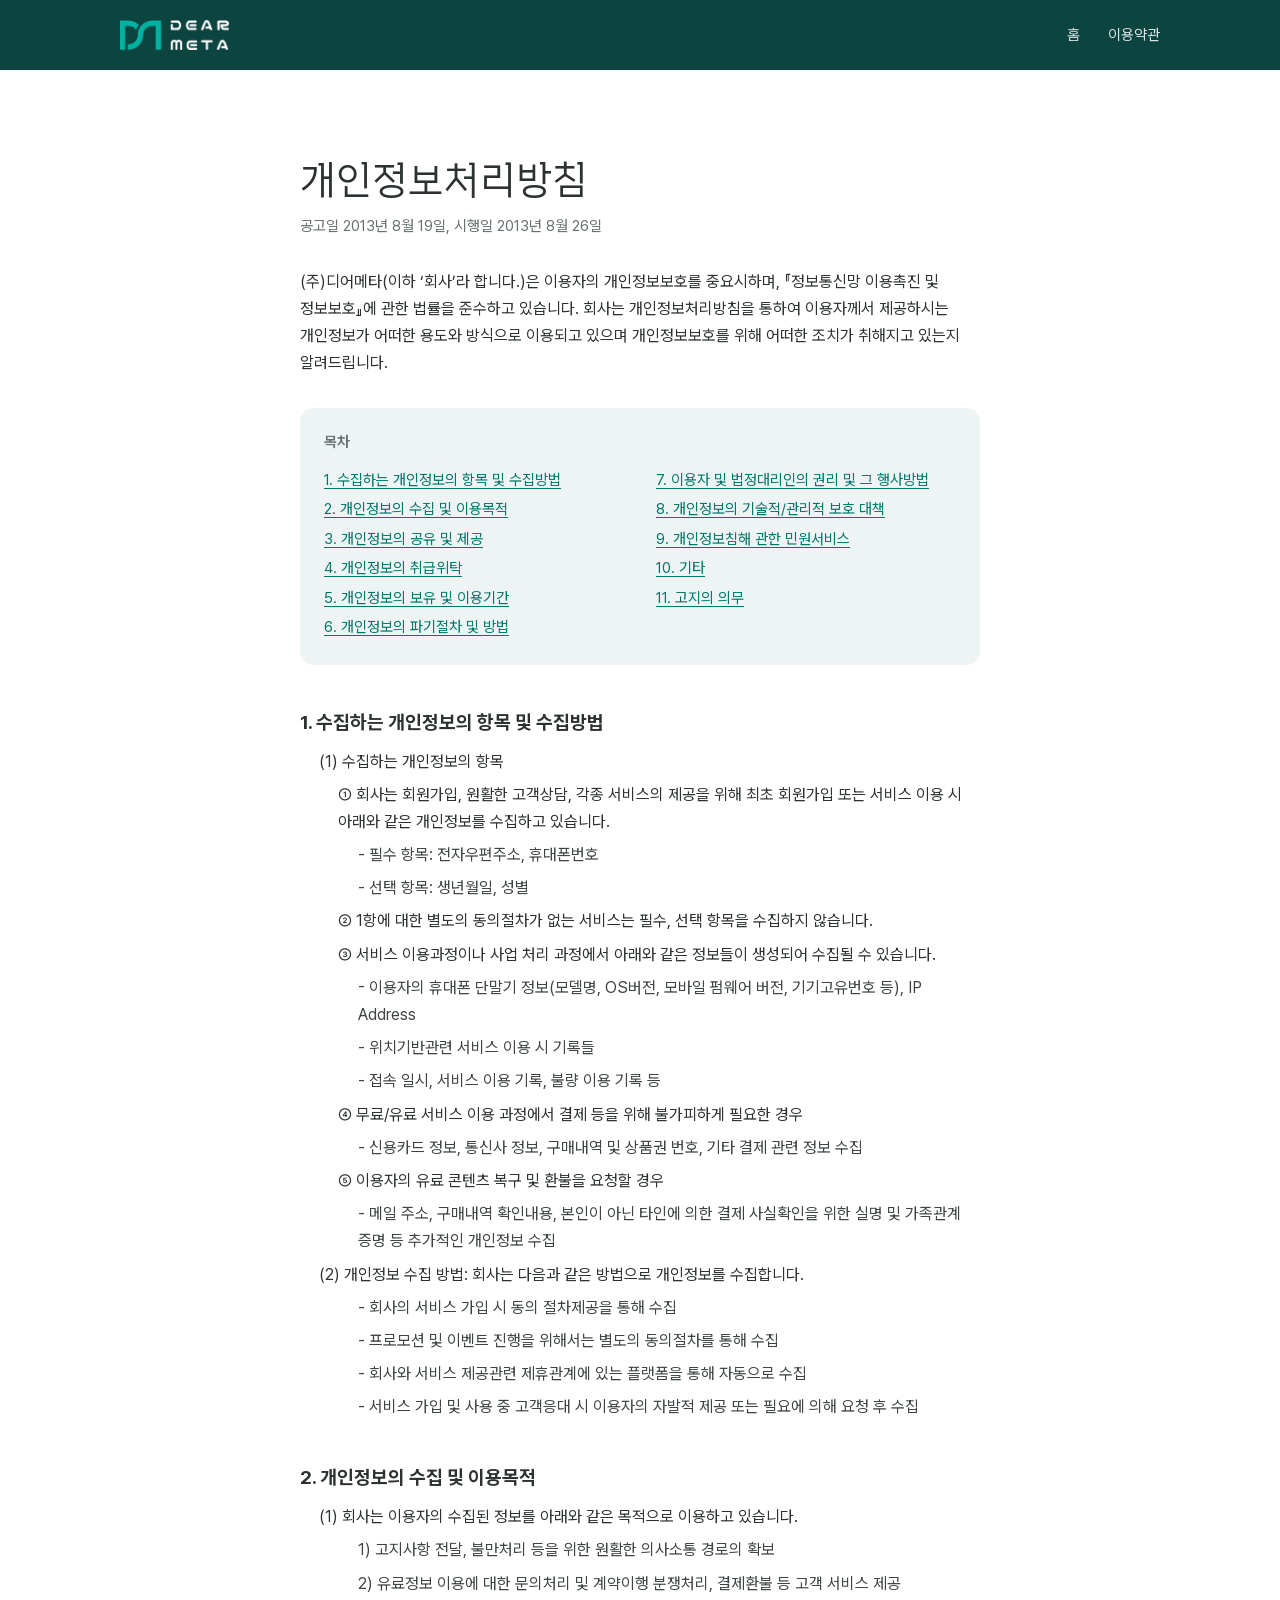
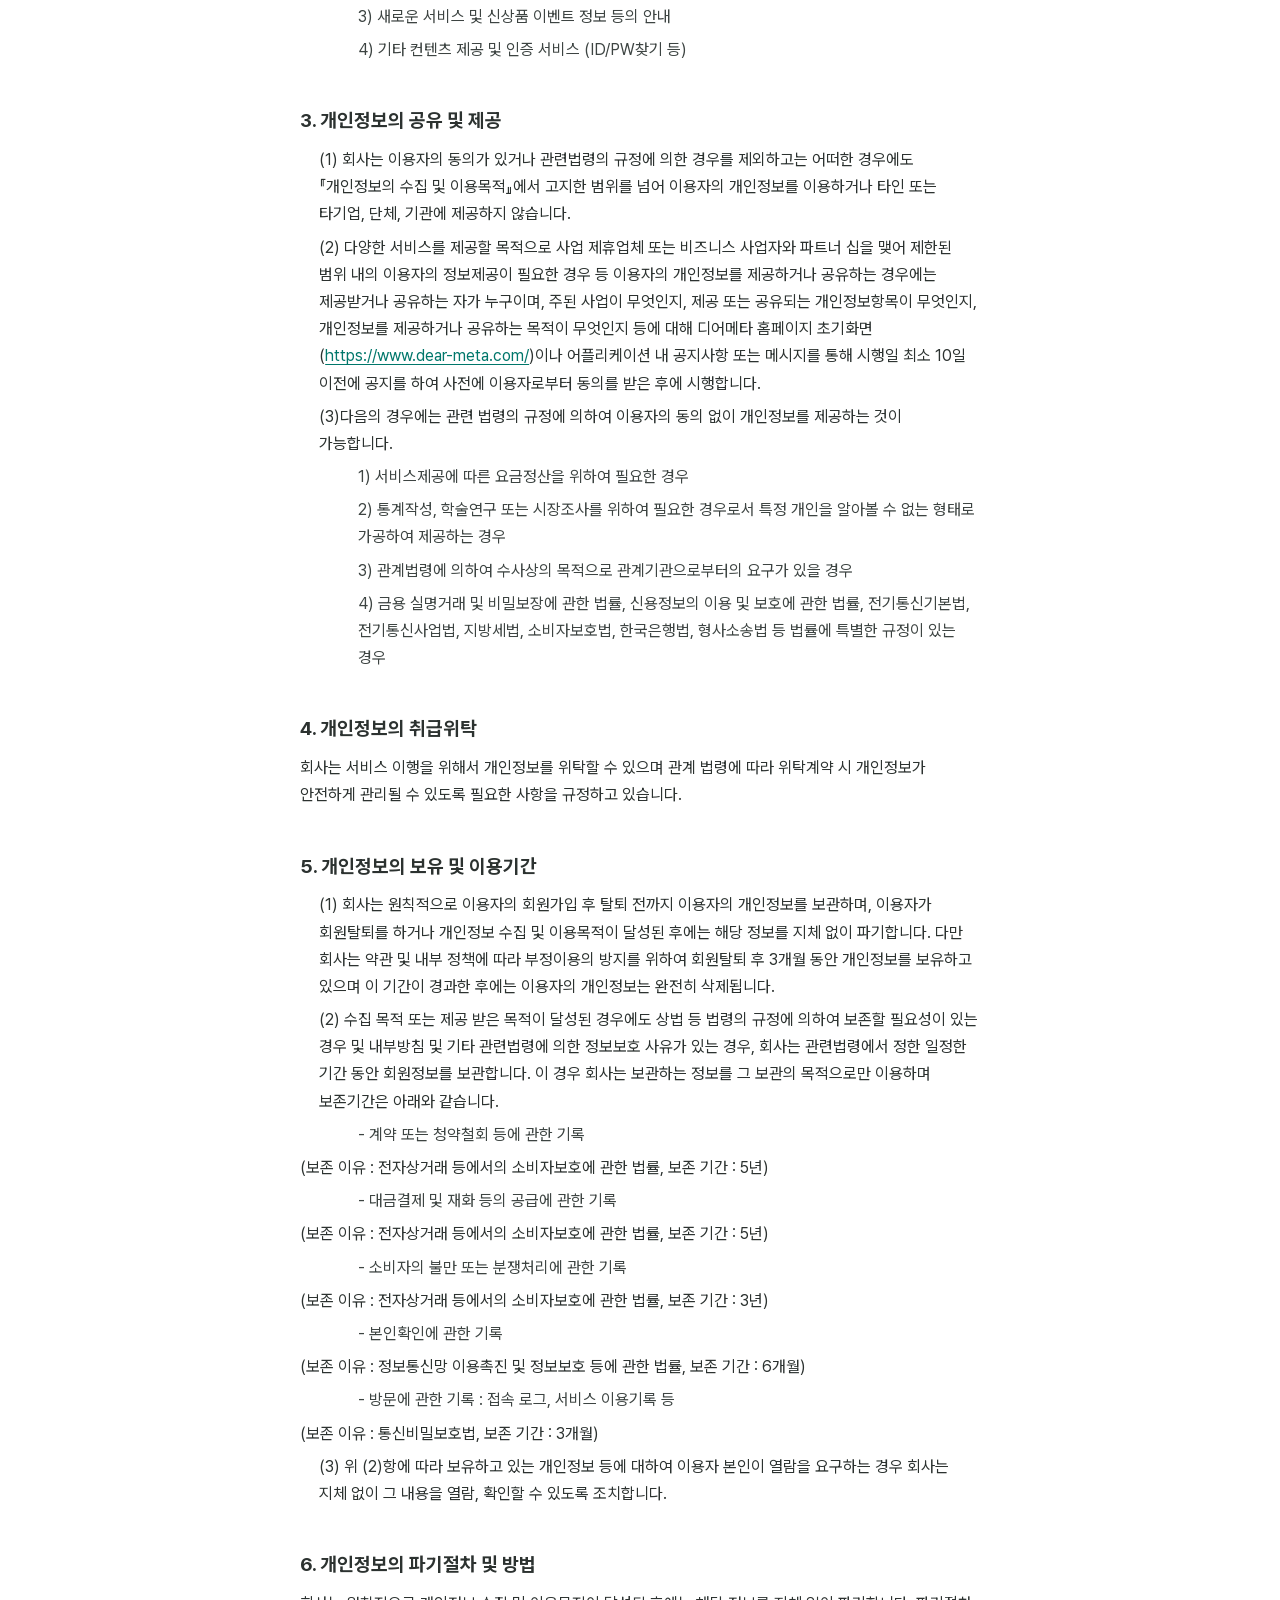
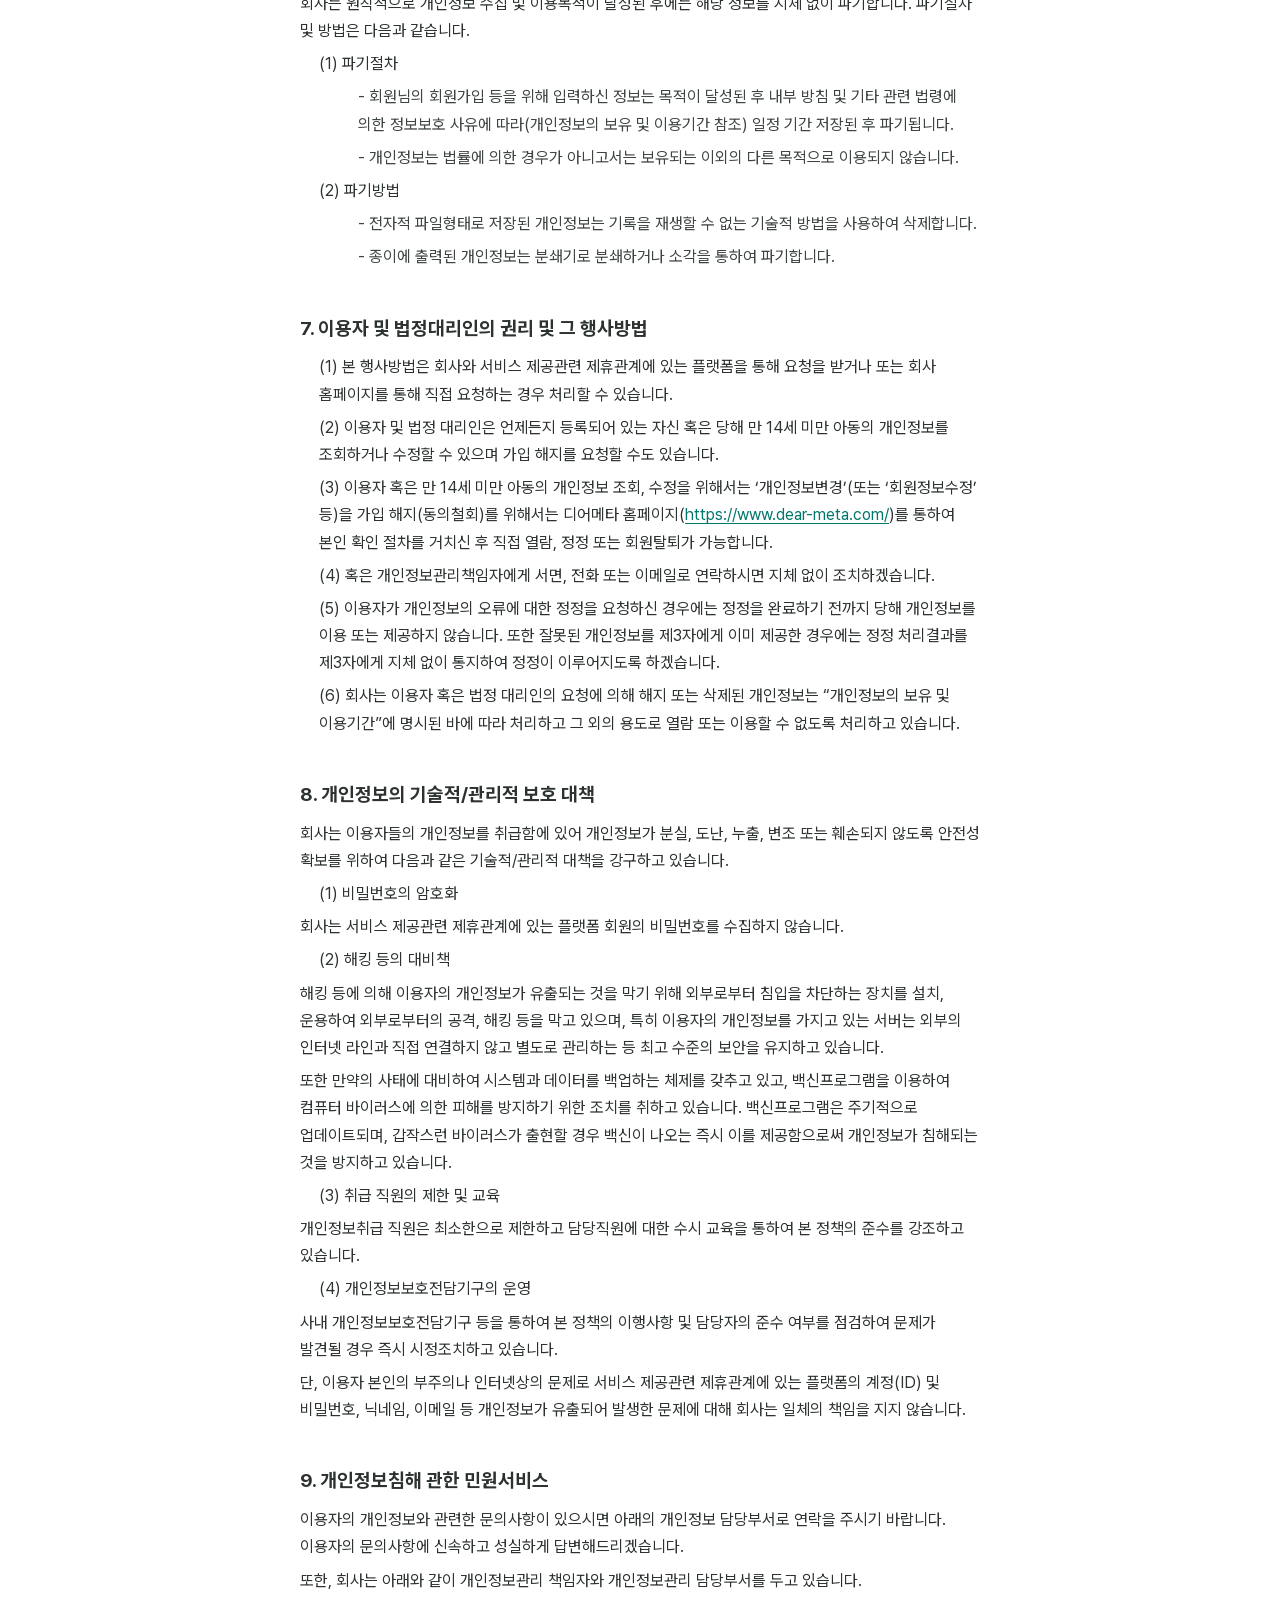
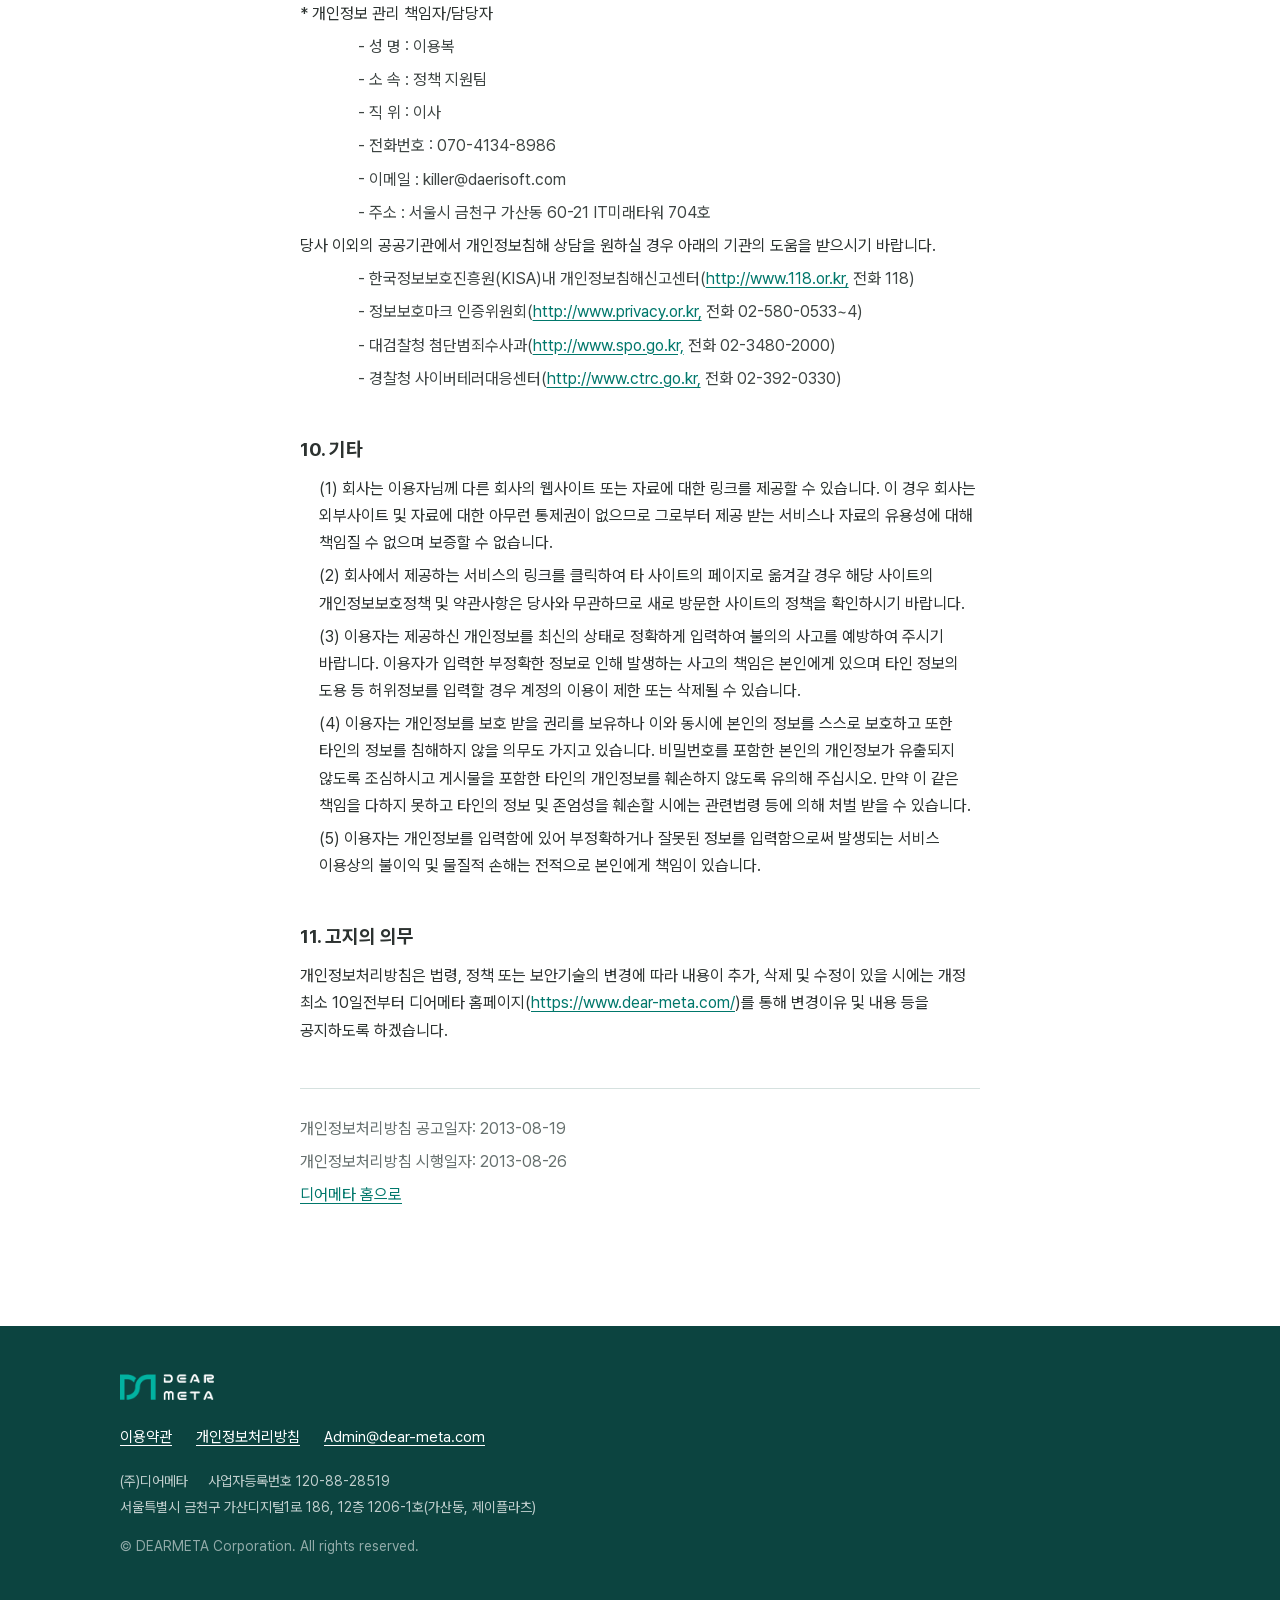
==== commit 4f93f7a0: "주소 변경, 연혁 2025~2026 추가, AI 사내 대시보드 추가, 준비 중인 게임 삭제 Co-Authored-By: Claude Opus 5.5 <noreply@anthropi" ====
--- a/privacy/index.html
+++ b/privacy/index.html
@@ -161,7 +161,7 @@
       </ul>
     </nav>
     <p class="company"><span>(주)디어메타</span><span>사업자등록번호 120-88-28519</span></p>
-    <p>서울특별시 금천구 가산디지털1로 196 에이스테크노타워10차 204호</p>
+    <p>서울특별시 금천구 가산디지털1로 186, 12층 1206-1호(가산동, 제이플라츠)</p>
     <p class="copy">© DEARMETA Corporation. All rights reserved.</p>
   </div>
 </footer>
--- a/assets/css/site.css
+++ b/assets/css/site.css
@@ -82,7 +82,7 @@
 }
 
 .home { margin-top: clamp(48px, 7vw, 80px); }
-.home h2, .dock h2 {
+.home h2 {
   margin: 0 0 22px; font-size: 14px; font-weight: 500; color: rgba(255, 255, 255, .62);
 }
 
@@ -99,13 +99,6 @@
 }
 .app span { max-width: 7.5em; font-size: 13px; line-height: 1.35; color: #fff; }
 
-.dock {
-  max-width: 460px; margin: clamp(44px, 6vw, 64px) auto 0; padding: 18px 20px 20px;
-  background: rgba(255, 255, 255, .1); border-radius: 30px;
-  -webkit-backdrop-filter: blur(12px); backdrop-filter: blur(12px);
-}
-.dock h2 { margin-bottom: 16px; }
-.dock .apps { grid-template-columns: repeat(3, 1fr); gap: 8px; }
 
 @media (prefers-reduced-motion: no-preference) {
   .app { animation: pop .5s cubic-bezier(.2, .8, .2, 1) both; animation-delay: calc(var(--i, 0) * 45ms + 120ms); }
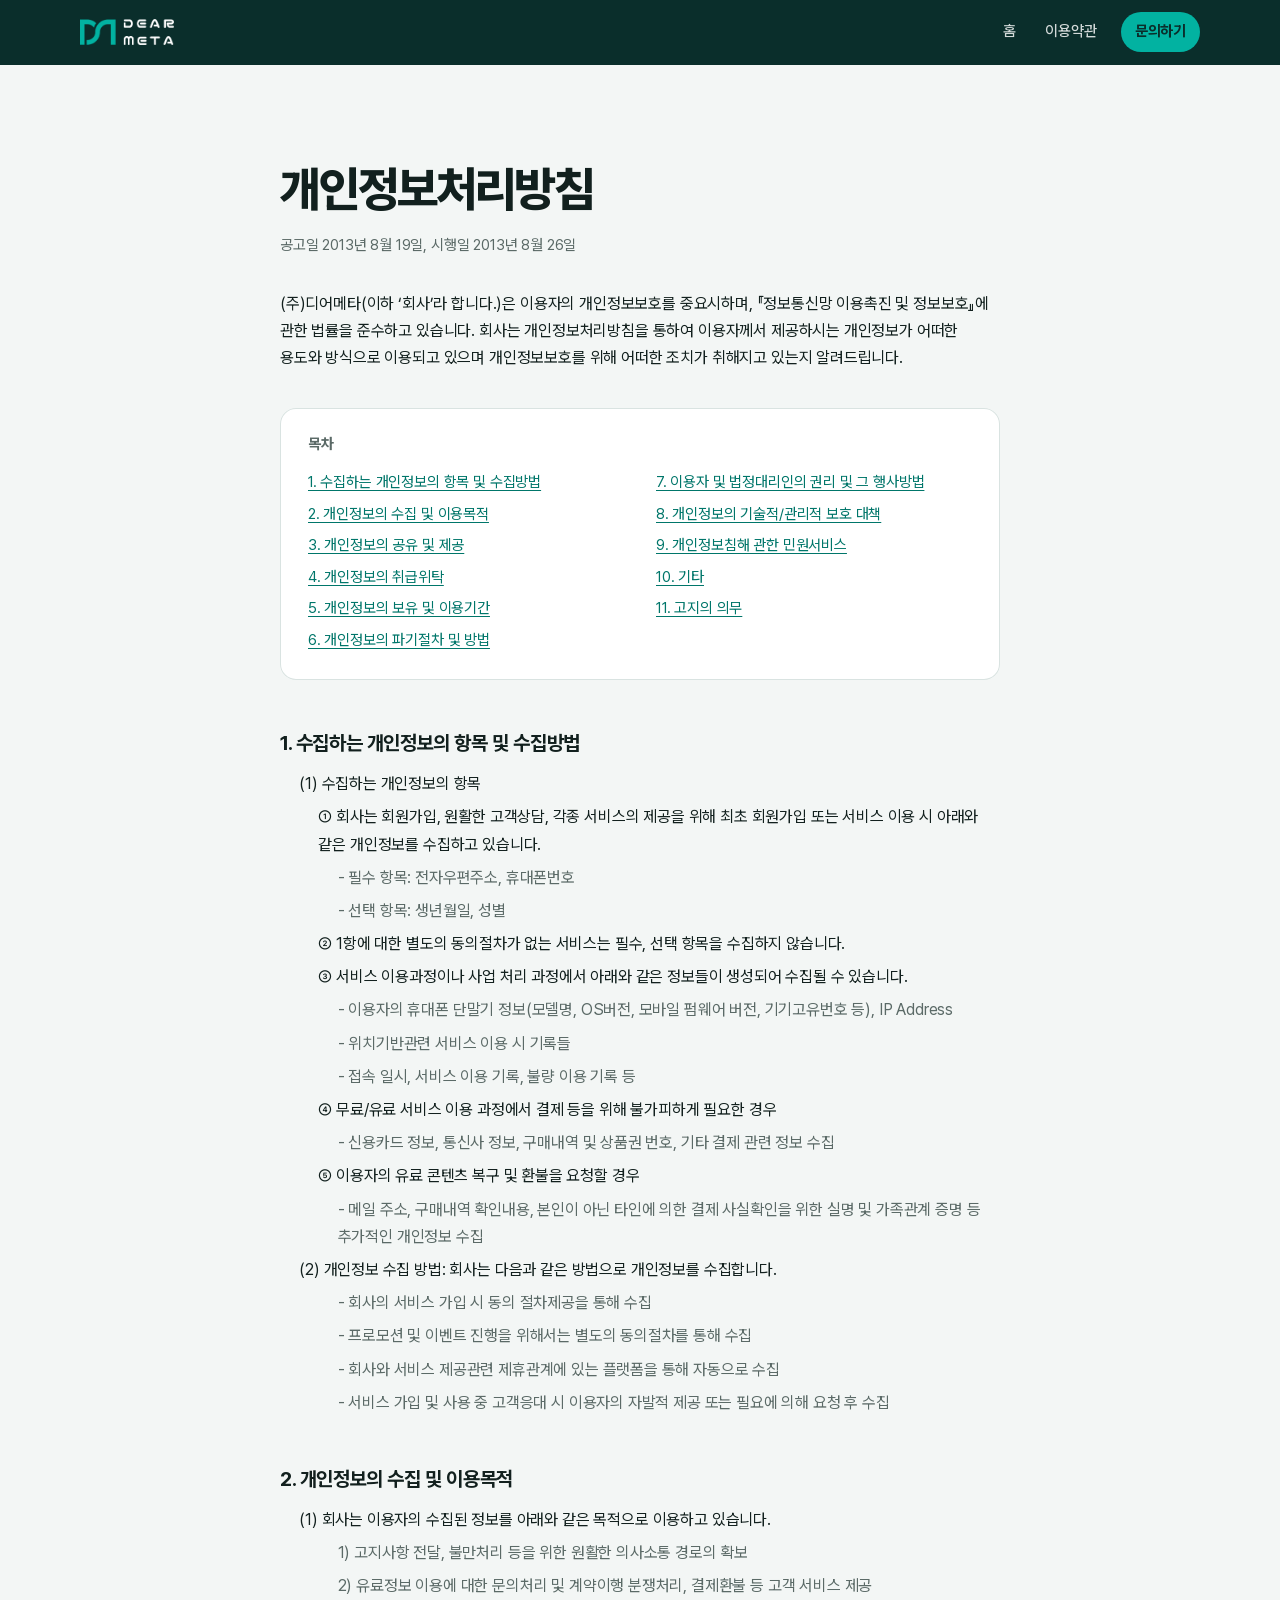
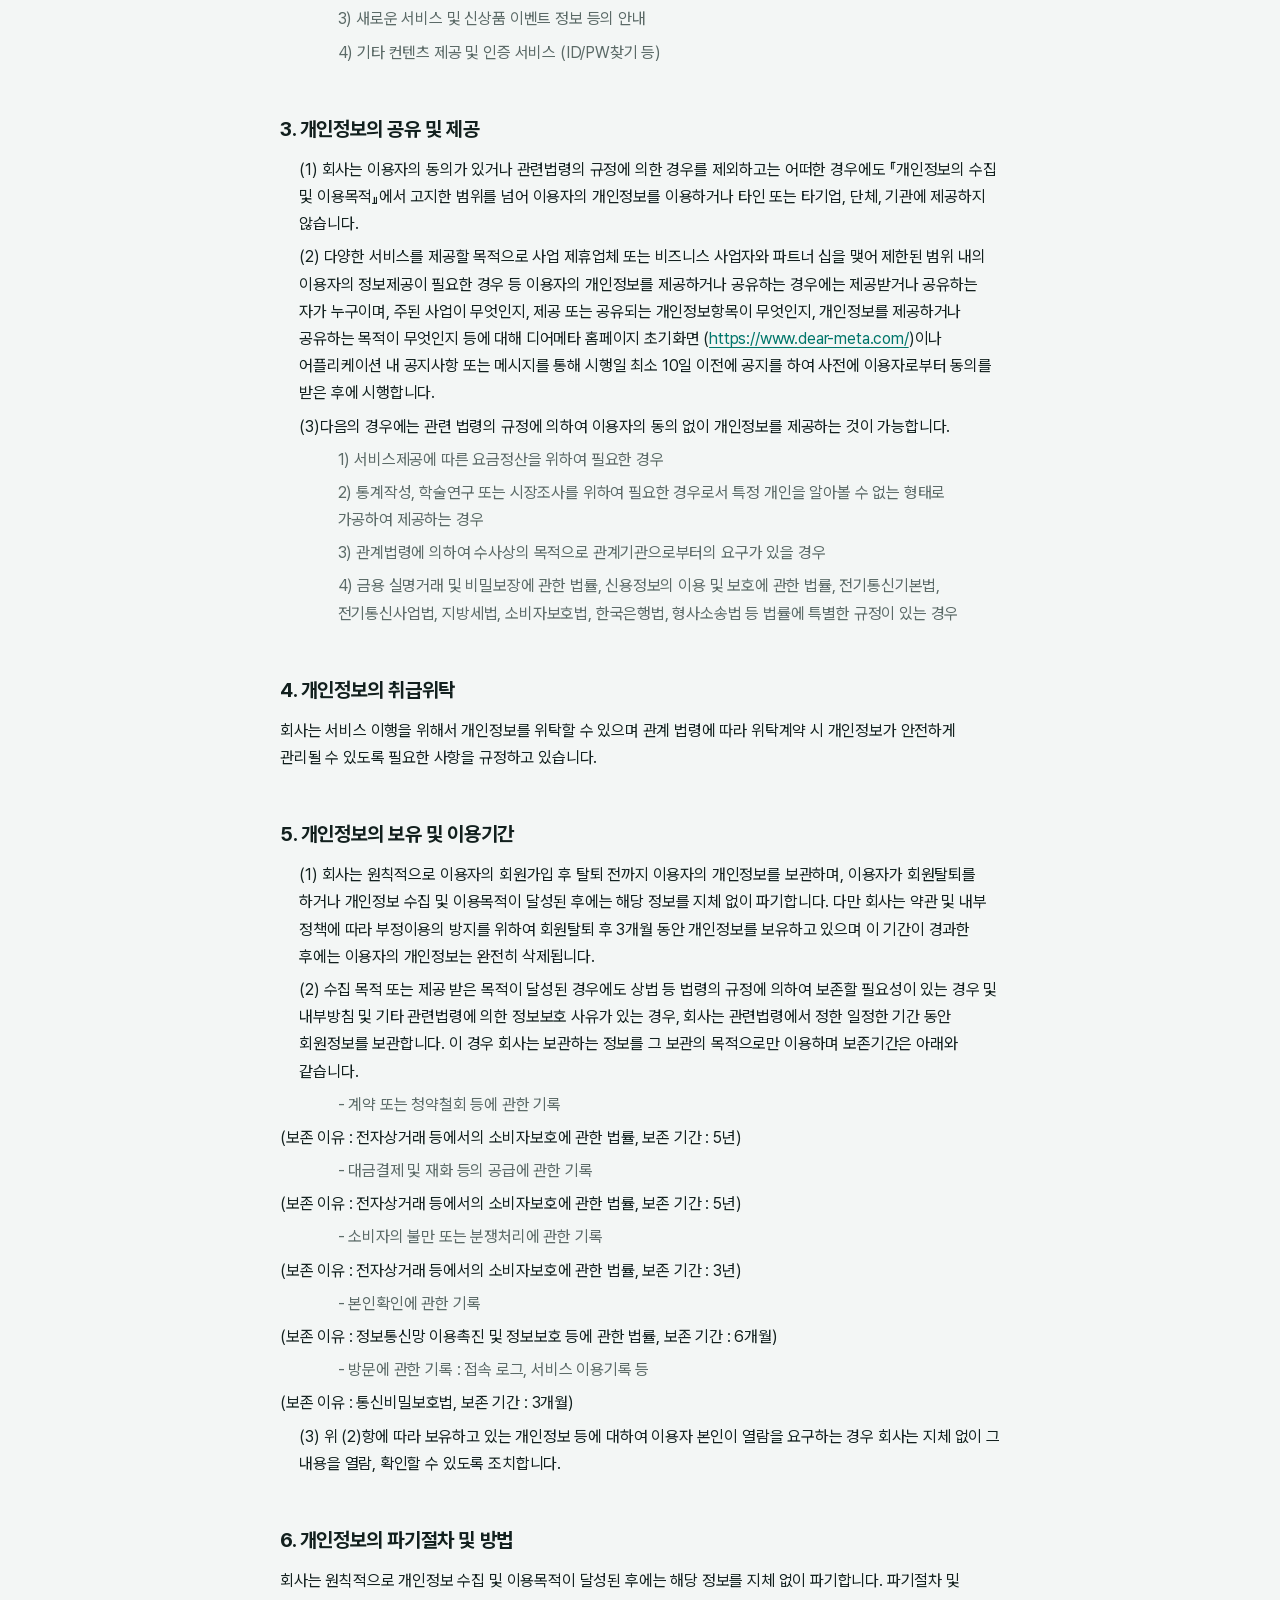
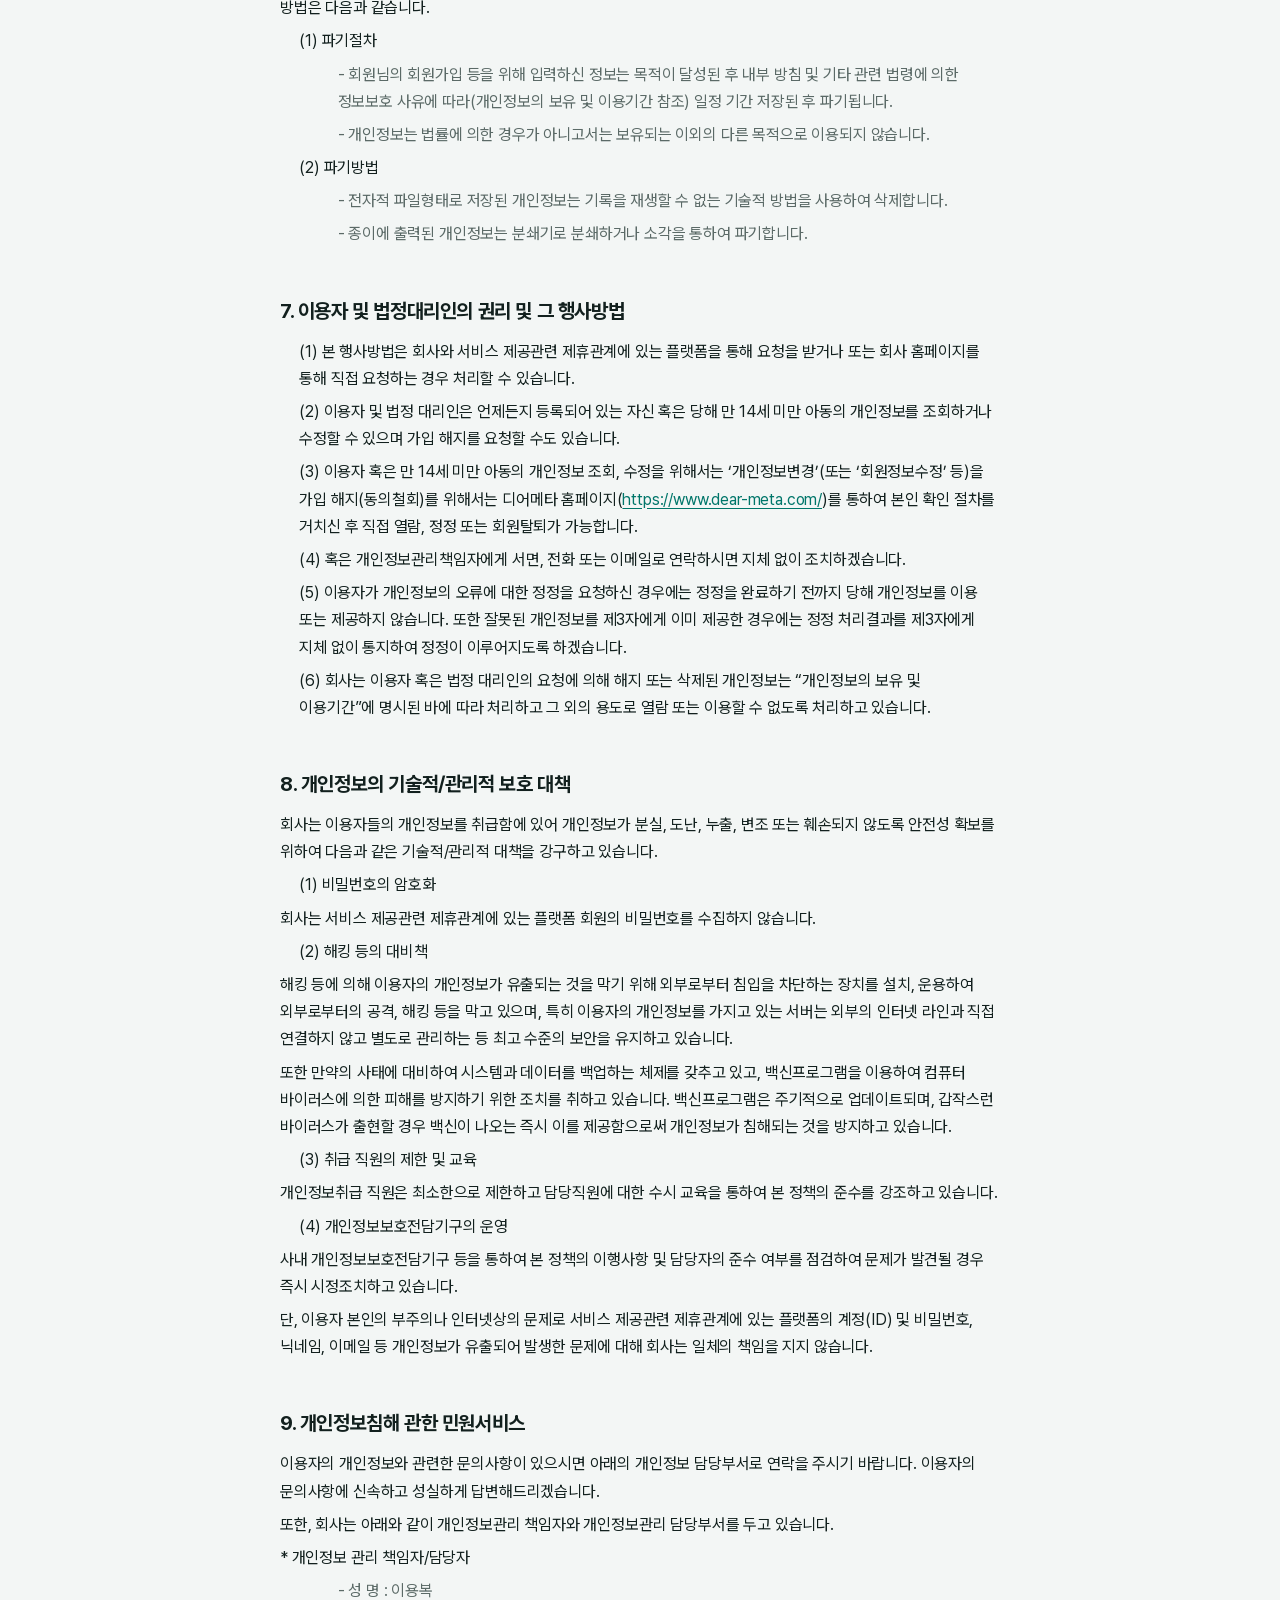
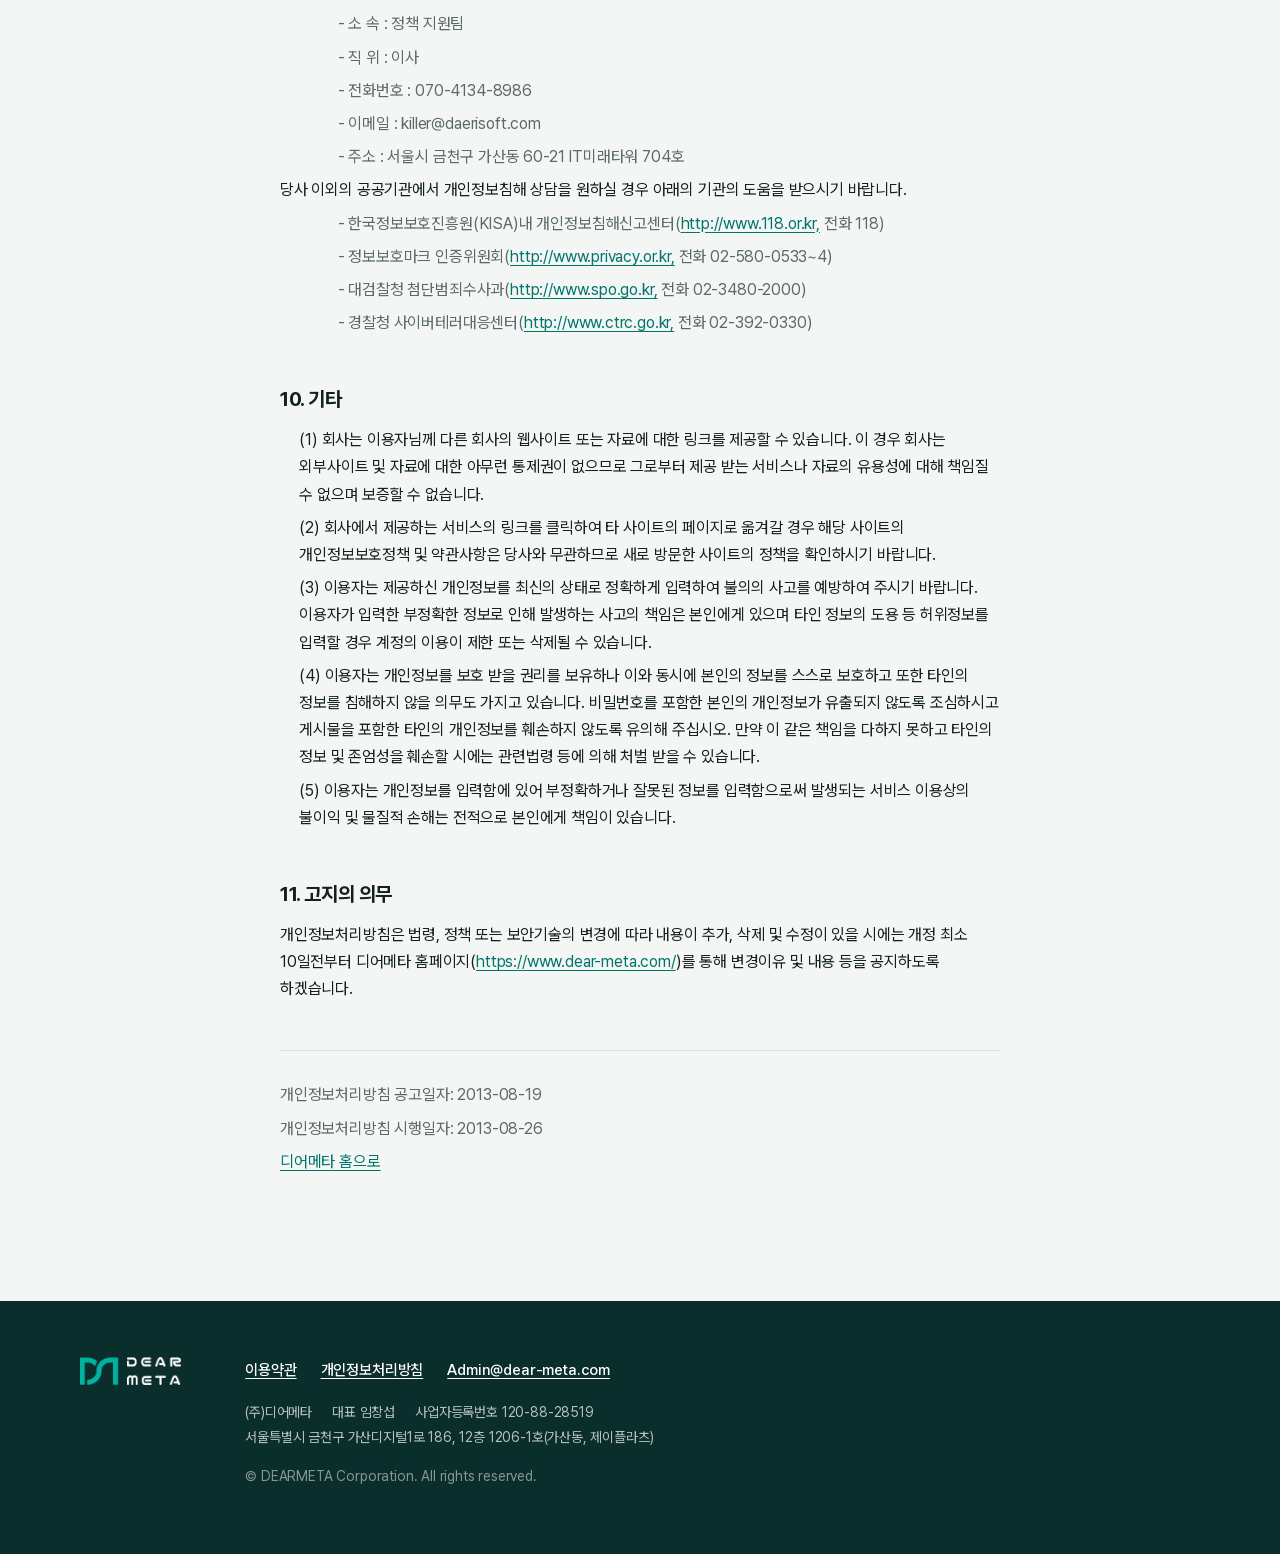
==== commit 20680c8b: "홈페이지 디자인 개편 - 첫 화면: 기울어진 게임 아이콘 벽(멈춤 버튼, 움직임 줄이기 설정 반영)과 숫자 4개 - 대표 게임 4개를 큰 이미지로 (렐리온, 마법로 기사 25길, " ====
--- a/privacy/index.html
+++ b/privacy/index.html
@@ -2,10 +2,10 @@
 <html lang="ko">
 <head>
 <meta charset="utf-8">
-<meta name="viewport" content="width=device-width, initial-scale=1">
+<meta name="viewport" content="width=device-width, initial-scale=1, viewport-fit=cover">
 <title>개인정보처리방침 | 디어메타</title>
 <meta name="description" content="(주)디어메타 개인정보처리방침">
-<meta name="theme-color" content="#0c4440">
+<meta name="theme-color" content="#0a2e2b">
 <link rel="canonical" href="https://dear-meta.com/privacy/">
 <link rel="icon" type="image/png" href="/assets/img/favicon.png">
 <link rel="apple-touch-icon" href="/assets/img/apple-touch-icon.png">
@@ -14,17 +14,18 @@
 </head>
 <body>
 <a class="skip" href="#main">본문으로 건너뛰기</a>
-<div class="wall">
-  <header class="masthead">
+<header class="masthead">
+  <div class="masthead-inner">
     <a class="brand" href="/" aria-label="디어메타 홈"><img src="/assets/img/logo-white.png" alt="DEAR META" width="463" height="128"></a>
-    <nav aria-label="주요 메뉴">
+    <nav class="nav" aria-label="주요 메뉴">
       <ul>
-        <li class="contact"><a href="/">홈</a></li>
-        <li class="contact"><a href="/terms/">이용약관</a></li>
+        <li><a href="/">홈</a></li>
+        <li class="hide-sm"><a href="/terms/">이용약관</a></li>
+        <li class="cta"><a href="mailto:Admin@dear-meta.com">문의하기</a></li>
       </ul>
     </nav>
-  </header>
-</div>
+  </div>
+</header>
 <main class="doc" id="main">
   <h1>개인정보처리방침</h1>
   <p class="meta">공고일 2013년 8월 19일, 시행일 2013년 8월 26일</p>
@@ -151,18 +152,20 @@
   <p class="back"><a href="/">디어메타 홈으로</a></p>
 </main>
 <footer class="wall footer">
-  <div class="inner">
+  <div class="wrap footer-inner">
     <a class="brand" href="/" aria-label="디어메타 홈"><img src="/assets/img/logo-white.png" alt="DEAR META" width="463" height="128"></a>
-    <nav aria-label="정책 및 문의">
-      <ul>
-        <li><a href="/terms/">이용약관</a></li>
-        <li><a href="/privacy/">개인정보처리방침</a></li>
-        <li><a href="mailto:Admin@dear-meta.com">Admin@dear-meta.com</a></li>
-      </ul>
-    </nav>
-    <p class="company"><span>(주)디어메타</span><span>사업자등록번호 120-88-28519</span></p>
-    <p>서울특별시 금천구 가산디지털1로 186, 12층 1206-1호(가산동, 제이플라츠)</p>
-    <p class="copy">© DEARMETA Corporation. All rights reserved.</p>
+    <div>
+      <nav aria-label="정책 및 문의">
+        <ul>
+          <li><a href="/terms/">이용약관</a></li>
+          <li><a href="/privacy/">개인정보처리방침</a></li>
+          <li><a href="mailto:Admin@dear-meta.com">Admin@dear-meta.com</a></li>
+        </ul>
+      </nav>
+      <p class="company"><span>(주)디어메타</span><span>대표 임창섭</span><span>사업자등록번호 120-88-28519</span></p>
+      <p>서울특별시 금천구 가산디지털1로 186, 12층 1206-1호(가산동, 제이플라츠)</p>
+      <p class="copy">© DEARMETA Corporation. All rights reserved.</p>
+    </div>
   </div>
 </footer>
 </body>
--- a/assets/css/site.css
+++ b/assets/css/site.css
@@ -1,39 +1,64 @@
-/* 디어메타 홈페이지 */
+/* 디어메타 홈페이지 v2 */
 
 :root {
-  --wall: #0c4440;        /* 첫 화면·바닥글 배경 (로고 청록의 짙은 톤) */
-  --teal: #02b2a1;        /* 로고 청록 */
-  --teal-ink: #00776b;    /* 흰 바탕 위 링크·강조 글자 */
-  --ink: #2c3230;
-  --mute: #66706e;
-  --mist: #eef4f3;
-  --line: #d5e1df;
-  --paper: #ffffff;
+  --deep: #0a2e2b;          /* 첫 화면·일하는 방식·바닥글 (로고 청록의 가장 짙은 톤) */
+  --deep-2: #0f3b37;
+  --teal: #02b2a1;          /* 로고 청록 */
+  --teal-ink: #00766a;      /* 밝은 바탕 위 링크·연도 */
+  --paper: #f3f6f5;         /* 밝은 구역 바탕 */
+  --surface: #ffffff;
+  --ink: #12201e;
+  --mute: #5b6a67;
+  --line: #d9e3e1;
+  --on-deep: #ffffff;
+  --on-deep-mute: rgba(255, 255, 255, .7);
+  --on-deep-line: rgba(255, 255, 255, .14);
+
   --gutter: clamp(16px, 4vw, 40px);
+  --wrap: 1200px;
+  --radius-lg: 24px;
+  --radius: 16px;
+
   --display: "Orbit", "Pretendard Variable", Pretendard, sans-serif;
   --text: "Pretendard Variable", Pretendard, -apple-system, BlinkMacSystemFont, "Apple SD Gothic Neo", "Malgun Gothic", sans-serif;
+
+  color-scheme: light;
+}
+
+@media (prefers-color-scheme: dark) {
+  :root {
+    --paper: #0c1716;
+    --surface: #122220;
+    --ink: #e6eeec;
+    --mute: #98a8a5;
+    --line: #233733;
+    --teal-ink: #3fd3c3;
+    color-scheme: dark;
+  }
 }
 
 *, *::before, *::after { box-sizing: border-box; }
 
-html { -webkit-text-size-adjust: 100%; scroll-behavior: smooth; }
+html { -webkit-text-size-adjust: 100%; scroll-behavior: smooth; scroll-padding-top: 80px; }
 
 body {
   margin: 0;
   background: var(--paper);
   color: var(--ink);
   font-family: var(--text);
-  font-size: 16px;
+  font-size: 17px;
   line-height: 1.7;
+  letter-spacing: -.01em;
   word-break: keep-all;
   overflow-wrap: break-word;
+  -webkit-font-smoothing: antialiased;
 }
 
 img { display: block; max-width: 100%; }
 
 a { color: var(--teal-ink); text-underline-offset: 3px; }
 
-:focus-visible { outline: 3px solid var(--teal); outline-offset: 3px; border-radius: 4px; }
+:focus-visible { outline: 3px solid var(--teal); outline-offset: 3px; border-radius: 6px; }
 
 .sr-only {
   position: absolute; width: 1px; height: 1px; padding: 0; margin: -1px;
@@ -41,174 +66,372 @@
 }
 
 .skip {
-  position: absolute; left: 12px; top: -48px; z-index: 10;
-  background: var(--paper); color: var(--ink); padding: 8px 14px; border-radius: 8px;
+  position: absolute; left: 12px; top: -60px; z-index: 100;
+  background: #fff; color: #12201e; padding: 10px 16px; border-radius: 10px;
 }
 .skip:focus { top: 12px; }
 
-/* ── 머리글 ─────────────────────────────── */
-
-.wall { background: var(--wall); color: #fff; }
+.wrap { max-width: var(--wrap); margin: 0 auto; padding: 0 var(--gutter); }
+
+.wall { background: var(--deep); color: var(--on-deep); }
+
+/* ── 버튼 ─────────────────────────────── */
+
+.btn {
+  display: inline-flex; align-items: center; justify-content: center; gap: 8px;
+  min-height: 48px; padding: 0 24px; border-radius: 999px;
+  font: inherit; font-size: 16px; font-weight: 700; letter-spacing: -.01em;
+  text-decoration: none; cursor: pointer; border: 0;
+  transition: background-color .2s, color .2s, transform .2s;
+}
+.btn:active { transform: scale(.98); }
+.btn-teal { background: var(--teal); color: var(--deep); }
+.btn-teal:hover { background: #2fd0bf; }
+.btn-line { background: transparent; color: var(--on-deep); box-shadow: inset 0 0 0 1.5px rgba(255, 255, 255, .4); }
+.btn-line:hover { background: rgba(255, 255, 255, .08); }
+.btn-deep { background: var(--deep); color: #fff; }
+.btn-deep:hover { background: #134a45; }
+
+/* ── 머리글 ───────────────────────────── */
 
 .masthead {
-  display: flex; align-items: center; justify-content: space-between; gap: 24px;
-  max-width: 1120px; margin: 0 auto; padding: 20px var(--gutter);
-}
-.masthead .brand img { height: 30px; width: auto; }
-.masthead nav ul { display: flex; gap: 28px; margin: 0; padding: 0; list-style: none; }
-.masthead nav a { color: rgba(255, 255, 255, .86); text-decoration: none; font-size: 15px; }
-.masthead nav a:hover { color: #fff; text-decoration: underline; }
-
-@media (max-width: 720px) {
-  .masthead nav li:not(.contact) { display: none; }
-}
-
-/* ── 첫 화면: 홈 화면처럼 놓인 게임 아이콘 ─────── */
-
-.hero {
-  max-width: 960px; margin: 0 auto; text-align: center;
-  padding: clamp(40px, 8vw, 104px) var(--gutter) clamp(64px, 9vw, 112px);
-}
+  position: sticky; top: 0; z-index: 50;
+  background: var(--deep);
+  border-bottom: 1px solid transparent;
+  color: #fff;
+  transition: background-color .25s, border-color .25s;
+}
+.masthead.scrolled {
+  background: rgba(10, 46, 43, .86);
+  -webkit-backdrop-filter: saturate(150%) blur(14px); backdrop-filter: saturate(150%) blur(14px);
+  border-bottom-color: rgba(255, 255, 255, .08);
+}
+.masthead-inner {
+  display: flex; align-items: center; justify-content: space-between; gap: 16px;
+  max-width: var(--wrap); margin: 0 auto; padding: 0 var(--gutter); height: 64px;
+}
+.brand { display: inline-flex; }
+.brand img { height: 26px; width: auto; }
+
+.nav ul { display: flex; align-items: center; gap: 2px; margin: 0; padding: 0; list-style: none; }
+.nav a {
+  display: inline-flex; align-items: center; min-height: 40px; padding: 0 14px; border-radius: 999px;
+  color: rgba(255, 255, 255, .82); font-size: 15px; font-weight: 500; text-decoration: none;
+}
+.nav a:hover { color: #fff; background: rgba(255, 255, 255, .08); }
+.nav .cta a { margin-left: 8px; background: var(--teal); color: var(--deep); font-weight: 700; }
+.nav .cta a:hover { background: #2fd0bf; }
+
+.nav-toggle {
+  display: none; align-items: center; justify-content: center; width: 44px; height: 44px; margin-right: -8px;
+  border: 0; border-radius: 12px; background: transparent; color: #fff; cursor: pointer;
+}
+.nav-toggle svg { width: 24px; height: 24px; }
+.nav-toggle .close { display: none; }
+.nav[data-open] .nav-toggle .open { display: none; }
+.nav[data-open] .nav-toggle .close { display: block; }
+
+@media (max-width: 760px) {
+  .js .nav-toggle { display: inline-flex; }
+  .js .nav ul {
+    display: none; position: absolute; left: 0; right: 0; top: 64px;
+    flex-direction: column; align-items: stretch; gap: 2px;
+    padding: 8px var(--gutter) 20px; background: var(--deep); border-bottom: 1px solid rgba(255, 255, 255, .08);
+  }
+  .js .nav[data-open] ul { display: flex; }
+  .js .nav a { min-height: 48px; font-size: 17px; }
+  .js .nav .cta a { margin: 8px 0 0; justify-content: center; }
+  .nav .hide-sm { display: none; }
+}
+
+/* ── 첫 화면 ──────────────────────────── */
+
+.hero { position: relative; overflow: hidden; background: var(--deep); color: var(--on-deep); }
+
+.hero-inner {
+  position: relative; display: grid; grid-template-columns: minmax(0, 1fr) minmax(0, 1fr); align-items: center; gap: 24px;
+  max-width: var(--wrap); margin: 0 auto; padding: 0 var(--gutter);
+  min-height: min(720px, calc(100svh - 64px - 150px));
+}
+
+.hero-copy { padding: 72px 0; }
 .hero h1 {
   margin: 0;
-  font-family: var(--display); font-weight: 400;
-  font-size: clamp(2rem, 5.4vw, 3.75rem); line-height: 1.28; letter-spacing: -.01em; word-spacing: -.22em;
-  text-wrap: balance;
-}
+  font-size: clamp(2.3rem, 6.2vw, 5rem); font-weight: 800; line-height: 1.16; letter-spacing: -.045em;
+}
+.hero h1 span { display: block; }
 .hero .lede {
-  max-width: 30em; margin: 20px auto 0;
-  font-size: clamp(1rem, 1.7vw, 1.125rem); color: rgba(255, 255, 255, .78);
-  text-wrap: balance;
-}
-
-.home { margin-top: clamp(48px, 7vw, 80px); }
-.home h2 {
-  margin: 0 0 22px; font-size: 14px; font-weight: 500; color: rgba(255, 255, 255, .62);
-}
-
-.apps {
-  display: grid; grid-template-columns: repeat(4, 1fr); gap: 26px 8px;
-  max-width: 700px; margin: 0 auto; padding: 0; list-style: none;
-}
-@media (min-width: 600px) { .apps { grid-template-columns: repeat(5, 1fr); gap: 34px 12px; } }
-
-.app { display: flex; flex-direction: column; align-items: center; gap: 10px; }
-.app img {
-  width: clamp(60px, 15vw, 96px); height: auto; aspect-ratio: 1;
-  border-radius: 23%; box-shadow: 0 2px 8px rgba(0, 0, 0, .28);
-}
-.app span { max-width: 7.5em; font-size: 13px; line-height: 1.35; color: #fff; }
-
-
-@media (prefers-reduced-motion: no-preference) {
-  .app { animation: pop .5s cubic-bezier(.2, .8, .2, 1) both; animation-delay: calc(var(--i, 0) * 45ms + 120ms); }
-  @keyframes pop { from { opacity: 0; transform: translateY(10px) scale(.86); } }
-}
-
-/* ── 본문 구역 ─────────────────────────── */
-
-.section { padding: clamp(64px, 9vw, 120px) var(--gutter); }
-.section.tint { background: var(--mist); }
-
-.split {
-  display: grid; gap: 28px;
-  max-width: 1040px; margin: 0 auto;
-}
-@media (min-width: 860px) { .split { grid-template-columns: 240px 1fr; gap: 64px; } }
-
-.section h2 {
+  max-width: 27em; margin: 24px 0 0;
+  font-size: clamp(1.0625rem, 1.6vw, 1.1875rem); line-height: 1.75; color: var(--on-deep-mute);
+}
+.actions { display: flex; flex-wrap: wrap; gap: 10px; margin-top: 36px; }
+
+/* 기울어진 아이콘 벽 */
+.icon-wall {
+  position: relative; align-self: stretch; height: 100%; min-height: 560px;
+  -webkit-mask-image: linear-gradient(to bottom, transparent, #000 18%, #000 82%, transparent);
+          mask-image: linear-gradient(to bottom, transparent, #000 18%, #000 82%, transparent);
+}
+.icon-wall .tracks {
+  position: absolute; inset: -30% -10%; display: flex; justify-content: center; gap: 20px;
+  transform: rotate(-10deg);
+}
+.track { display: flex; flex-direction: column; animation: rise var(--dur, 60s) linear infinite; will-change: transform; }
+.track.down { animation-direction: reverse; }
+.track img {
+  width: 116px; height: 116px; margin: 0 0 20px; border-radius: 27px;
+  box-shadow: 0 14px 30px rgba(0, 0, 0, .35), 0 0 0 1px rgba(255, 255, 255, .06);
+  background: var(--deep-2);
+}
+@keyframes rise { to { transform: translate3d(0, -50%, 0); } }
+@keyframes slide { to { transform: translate3d(-50%, 0, 0); } }
+
+.wall-pause {
+  position: absolute; right: var(--gutter); bottom: 24px; z-index: 2;
+  display: inline-flex; align-items: center; justify-content: center; width: 40px; height: 40px;
+  border: 0; border-radius: 999px; cursor: pointer;
+  background: rgba(255, 255, 255, .12); color: #fff;
+  -webkit-backdrop-filter: blur(8px); backdrop-filter: blur(8px);
+}
+.wall-pause:hover { background: rgba(255, 255, 255, .2); }
+.wall-pause svg { width: 18px; height: 18px; }
+.wall-pause .play { display: none; }
+.paused .track { animation-play-state: paused; }
+.paused .wall-pause .pause { display: none; }
+.paused .wall-pause .play { display: block; }
+
+@media (prefers-reduced-motion: reduce) {
+  .track { animation: none; }
+  .wall-pause { display: none; }
+}
+
+/* 숫자로 보는 디어메타 */
+.figures {
+  position: relative; display: grid; grid-template-columns: repeat(4, minmax(0, 1fr));
+  max-width: var(--wrap); margin: 0 auto; padding: 0 var(--gutter);
+}
+.figures div {
+  display: flex; flex-direction: column-reverse; justify-content: flex-end; gap: 6px;
+  padding: 28px 24px 44px 0; border-top: 1px solid var(--on-deep-line);
+}
+.figures div + div { padding-left: 24px; border-left: 1px solid var(--on-deep-line); }
+.figures dd, .work-lead .count, .catalog .year, .catalog-head span {
+  word-spacing: -.32em;
+}
+.figures dd {
+  margin: 0; font-family: var(--display); font-size: clamp(2rem, 3.8vw, 3.25rem); line-height: 1.1; color: #fff;
+}
+.figures dt { font-size: 15px; line-height: 1.5; color: var(--on-deep-mute); }
+
+@media (max-width: 899px) {
+  .hero-inner { grid-template-columns: 1fr; min-height: 0; gap: 0; }
+  .hero-copy { padding: 48px 0 32px; }
+  .icon-wall {
+    height: 236px; min-height: 0; margin: 0 calc(var(--gutter) * -1) 12px;
+    -webkit-mask-image: linear-gradient(to right, transparent, #000 12%, #000 88%, transparent);
+            mask-image: linear-gradient(to right, transparent, #000 12%, #000 88%, transparent);
+  }
+  .icon-wall .tracks { inset: 0 -20%; flex-direction: column; justify-content: center; gap: 14px; transform: rotate(-6deg); }
+  .track { flex-direction: row; width: max-content; animation-name: slide; }
+  .track:nth-child(3) { display: none; }
+  .track img { width: 84px; height: 84px; margin: 0 14px 0 0; border-radius: 20px; }
+  .wall-pause { bottom: 18px; }
+  .figures { grid-template-columns: repeat(2, minmax(0, 1fr)); }
+  .figures div { padding: 22px 16px 26px 0; }
+  .figures div + div { padding-left: 0; border-left: 0; }
+  .figures div:nth-child(even) { padding-left: 16px; border-left: 1px solid var(--on-deep-line); }
+  .figures div:nth-child(n+3) { padding-bottom: 36px; }
+}
+
+/* ── 구역 공통 ────────────────────────── */
+
+.section { padding: clamp(72px, 10vw, 128px) 0; }
+.section-head { display: flex; flex-wrap: wrap; align-items: end; justify-content: space-between; gap: 12px 32px; margin-bottom: clamp(32px, 5vw, 56px); }
+.section-head p { max-width: 30em; margin: 0; color: var(--mute); }
+
+.section h2, .work h2, .contact h2 {
   margin: 0;
-  font-family: var(--display); font-weight: 400;
-  font-size: clamp(1.75rem, 3vw, 2.25rem); line-height: 1.3; word-spacing: -.22em;
-}
-.section h2::after {
-  content: ""; display: block; width: 32px; height: 4px; margin-top: 16px; background: var(--teal);
-}
-
-/* 일하는 방식 */
-.ways { margin: 0; padding: 0; list-style: none; }
-.ways li { padding: 22px 0; border-top: 1px solid var(--line); }
-.ways li:first-child { padding-top: 4px; border-top: 0; }
-.ways h3 { margin: 0 0 4px; font-size: 1.15rem; font-weight: 650; line-height: 1.5; }
-.ways p { margin: 0; color: var(--mute); max-width: 36em; }
-
-.ops { margin-top: 48px; }
-.ops h3 { margin: 0 0 18px; font-size: 1rem; font-weight: 600; color: var(--mute); }
-.ops ul {
-  display: grid; grid-template-columns: repeat(2, 1fr); gap: 20px 24px;
+  font-size: clamp(2rem, 4.2vw, 3.25rem); font-weight: 800; line-height: 1.2; letter-spacing: -.04em;
+}
+
+/* ── 게임 ─────────────────────────────── */
+
+.feature { position: relative; }
+.feature-media {
+  position: relative; overflow: hidden; aspect-ratio: 16 / 9;
+  border-radius: var(--radius-lg); background: var(--deep-2);
+}
+.feature-media img { width: 100%; height: 100%; object-fit: cover; transition: transform .7s cubic-bezier(.2, .7, .2, 1); }
+.feature:hover .feature-media img { transform: scale(1.035); }
+
+.feature-body { display: flex; align-items: center; gap: 14px; padding-top: 16px; }
+.feature-icon { flex: none; width: 56px; height: 56px; border-radius: 14px; box-shadow: 0 0 0 1px rgba(0, 0, 0, .06); }
+.feature h3 { margin: 0; font-size: 1.25rem; font-weight: 700; line-height: 1.35; letter-spacing: -.02em; }
+.feature h3 a { color: inherit; text-decoration: none; }
+.feature h3 a::after { content: ""; position: absolute; inset: 0; border-radius: var(--radius-lg); }
+.feature h3 a:focus-visible { outline: 0; }
+.feature h3 a:focus-visible::after { outline: 3px solid var(--teal); outline-offset: 4px; }
+.feature p { margin: 2px 0 0; font-size: 15px; line-height: 1.5; color: var(--mute); }
+.feature .store { margin-left: auto; flex: none; font-size: 14px; font-weight: 600; color: var(--teal-ink); }
+
+.feature-lead .feature-media { aspect-ratio: 21 / 9; }
+.feature-lead .feature-media img { object-position: 50% 32%; }
+.feature-lead .feature-body {
+  position: absolute; left: 0; right: 0; bottom: 0; padding: 72px 32px 28px;
+  border-radius: 0 0 var(--radius-lg) var(--radius-lg);
+  background: linear-gradient(to top, rgba(6, 22, 20, .86), rgba(6, 22, 20, 0));
+  color: #fff;
+}
+.feature-lead .feature-icon { width: 72px; height: 72px; border-radius: 18px; }
+.feature-lead h3 { font-size: clamp(1.5rem, 2.6vw, 2rem); font-weight: 800; }
+.feature-lead p { color: rgba(255, 255, 255, .8); font-size: 16px; }
+.feature-lead .store { color: #fff; }
+
+.feature-row { display: grid; grid-template-columns: repeat(3, minmax(0, 1fr)); gap: 24px; margin: 28px 0 0; padding: 0; list-style: none; }
+
+@media (max-width: 899px) {
+  .feature-lead .feature-media { aspect-ratio: 16 / 10; }
+  .feature-lead .feature-body { padding: 56px 20px 20px; }
+  .feature-lead .feature-icon { width: 56px; height: 56px; border-radius: 14px; }
+  .feature-lead .store { display: none; }
+  .feature-row {
+    grid-template-columns: none; grid-auto-flow: column; grid-auto-columns: min(78%, 340px);
+    gap: 14px; overflow-x: auto; scroll-snap-type: x mandatory; scrollbar-width: none;
+    margin: 24px calc(var(--gutter) * -1) 0; padding: 0 var(--gutter) 4px; scroll-padding: 0 var(--gutter);
+  }
+  .feature-row::-webkit-scrollbar { display: none; }
+  .feature-row .feature { scroll-snap-align: start; }
+  .feature-row .feature-media { border-radius: var(--radius); }
+  .feature-row .store { display: none; }
+}
+
+.catalog-head { margin: clamp(64px, 8vw, 96px) 0 28px; display: flex; align-items: baseline; gap: 12px; }
+.catalog-head h3 { margin: 0; font-size: 1.375rem; font-weight: 800; letter-spacing: -.03em; }
+.catalog-head span { font-family: var(--display); color: var(--mute); font-size: 15px; }
+
+.catalog {
+  display: grid; grid-template-columns: repeat(auto-fill, minmax(116px, 1fr)); gap: 32px 12px;
   margin: 0; padding: 0; list-style: none;
 }
-@media (min-width: 600px) { .ops ul { grid-template-columns: repeat(3, 1fr); } }
-.ops li { padding-top: 12px; border-top: 3px solid var(--teal); font-weight: 600; line-height: 1.5; }
-
-/* 회사 소개 */
-.facts { display: grid; grid-template-columns: 1fr; margin: 0; }
-.facts div { display: grid; grid-template-columns: 1fr; gap: 2px; padding: 14px 0; border-bottom: 1px solid var(--line); }
-.facts div:first-child { padding-top: 0; }
-.facts dt { color: var(--mute); font-size: 15px; }
-.facts dd { margin: 0; }
-@media (min-width: 600px) { .facts div { grid-template-columns: 9em 1fr; gap: 16px; } }
-
-.film { margin: 40px 0 0; }
-.film-frame {
-  position: relative; width: 100%; aspect-ratio: 16 / 9; overflow: hidden;
-  border-radius: 14px; background: #000;
-}
-.film-frame button {
-  all: unset; position: absolute; inset: 0; cursor: pointer; display: grid; place-items: center;
-}
-.film-frame button img { position: absolute; inset: 0; width: 100%; height: 100%; object-fit: cover; }
-.film-frame button svg { position: relative; width: 72px; height: 72px; filter: drop-shadow(0 2px 8px rgba(0,0,0,.35)); }
-.film-frame button:hover svg circle { fill: var(--teal-ink); }
-.film-frame button:focus-visible { outline: 3px solid var(--teal); outline-offset: -3px; }
-.film-frame iframe { position: absolute; inset: 0; width: 100%; height: 100%; border: 0; }
-.film figcaption { margin-top: 10px; font-size: 14px; color: var(--mute); }
-
-/* 연혁 */
-.timeline, .timeline ol, .timeline ul { margin: 0; padding: 0; list-style: none; }
-.timeline > li + li { margin-top: 26px; padding-top: 26px; border-top: 1px solid var(--line); }
-.timeline .year-row { display: grid; grid-template-columns: 4.2em 1fr; gap: 12px; padding: 5px 0; }
-.timeline .year {
-  font-family: var(--display); font-size: 1.15rem; line-height: 1.55; color: var(--teal-ink);
-}
-.timeline ul li { line-height: 1.6; padding: 1px 0; }
-
-/* ── 바닥글 ─────────────────────────────── */
-
-.footer { padding: 48px var(--gutter) 56px; color: rgba(255, 255, 255, .74); font-size: 14px; line-height: 1.8; }
-.footer .inner { max-width: 1040px; margin: 0 auto; }
-.footer .brand img { height: 26px; width: auto; }
-.footer nav ul { display: flex; flex-wrap: wrap; gap: 6px 24px; margin: 24px 0 18px; padding: 0; list-style: none; }
-.footer nav a { color: #fff; font-size: 15px; }
+.catalog li { display: flex; flex-direction: column; align-items: center; text-align: center; }
+.catalog img {
+  width: 80px; height: 80px; border-radius: 19px; margin-bottom: 12px;
+  box-shadow: 0 6px 16px rgba(10, 46, 43, .14), 0 0 0 1px rgba(0, 0, 0, .05);
+}
+.catalog .name { font-size: 15px; font-weight: 600; line-height: 1.35; }
+.catalog .year { margin-top: 3px; font-family: var(--display); font-size: 13px; color: var(--mute); }
+@media (max-width: 599px) {
+  .catalog { grid-template-columns: repeat(4, minmax(0, 1fr)); gap: 24px 6px; }
+  .catalog img { width: 64px; height: 64px; border-radius: 15px; }
+  .catalog .name { font-size: 13px; }
+}
+
+/* ── 일하는 방식 ──────────────────────── */
+
+.work { padding: clamp(72px, 10vw, 128px) 0; background: var(--deep); color: var(--on-deep); }
+.work-top { display: grid; grid-template-columns: minmax(0, 5fr) minmax(0, 7fr); gap: 32px 64px; align-items: start; }
+.work-top .intro { margin: 20px 0 0; max-width: 24em; color: var(--on-deep-mute); }
+
+.work-lead {
+  position: relative; overflow: hidden; padding: clamp(28px, 4vw, 44px);
+  border-radius: var(--radius-lg); background: var(--deep-2); box-shadow: inset 0 0 0 1px rgba(255, 255, 255, .08);
+}
+.work-lead .count { display: block; font-family: var(--display); font-size: clamp(3rem, 7vw, 5.25rem); line-height: 1; color: var(--teal); }
+.work-lead h3 { position: relative; margin: 18px 0 8px; font-size: clamp(1.375rem, 2.4vw, 1.75rem); font-weight: 800; line-height: 1.35; letter-spacing: -.03em; }
+.work-lead p { position: relative; margin: 0; max-width: 32em; color: var(--on-deep-mute); }
+
+.ways {
+  display: grid; grid-template-columns: repeat(3, minmax(0, 1fr)); gap: 40px 40px;
+  margin: clamp(48px, 7vw, 80px) 0 0; padding: 0; list-style: none;
+}
+.ways > li { padding-top: 22px; border-top: 1px solid var(--on-deep-line); }
+.ways h3 { margin: 0 0 8px; font-size: 1.1875rem; font-weight: 700; line-height: 1.45; letter-spacing: -.02em; }
+.ways p { margin: 0; color: var(--on-deep-mute); font-size: 16px; }
+
+.ops h3 { margin: 0 0 14px; font-size: 1.1875rem; font-weight: 700; line-height: 1.45; letter-spacing: -.02em; }
+.chips { display: flex; flex-wrap: wrap; gap: 8px; margin: 0; padding: 0; list-style: none; }
+.chips li {
+  padding: 7px 14px; border-radius: 999px; font-size: 15px; font-weight: 600; line-height: 1.4;
+  background: rgba(2, 178, 161, .14); color: #bff3ec; box-shadow: inset 0 0 0 1px rgba(2, 178, 161, .35);
+}
+
+@media (max-width: 899px) {
+  .work-top { grid-template-columns: 1fr; }
+  .ways { grid-template-columns: repeat(2, minmax(0, 1fr)); gap: 32px 28px; }
+}
+@media (max-width: 599px) {
+  .ways { grid-template-columns: 1fr; gap: 28px; }
+}
+
+/* ── 회사 소개 · 연혁 ─────────────────── */
+
+.about-grid { display: grid; grid-template-columns: minmax(0, 5fr) minmax(0, 7fr); gap: 56px 80px; align-items: start; }
+.about-facts { position: sticky; top: 104px; }
+.about-facts h2, .history h2 { margin-bottom: 32px; }
+
+.facts { margin: 0; }
+.facts div { padding: 14px 0; border-top: 1px solid var(--line); }
+.facts div:last-child { border-bottom: 1px solid var(--line); }
+.facts dt { font-size: 14px; color: var(--mute); }
+.facts dd { margin: 2px 0 0; font-weight: 500; }
+.facts .titles span { white-space: nowrap; }
+
+.timeline, .timeline ul { margin: 0; padding: 0; list-style: none; }
+.timeline > li { display: grid; grid-template-columns: 5.5rem minmax(0, 1fr); gap: 16px; padding: 18px 0; border-top: 1px solid var(--line); }
+.timeline > li:last-child { border-bottom: 1px solid var(--line); }
+.timeline .year { font-family: var(--display); font-size: 1.625rem; line-height: 1.25; color: var(--teal-ink); }
+.timeline ul li { padding: 2px 0; line-height: 1.6; }
+
+@media (max-width: 899px) {
+  .about-grid { grid-template-columns: 1fr; }
+  .about-facts { position: static; }
+}
+@media (max-width: 599px) {
+  .timeline > li { grid-template-columns: 4.25rem minmax(0, 1fr); gap: 12px; }
+  .timeline .year { font-size: 1.3rem; }
+}
+
+/* ── 문의 ─────────────────────────────── */
+
+.contact { padding: clamp(72px, 10vw, 120px) 0; background: var(--teal); color: var(--deep); }
+.contact-inner { display: flex; flex-wrap: wrap; align-items: end; justify-content: space-between; gap: 28px 48px; }
+.contact h2 { max-width: 13em; }
+.contact p { margin: 14px 0 0; font-size: 18px; font-weight: 500; color: rgba(10, 46, 43, .8); }
+.contact .btn { min-height: 56px; padding: 0 30px; font-size: 18px; }
+
+/* ── 바닥글 ───────────────────────────── */
+
+.footer { padding: 56px 0 64px; color: var(--on-deep-mute); font-size: 14px; line-height: 1.8; }
+.footer-inner { display: grid; grid-template-columns: auto 1fr; gap: 24px 64px; align-items: start; }
+.footer .brand img { height: 28px; width: auto; }
+.footer nav ul { display: flex; flex-wrap: wrap; gap: 6px 24px; margin: 0 0 16px; padding: 0; list-style: none; }
+.footer nav a { color: #fff; font-size: 15px; font-weight: 500; }
 .footer p { margin: 0; }
 .footer .company { display: flex; flex-wrap: wrap; gap: 0 20px; }
-.footer .copy { margin-top: 14px; color: rgba(255, 255, 255, .55); }
-
-/* ── 약관·개인정보처리방침 ─────────────── */
-
-.doc { max-width: 760px; margin: 0 auto; padding: clamp(40px, 7vw, 80px) var(--gutter) clamp(64px, 9vw, 112px); }
-.doc h1 {
-  margin: 0; font-family: var(--display); font-weight: 400;
-  font-size: clamp(1.9rem, 4vw, 2.5rem); line-height: 1.3; word-spacing: -.22em;
-}
-.doc .meta { margin: 12px 0 0; color: var(--mute); font-size: 15px; }
-.doc .intro { margin: 28px 0 0; }
-.toc { margin: 32px 0 8px; padding: 22px 24px; background: var(--mist); border-radius: 14px; }
-.toc h2 { margin: 0 0 10px; font-size: 15px; font-weight: 600; color: var(--mute); }
+.footer .copy { margin-top: 14px; color: rgba(255, 255, 255, .5); }
+@media (max-width: 760px) { .footer-inner { grid-template-columns: 1fr; } }
+
+/* ── 약관 · 개인정보처리방침 ──────────── */
+
+.doc { max-width: 800px; margin: 0 auto; padding: clamp(48px, 8vw, 96px) var(--gutter) clamp(72px, 10vw, 120px); }
+.doc h1 { margin: 0; font-size: clamp(2rem, 4.4vw, 3rem); font-weight: 800; line-height: 1.2; letter-spacing: -.04em; }
+.doc .meta { margin: 14px 0 0; color: var(--mute); font-size: 15px; }
+.doc .intro { margin: 32px 0 0; }
+.toc { margin: 36px 0 8px; padding: 24px 28px; background: var(--surface); border-radius: var(--radius); box-shadow: inset 0 0 0 1px var(--line); }
+.toc h2 { margin: 0 0 10px; font-size: 15px; font-weight: 700; color: var(--mute); }
 .toc ol { margin: 0; padding: 0; list-style: none; columns: 2 16em; column-gap: 32px; }
-.toc li { break-inside: avoid; padding: 2px 0; font-size: 15px; }
-.doc h2.clause {
-  margin: 44px 0 10px; font-size: 1.2rem; font-weight: 700; line-height: 1.5; scroll-margin-top: 24px;
-}
-.doc p { margin: 6px 0; }
+.toc li { break-inside: avoid; padding: 3px 0; font-size: 15px; }
+.doc h2.clause { margin: 48px 0 12px; font-size: 1.25rem; font-weight: 700; line-height: 1.5; letter-spacing: -.02em; scroll-margin-top: 88px; }
+.doc p { margin: 6px 0; font-size: 16px; }
 .doc p.l1 { padding-left: 1.2em; }
 .doc p.l2 { padding-left: 2.4em; }
-.doc p.l3 { padding-left: 3.6em; color: #3d4442; }
-.doc .appendix { margin-top: 44px; padding-top: 20px; border-top: 1px solid var(--line); color: var(--mute); }
+.doc p.l3 { padding-left: 3.6em; color: var(--mute); }
+.doc .appendix { margin-top: 48px; padding-top: 24px; border-top: 1px solid var(--line); color: var(--mute); }
 .appendix > .clause:first-child { margin-top: 0; }
-.back { margin-top: 48px; }
-
-.notfound { text-align: center; padding: clamp(80px, 14vw, 160px) var(--gutter); }
-.notfound h1 { font-family: var(--display); font-weight: 400; word-spacing: -.22em; font-size: clamp(2rem, 5vw, 3rem); margin: 0 0 12px; }
-.notfound p { margin: 0 0 28px; color: rgba(255, 255, 255, .78); }
-.notfound a { color: #fff; }
+.back { margin-top: 56px; }
+
+/* ── 404 ──────────────────────────────── */
+
+.notfound { text-align: center; padding: clamp(96px, 16vw, 180px) var(--gutter); }
+.notfound h1 { margin: 0 0 12px; font-size: clamp(2.25rem, 5.5vw, 3.5rem); font-weight: 800; letter-spacing: -.04em; }
+.notfound p { margin: 0 0 32px; color: var(--on-deep-mute); }
